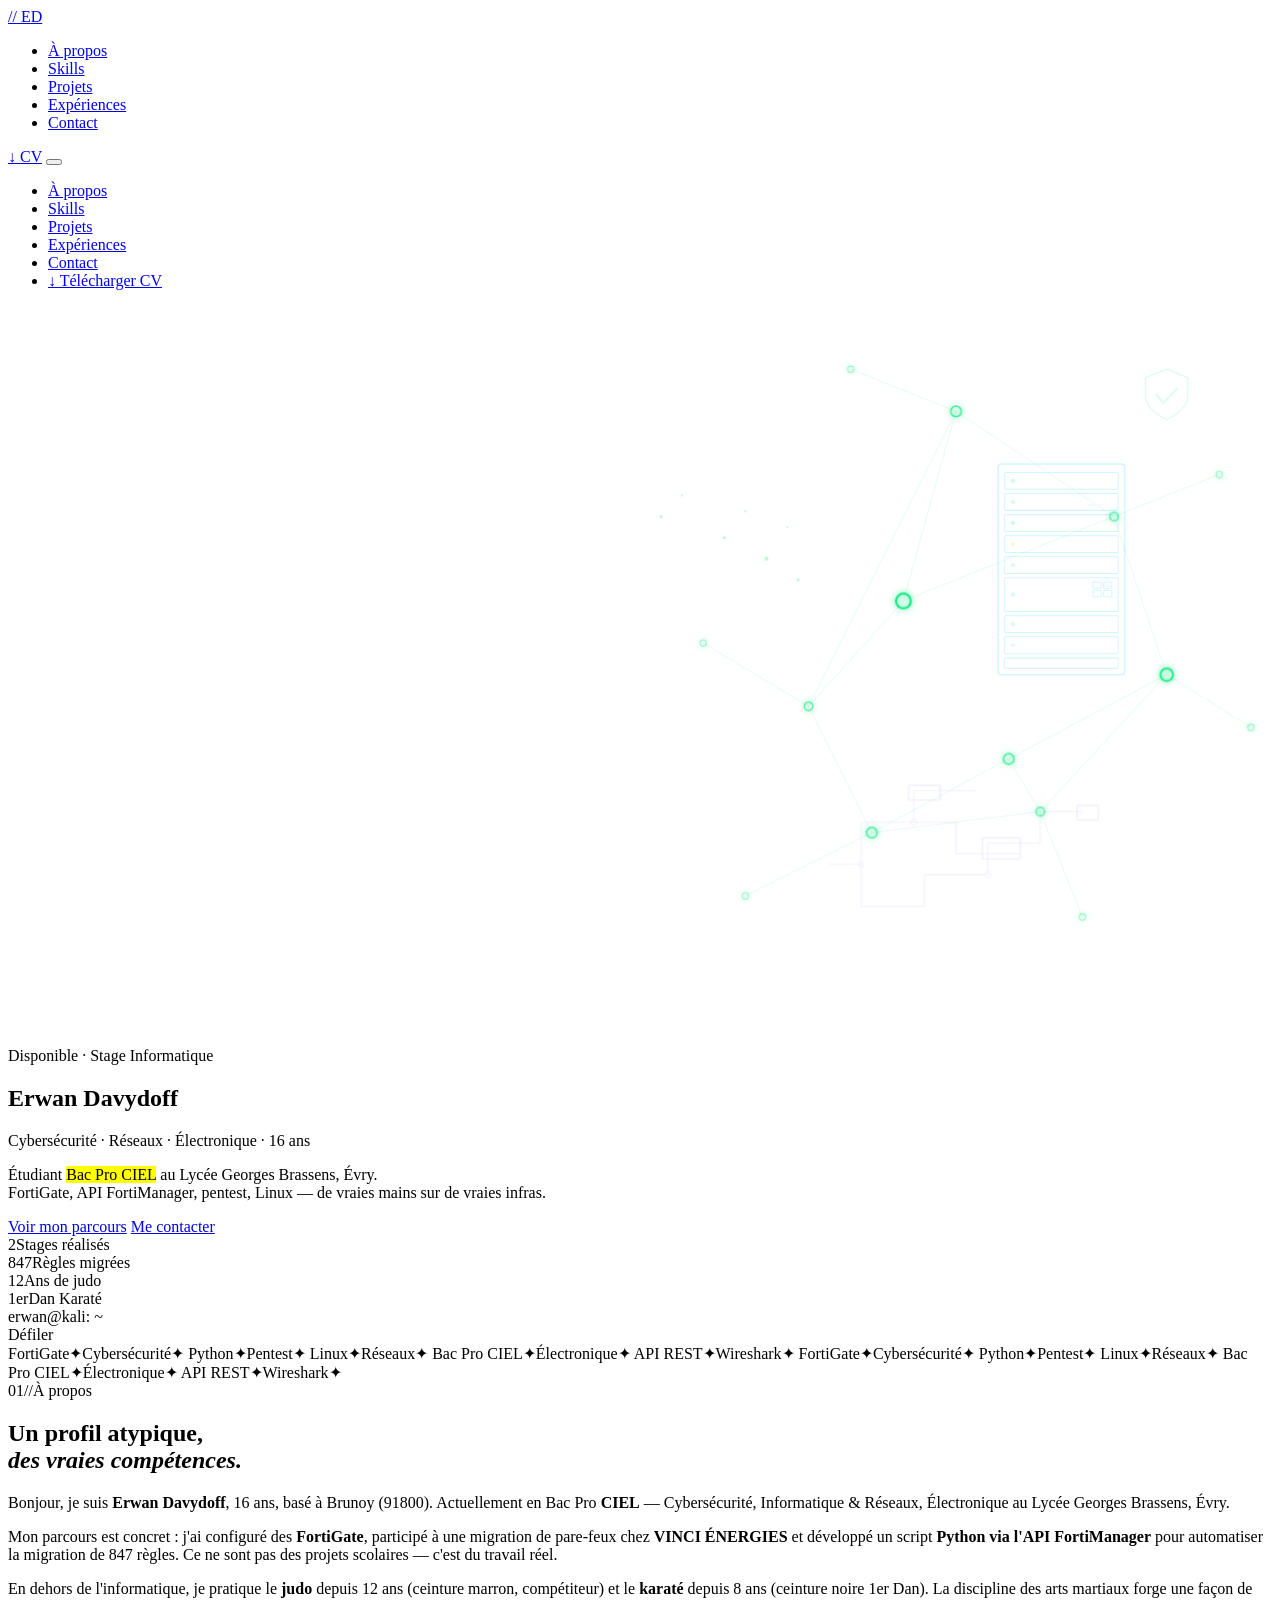
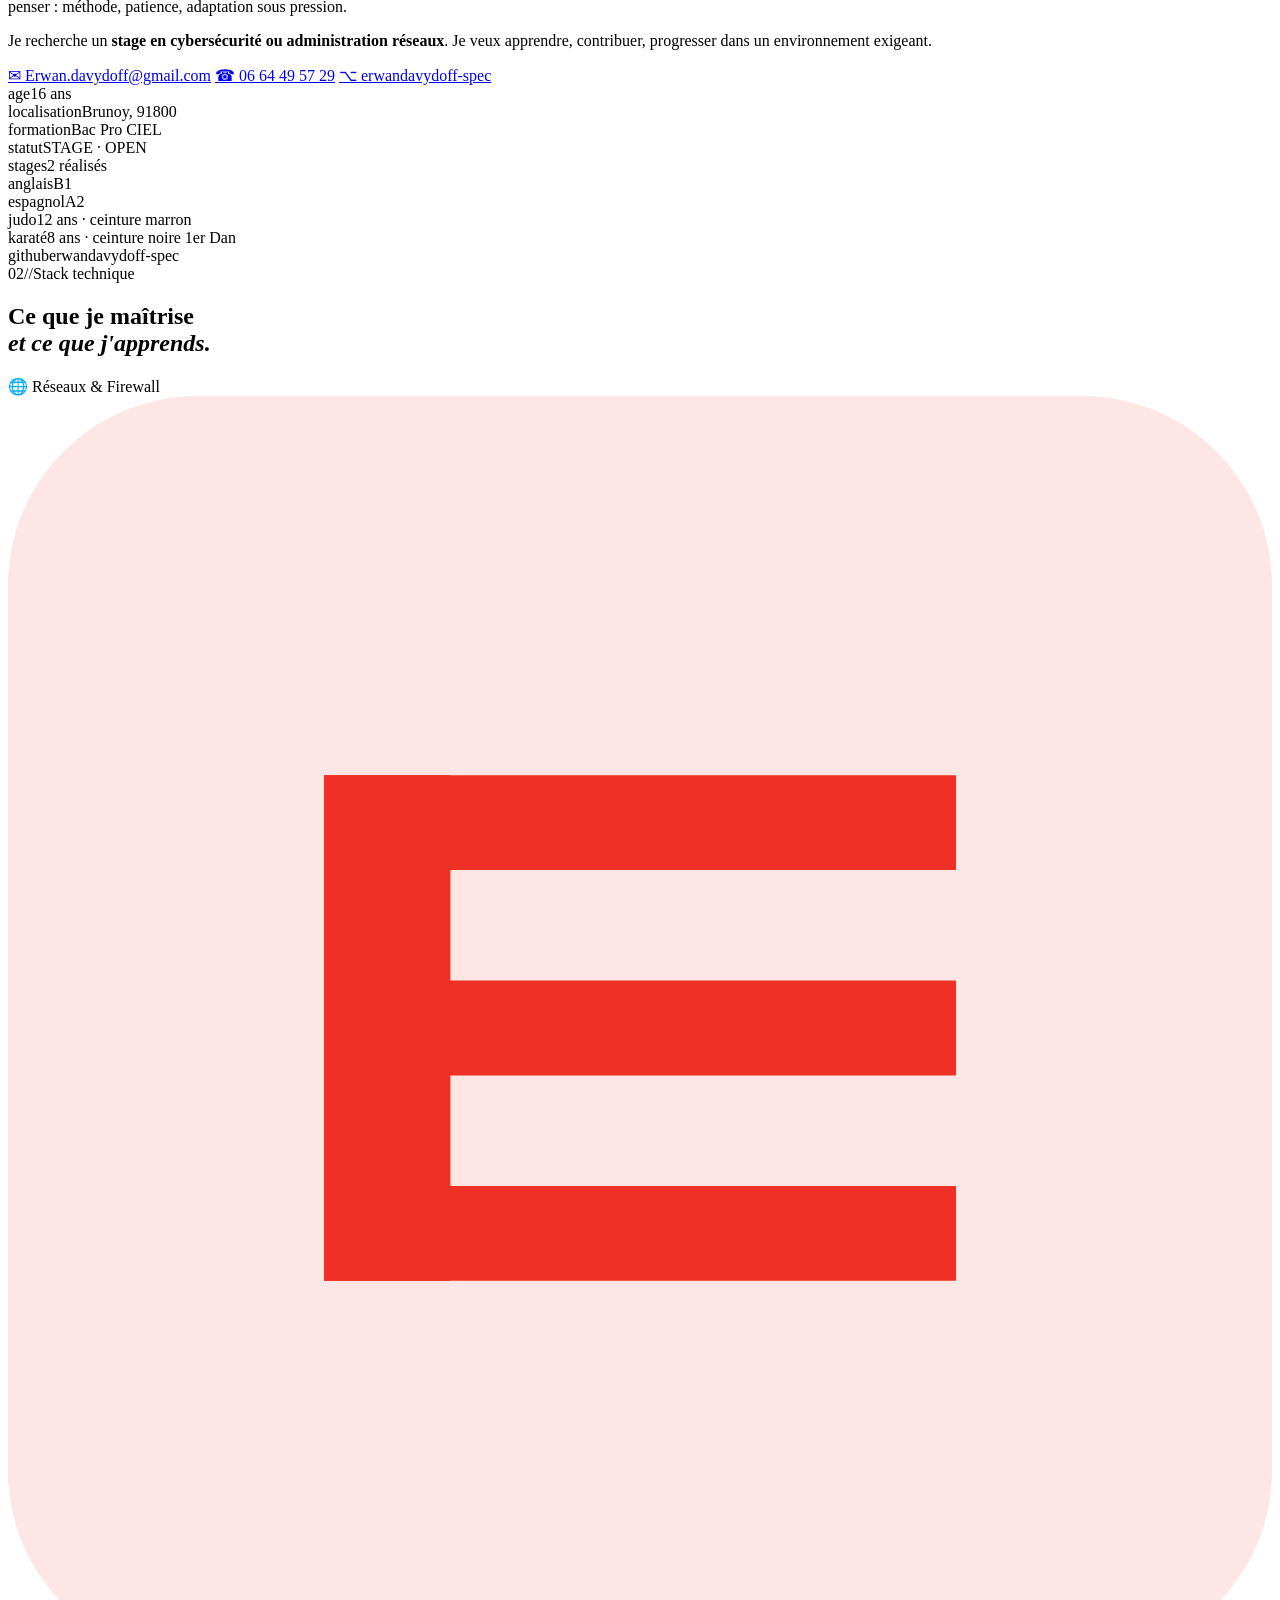
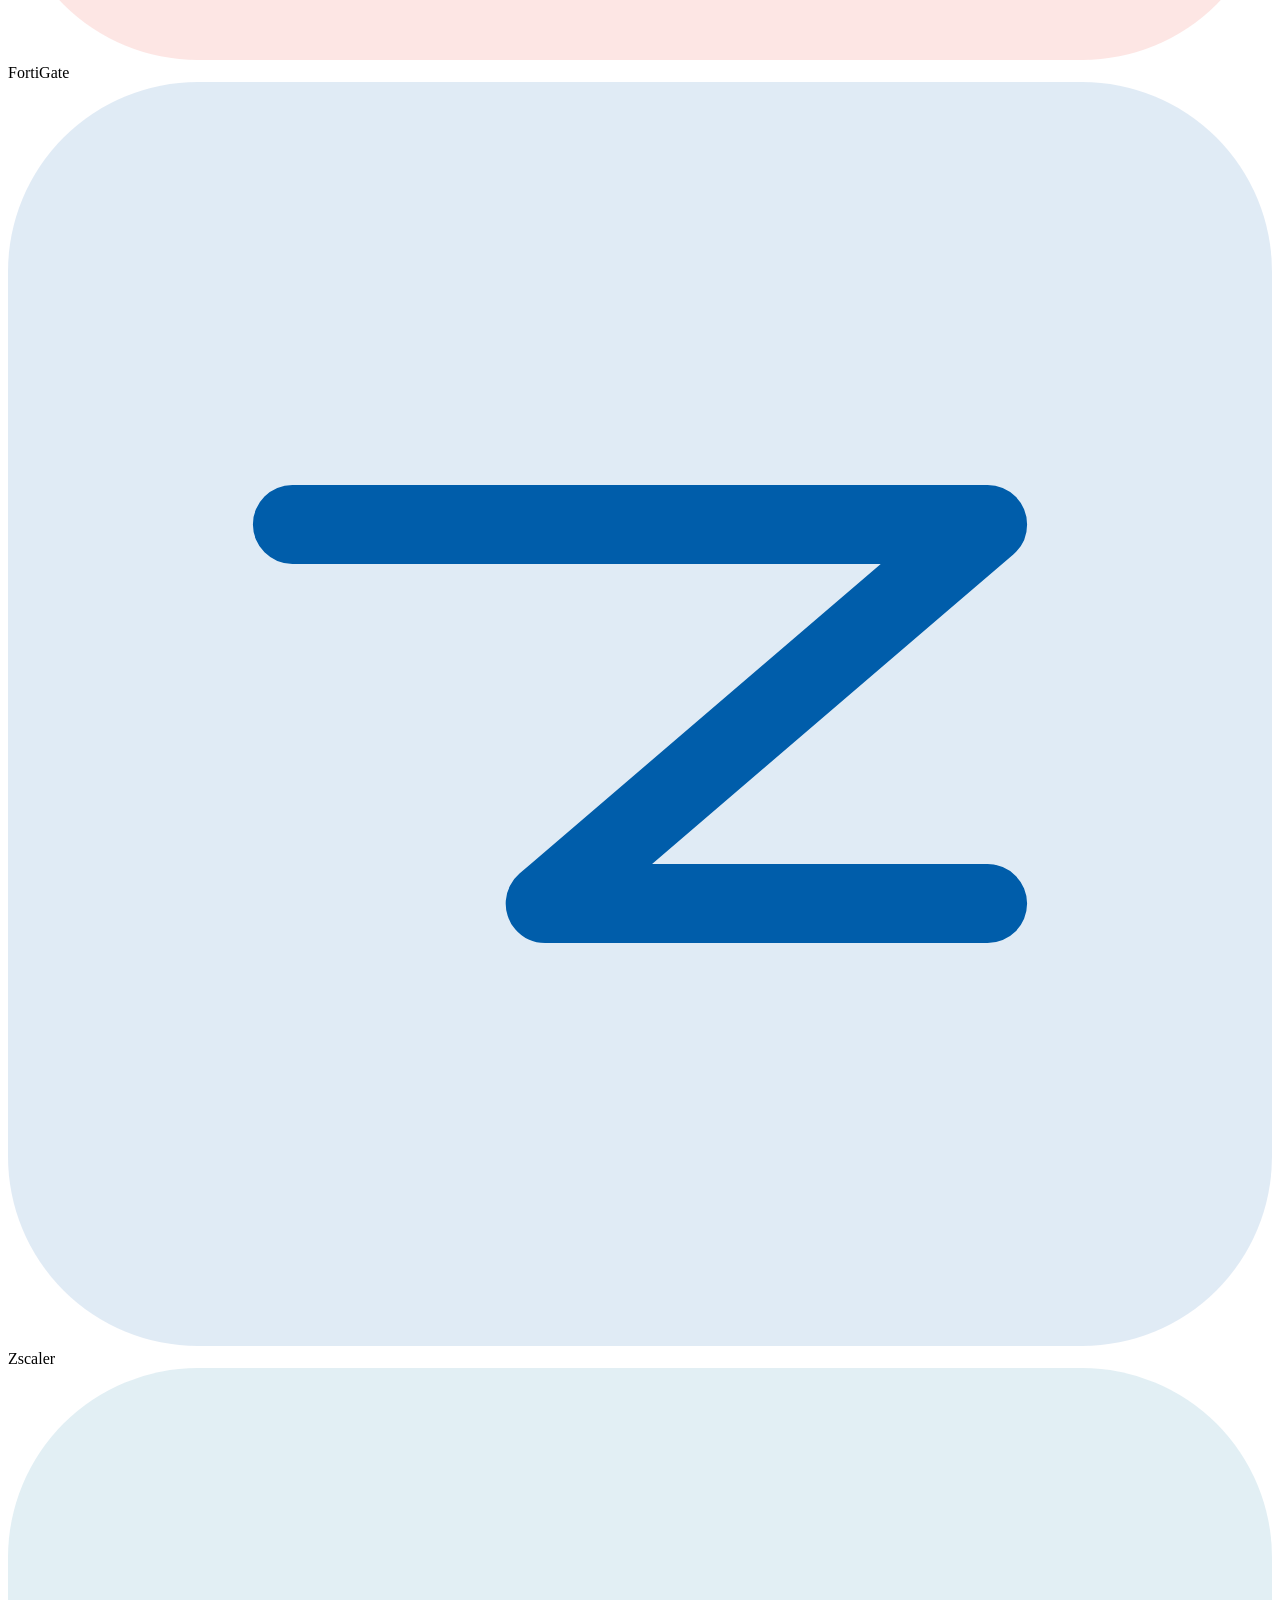
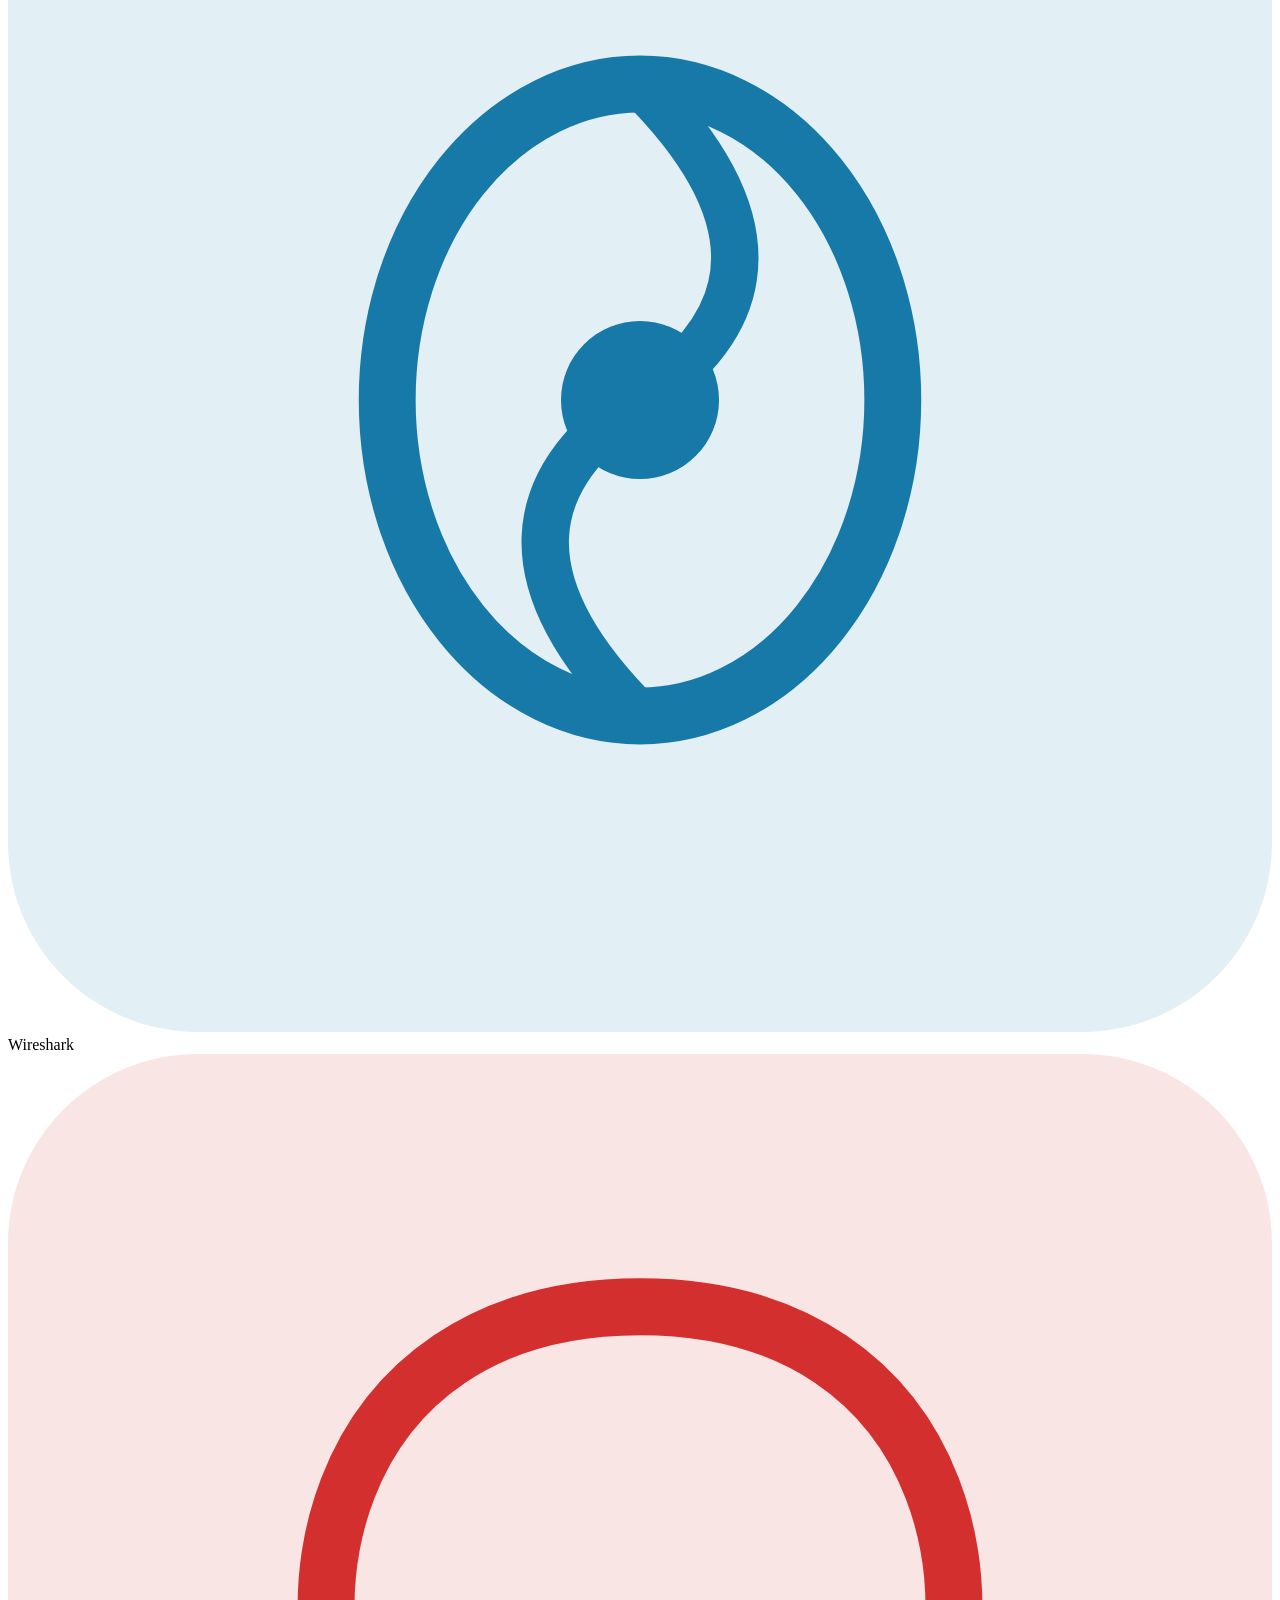
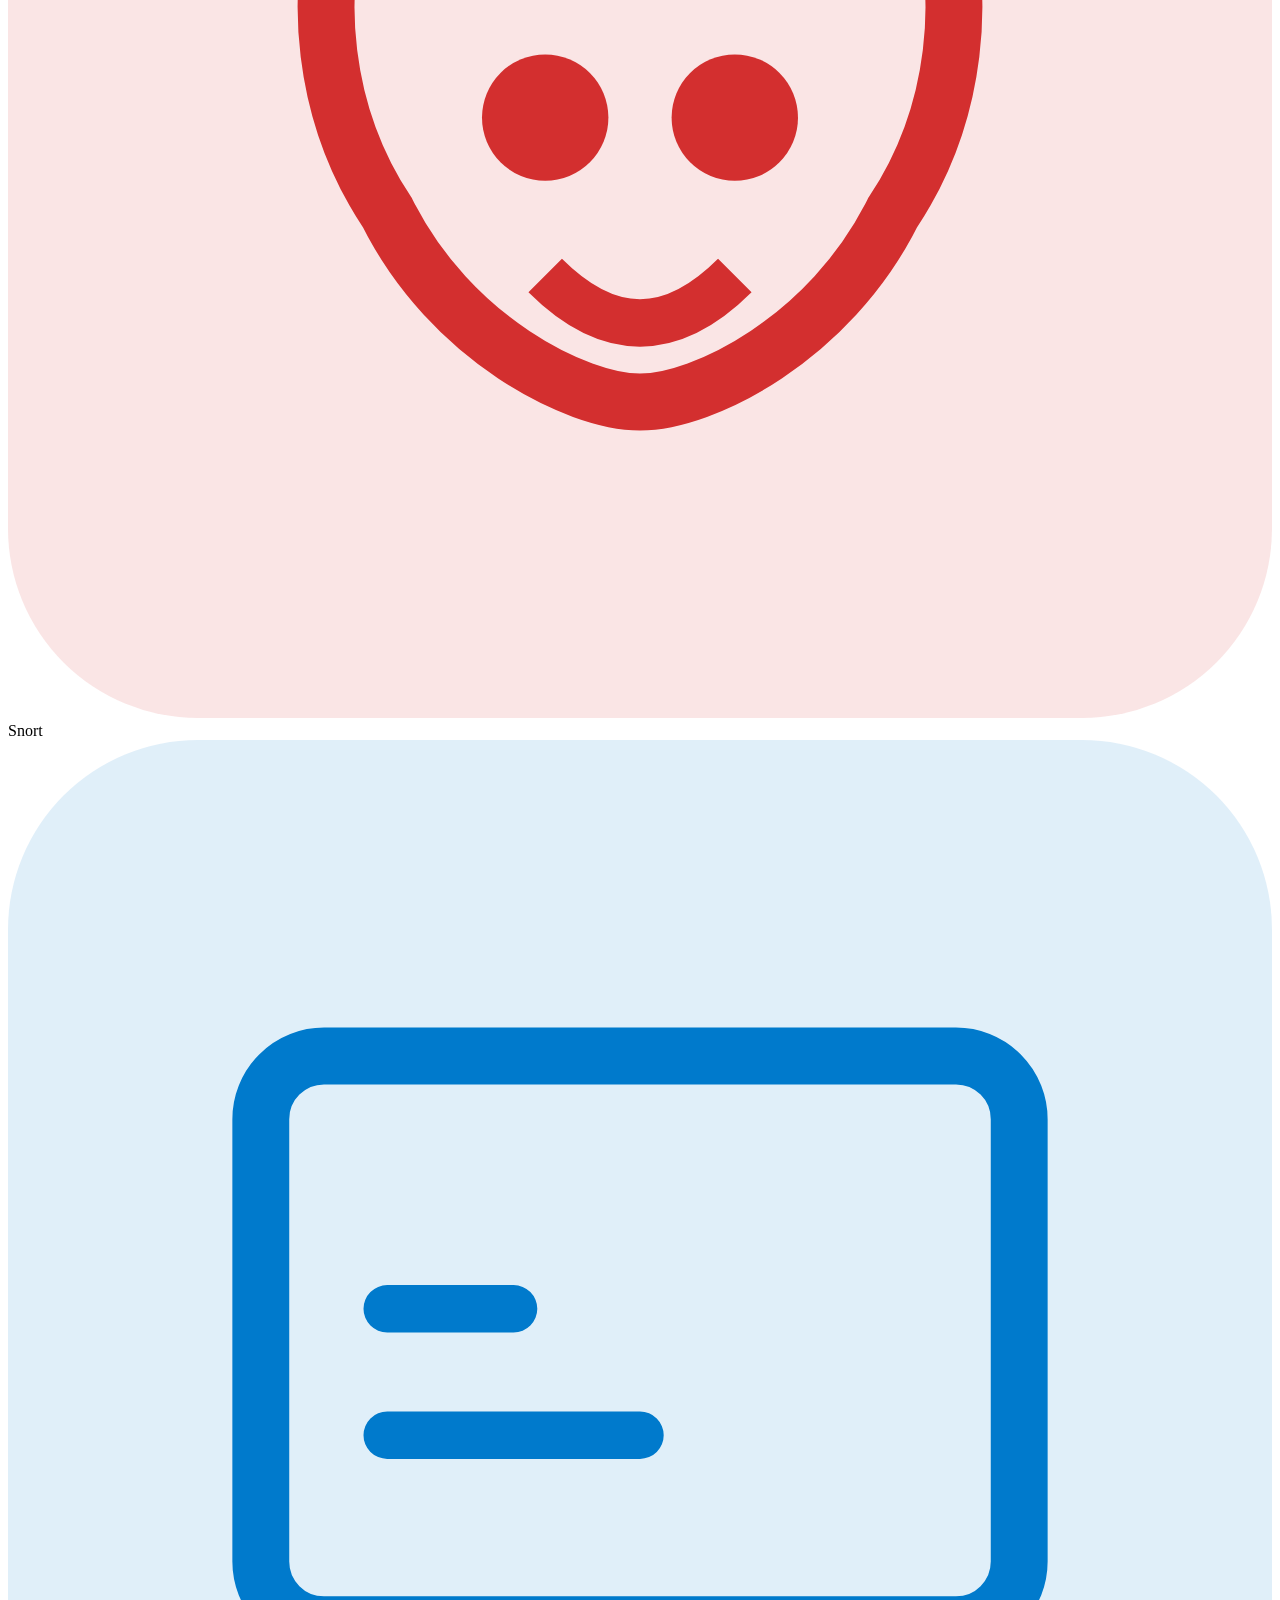
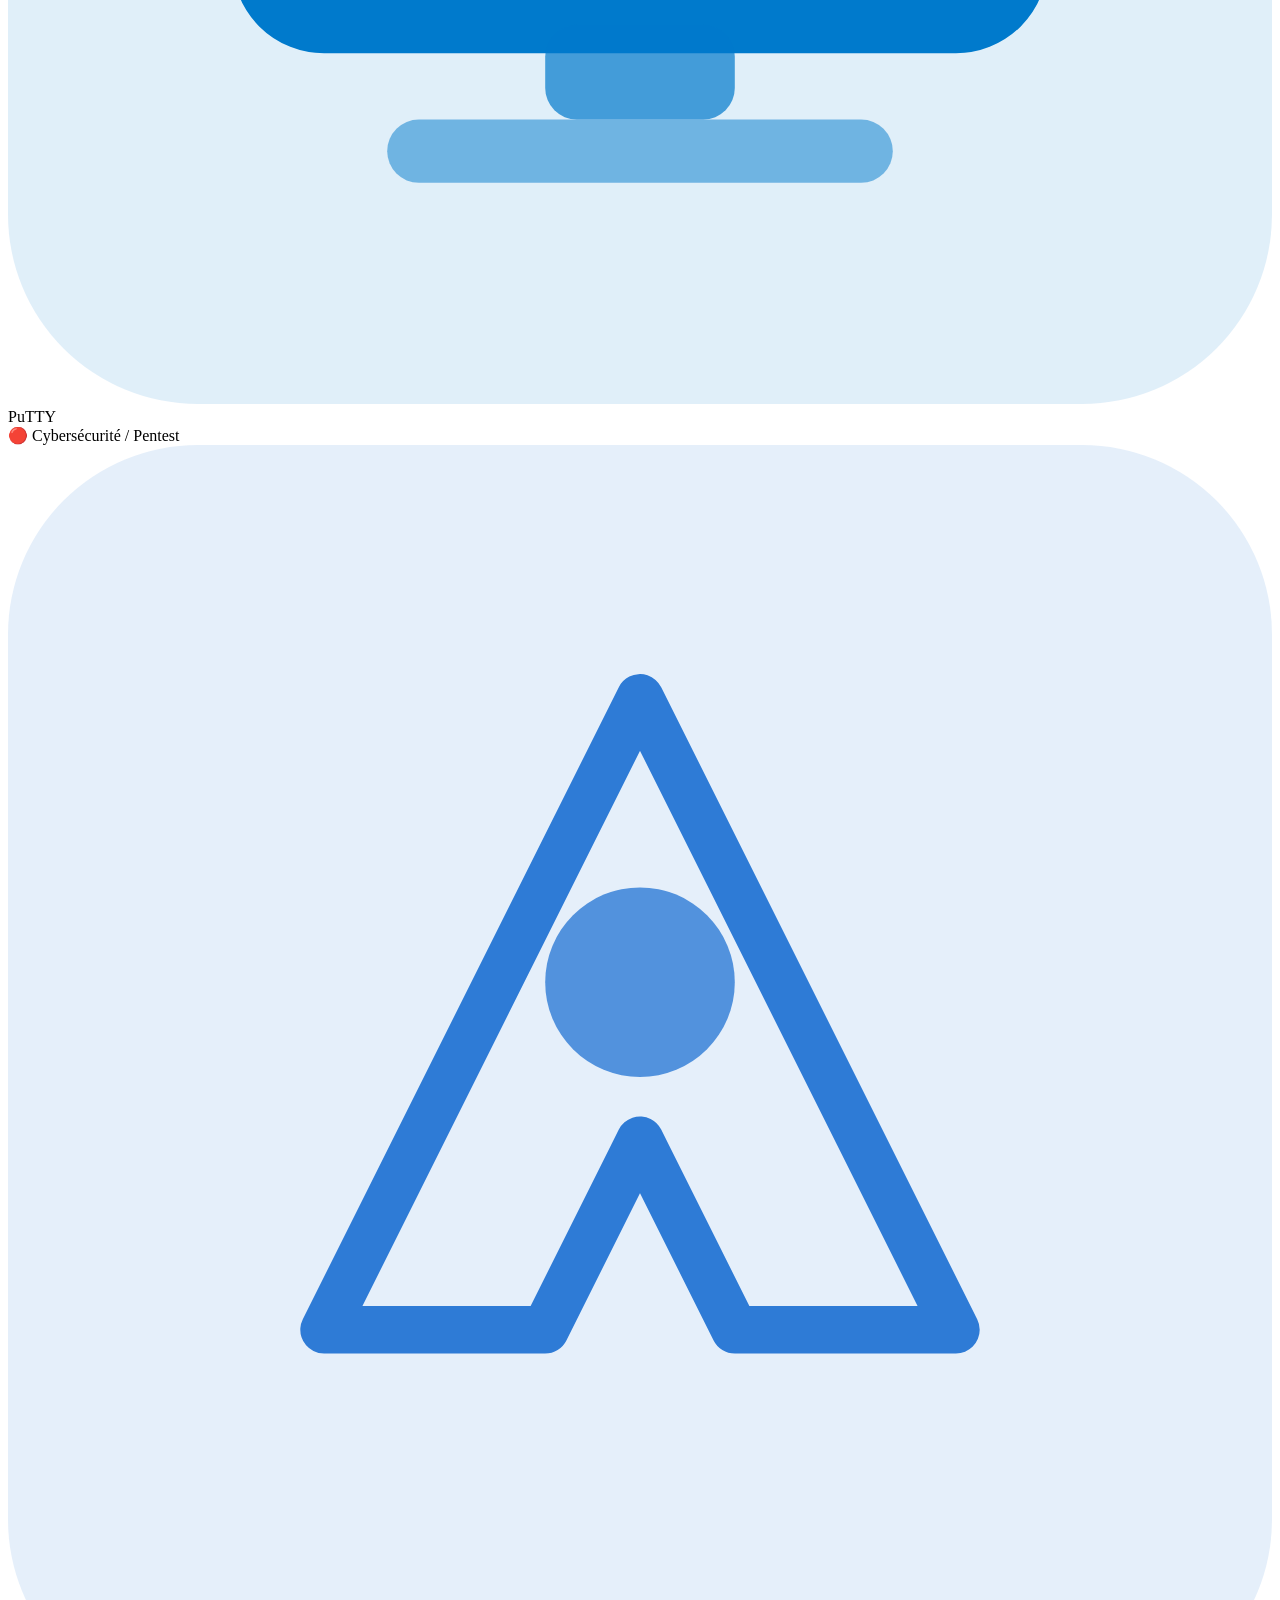
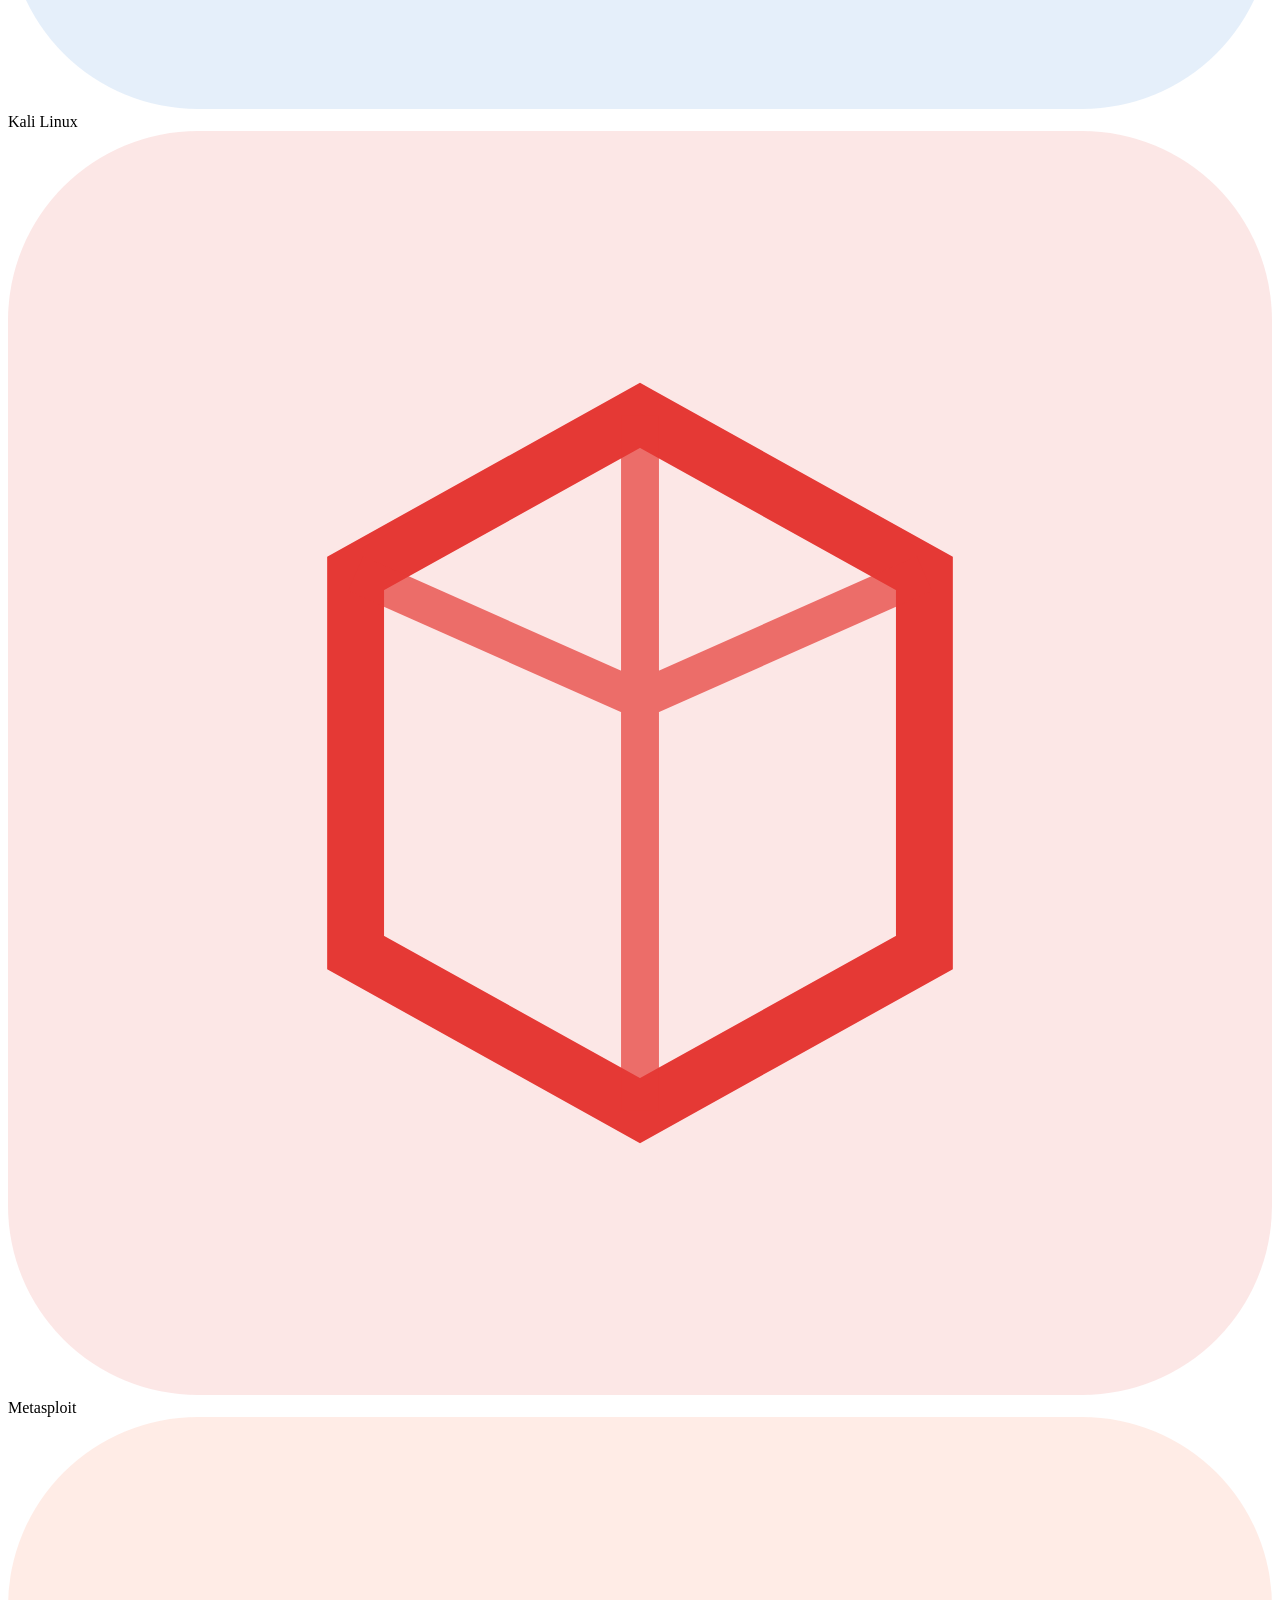
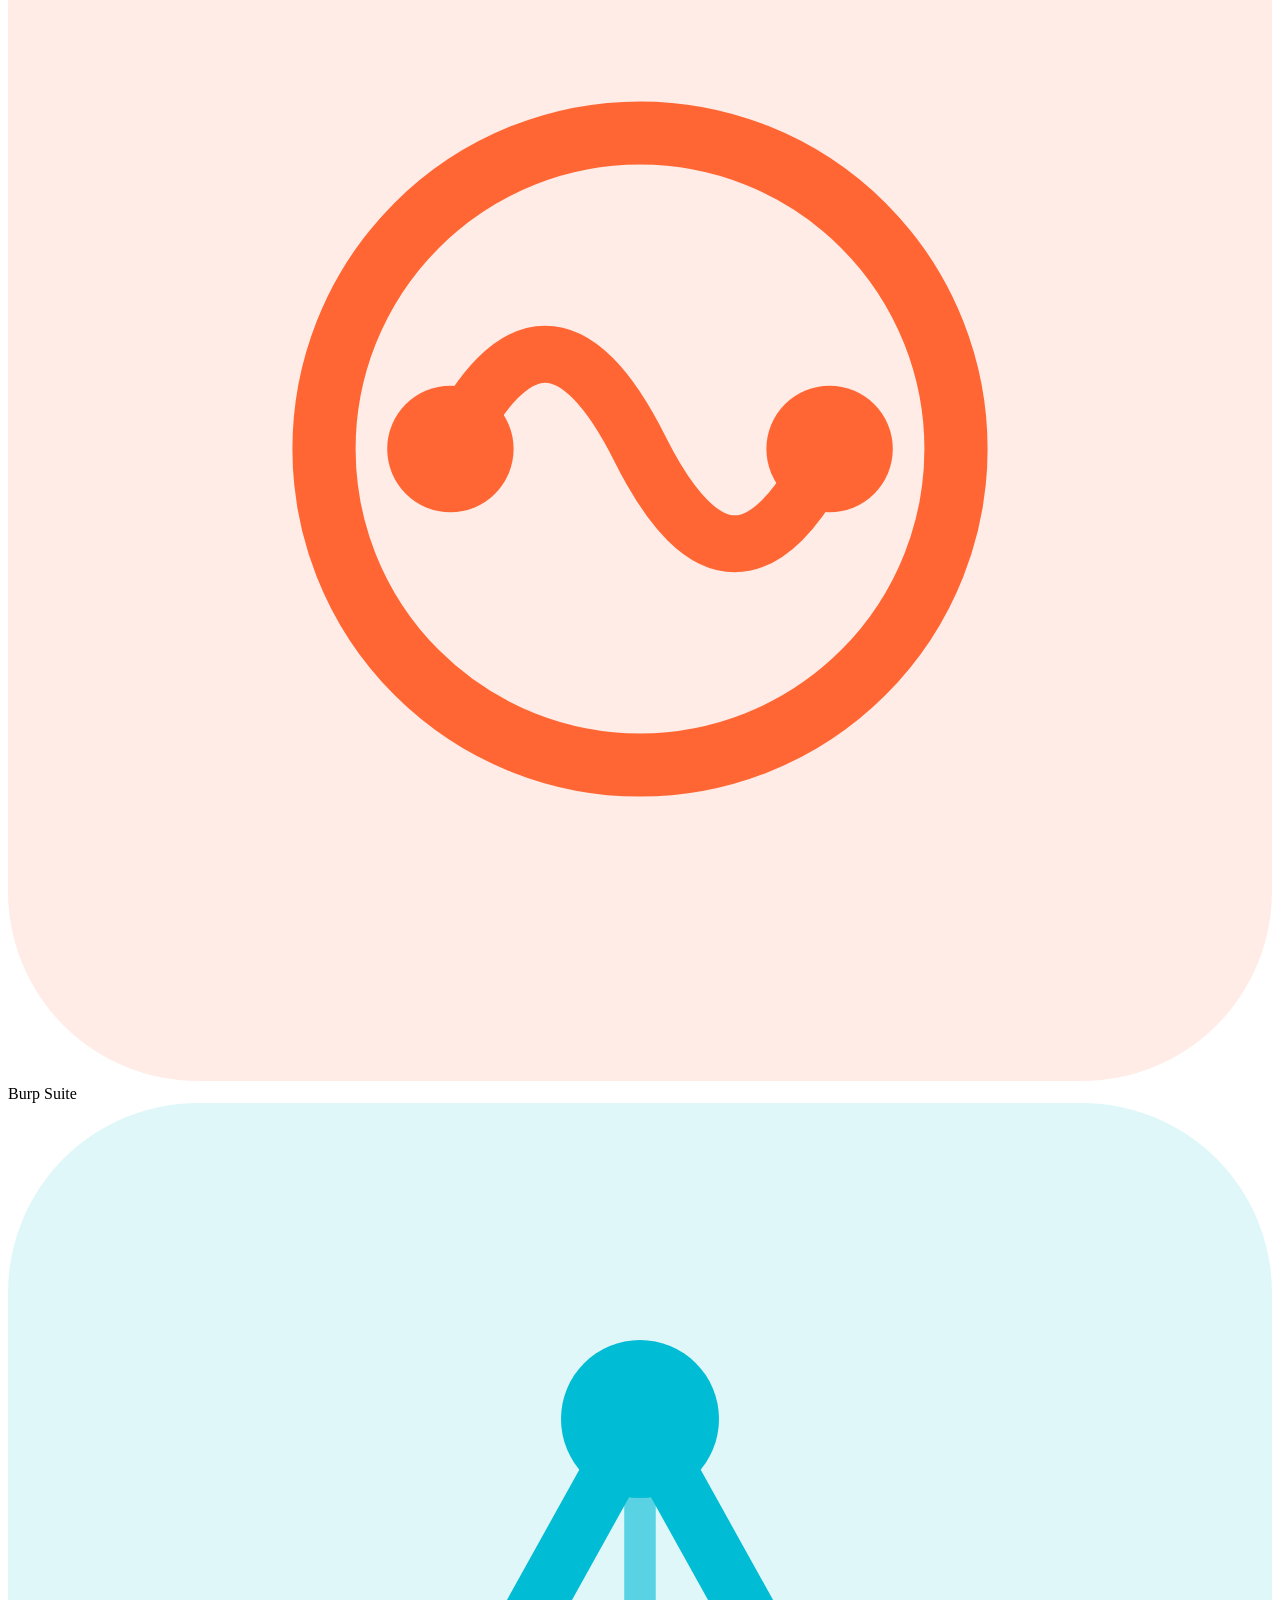
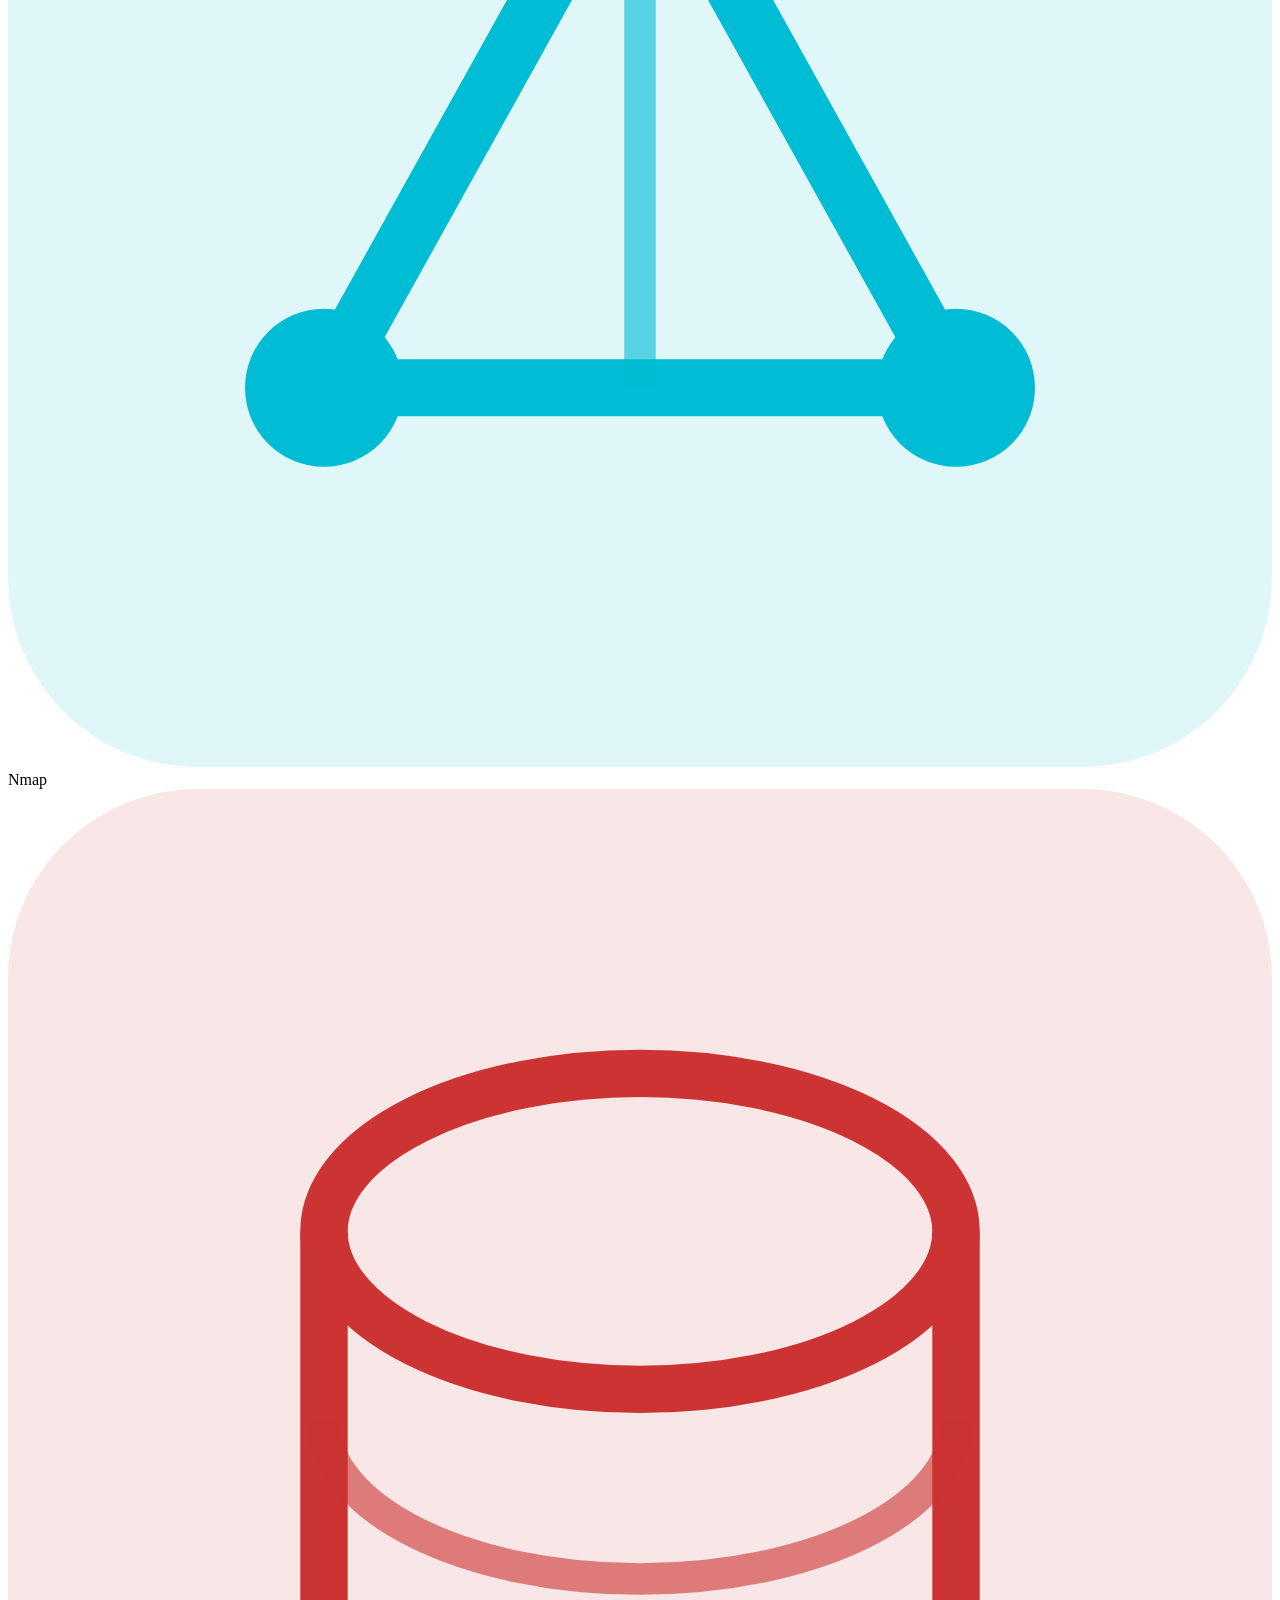
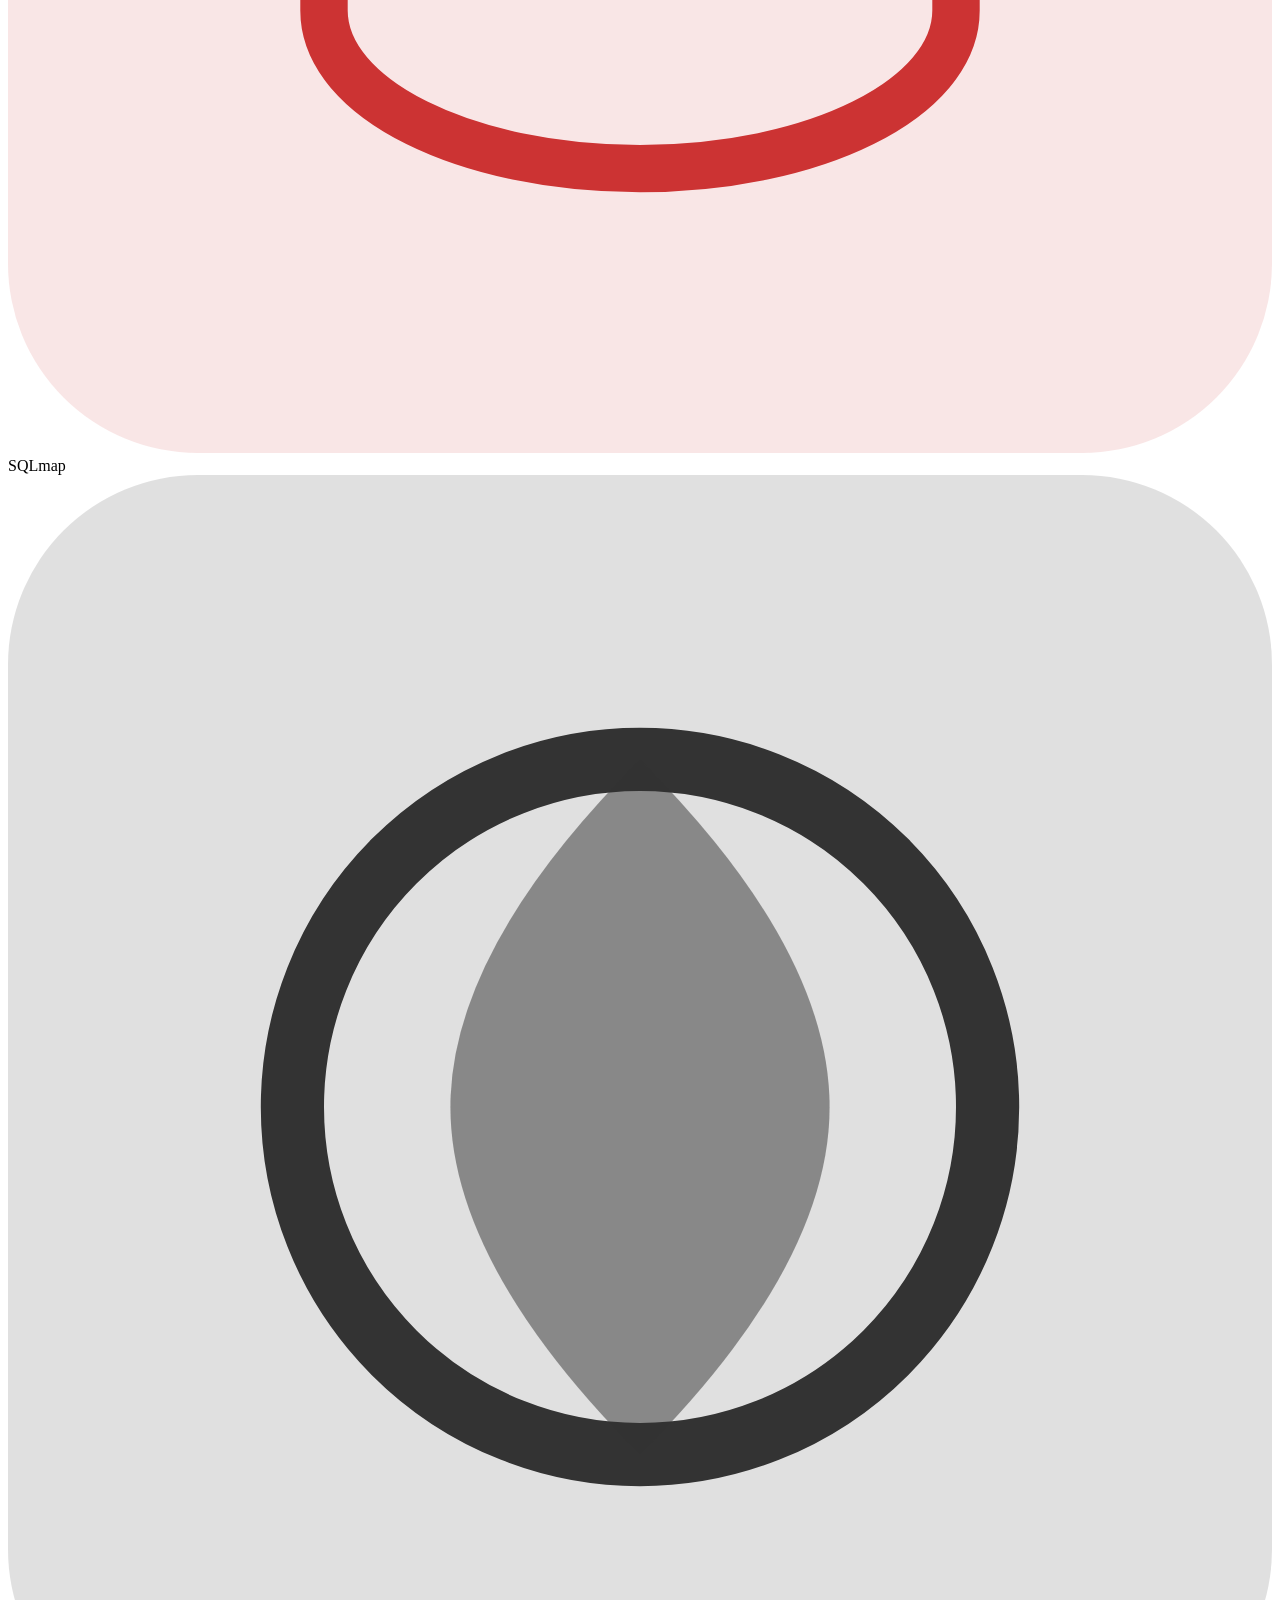
==== index(2).html @ 2ea9dc4f "Initial commit: restructure portfolio site with external CSS/JS" ====
<!DOCTYPE html>
<html lang="fr">
<head>
  <meta charset="UTF-8">
  <meta name="viewport" content="width=device-width, initial-scale=1.0">
  <title>Erwan Davydoff — Cybersécurité & Réseaux</title>
  <meta name="description" content="Erwan Davydoff — Étudiant Bac Pro CIEL, cybersécurité, réseaux, électronique. Brunoy 91.">
  <link rel="preconnect" href="https://fonts.googleapis.com">
  <link rel="preconnect" href="https://fonts.gstatic.com" crossorigin>
  <link href="https://fonts.googleapis.com/css2?family=Syne:wght@400;500;600;700;800&family=JetBrains+Mono:wght@300;400;500&family=Space+Grotesk:wght@300;400;500;600;700&display=swap" rel="stylesheet">
  <link rel="stylesheet" href="assets/style.css">
</head>
<body>

<div id="cursor"></div>
<div id="cursor-blur"></div>
<div class="noise"></div>

<!-- ══ NAV ══ -->
<nav id="nav">
  <a href="#hero" class="nav-brand"><span class="brand-slash">//</span> ED</a>
  <ul class="nav-menu">
    <li><a href="#about">À propos</a></li>
    <li><a href="#skills">Skills</a></li>
    <li><a href="#projects">Projets</a></li>
    <li><a href="#experience">Expériences</a></li>
    <li><a href="#contact">Contact</a></li>
  </ul>
  <a href="CV_Professionnel_Simple_Beige_et_Noir-2.pdf" download class="nav-cta">↓ CV</a>
  <button class="nav-toggle" id="nav-toggle" aria-label="Menu"><span></span><span></span></button>
</nav>

<div class="mobile-menu" id="mobile-menu">
  <ul>
    <li><a href="#about" onclick="closeMobile()">À propos</a></li>
    <li><a href="#skills" onclick="closeMobile()">Skills</a></li>
    <li><a href="#projects" onclick="closeMobile()">Projets</a></li>
    <li><a href="#experience" onclick="closeMobile()">Expériences</a></li>
    <li><a href="#contact" onclick="closeMobile()">Contact</a></li>
    <li><a href="CV_Professionnel_Simple_Beige_et_Noir-2.pdf" download>↓ Télécharger CV</a></li>
  </ul>
</div>

<!-- ══════════════════════ HERO ══════════════════════ -->
<section id="hero">

  <!-- SVG RÉSEAU / SERVEUR DE FOND -->
  <svg class="hero-bg-svg" viewBox="0 0 1200 700" xmlns="http://www.w3.org/2000/svg" aria-hidden="true">
    <defs>
      <filter id="glow">
        <feGaussianBlur stdDeviation="3" result="blur"/>
        <feMerge><feMergeNode in="blur"/><feMergeNode in="SourceGraphic"/></feMerge>
      </filter>
    </defs>

    <!-- Lignes de connexion réseau -->
    <g stroke="#00e87a" stroke-width="0.5" opacity="0.18" class="net-lines">
      <!-- tronc principal -->
      <line x1="900" y1="100" x2="1050" y2="200"/>
      <line x1="1050" y1="200" x2="1100" y2="350"/>
      <line x1="1100" y1="350" x2="980" y2="480"/>
      <line x1="980" y1="480" x2="820" y2="500"/>
      <line x1="820" y1="500" x2="760" y2="380"/>
      <line x1="760" y1="380" x2="900" y2="100"/>
      <!-- branches -->
      <line x1="900" y1="100" x2="800" y2="60"/>
      <line x1="1050" y1="200" x2="1150" y2="160"/>
      <line x1="1100" y1="350" x2="1180" y2="400"/>
      <line x1="980" y1="480" x2="1020" y2="580"/>
      <line x1="820" y1="500" x2="700" y2="560"/>
      <line x1="760" y1="380" x2="660" y2="320"/>
      <!-- lignes secondaires -->
      <line x1="850" y1="280" x2="760" y2="380"/>
      <line x1="850" y1="280" x2="900" y2="100"/>
      <line x1="850" y1="280" x2="1050" y2="200"/>
      <line x1="950" y1="430" x2="980" y2="480"/>
      <line x1="950" y1="430" x2="820" y2="500"/>
      <line x1="950" y1="430" x2="1100" y2="350"/>
    </g>

    <!-- Noeuds réseau (cercles) -->
    <g fill="none" stroke="#00e87a" filter="url(#glow)">
      <circle cx="900" cy="100" r="5" stroke-width="1.5" opacity="0.7" class="node-pulse"/>
      <circle cx="1050" cy="200" r="4" stroke-width="1.5" opacity="0.6"/>
      <circle cx="1100" cy="350" r="6" stroke-width="2" opacity="0.8" class="node-pulse"/>
      <circle cx="980" cy="480" r="4" stroke-width="1.5" opacity="0.6"/>
      <circle cx="820" cy="500" r="5" stroke-width="1.5" opacity="0.7"/>
      <circle cx="760" cy="380" r="4" stroke-width="1.5" opacity="0.6"/>
      <circle cx="850" cy="280" r="7" stroke-width="2" opacity="0.9" class="node-pulse"/>
      <circle cx="950" cy="430" r="5" stroke-width="1.5" opacity="0.7"/>
      <!-- noeuds extrêmes -->
      <circle cx="800" cy="60" r="3" stroke-width="1" opacity="0.4"/>
      <circle cx="1150" cy="160" r="3" stroke-width="1" opacity="0.4"/>
      <circle cx="1180" cy="400" r="3" stroke-width="1" opacity="0.4"/>
      <circle cx="1020" cy="580" r="3" stroke-width="1" opacity="0.4"/>
      <circle cx="700" cy="560" r="3" stroke-width="1" opacity="0.4"/>
      <circle cx="660" cy="320" r="3" stroke-width="1" opacity="0.4"/>
    </g>

    <!-- SERVER RACK (droite) -->
    <g transform="translate(940, 150)" opacity="0.22" fill="none" stroke="#38d2ff" stroke-width="1">
      <!-- châssis -->
      <rect x="0" y="0" width="120" height="200" rx="3" stroke-width="1.5"/>
      <!-- unités rack -->
      <rect x="6" y="8" width="108" height="16" rx="1"/>
      <rect x="6" y="28" width="108" height="16" rx="1"/>
      <rect x="6" y="48" width="108" height="16" rx="1"/>
      <rect x="6" y="68" width="108" height="16" rx="1"/>
      <rect x="6" y="88" width="108" height="16" rx="1"/>
      <rect x="6" y="108" width="108" height="32" rx="1"/><!-- serveur 2U -->
      <rect x="6" y="144" width="108" height="16" rx="1"/>
      <rect x="6" y="164" width="108" height="16" rx="1"/>
      <rect x="6" y="184" width="108" height="10" rx="1"/>
      <!-- LEDs sur chaque unité -->
      <circle cx="14" cy="16" r="2" fill="#00e87a" stroke="none" opacity="0.9"/>
      <circle cx="14" cy="36" r="2" fill="#00e87a" stroke="none" opacity="0.7"/>
      <circle cx="14" cy="56" r="2" fill="#00e87a" stroke="none" opacity="0.9"/>
      <circle cx="14" cy="76" r="2" fill="#ffba00" stroke="none" opacity="0.8"/>
      <circle cx="14" cy="96" r="2" fill="#00e87a" stroke="none" opacity="0.6"/>
      <circle cx="14" cy="124" r="2" fill="#38d2ff" stroke="none" opacity="0.9"/>
      <circle cx="14" cy="152" r="2" fill="#00e87a" stroke="none" opacity="0.7"/>
      <circle cx="14" cy="172" r="2" fill="#00e87a" stroke="none" opacity="0.5"/>
      <!-- ports réseau sur serveur 2U -->
      <rect x="90" y="112" width="8" height="6" rx="1"/>
      <rect x="100" y="112" width="8" height="6" rx="1"/>
      <rect x="90" y="120" width="8" height="6" rx="1"/>
      <rect x="100" y="120" width="8" height="6" rx="1"/>
    </g>

    <!-- CIRCUIT / PCB (coin bas droite) -->
    <g transform="translate(780, 450)" opacity="0.14" stroke="#9d6eff" fill="none" stroke-width="0.8">
      <!-- pistes PCB -->
      <polyline points="0,80 30,80 30,40 80,40"/>
      <polyline points="80,40 80,10 140,10"/>
      <polyline points="30,80 30,120 90,120 90,90 150,90"/>
      <polyline points="150,90 150,60 200,60"/>
      <polyline points="200,60 200,30 240,30"/>
      <polyline points="80,40 120,40 120,70 180,70"/>
      <!-- composants (carrés = CI) -->
      <rect x="75" y="5" width="30" height="14" rx="1" stroke-width="1.2"/>
      <rect x="145" y="55" width="36" height="20" rx="1" stroke-width="1.2"/>
      <rect x="235" y="24" width="20" height="14" rx="1" stroke-width="1.2"/>
      <!-- via (cercles traversants) -->
      <circle cx="80" cy="40" r="3"/>
      <circle cx="150" cy="90" r="3"/>
      <circle cx="30" cy="80" r="2.5"/>
    </g>

    <!-- SHIELD sécurité (flottant) -->
    <g transform="translate(1080, 60)" opacity="0.12" fill="none" stroke="#00e87a" stroke-width="1.2">
      <path d="M20,0 L40,8 L40,26 Q40,38 20,48 Q0,38 0,26 L0,8 Z"/>
      <path d="M10,24 L17,32 L30,18" stroke-width="2"/>
    </g>

    <!-- Points data flottants -->
    <g fill="#00e87a" opacity="0.25">
      <circle cx="620" cy="200" r="1.5"/>
      <circle cx="640" cy="180" r="1"/>
      <circle cx="680" cy="220" r="1.5"/>
      <circle cx="700" cy="195" r="1"/>
      <circle cx="720" cy="240" r="2"/>
      <circle cx="740" cy="210" r="1"/>
      <circle cx="750" cy="260" r="1.5"/>
    </g>
  </svg>

  <div class="hero-container">
    <div class="hero-eyebrow">
      <span class="eyebrow-dot"></span>
      <span>Disponible · Stage Informatique</span>
      <span class="eyebrow-dot"></span>
    </div>

    <h1 class="hero-name">
      <span class="name-line">Erwan</span>
      <span class="name-line outline">Davydoff</span>
    </h1>

    <div class="hero-descriptor">
      <span class="desc-item">Cybersécurité</span>
      <span class="desc-sep">·</span>
      <span class="desc-item">Réseaux</span>
      <span class="desc-sep">·</span>
      <span class="desc-item">Électronique</span>
      <span class="desc-sep">·</span>
      <span class="desc-item accent">16 ans</span>
    </div>

    <p class="hero-lead">
      Étudiant <mark>Bac Pro CIEL</mark> au Lycée Georges Brassens, Évry.<br>
      FortiGate, API FortiManager, pentest, Linux &mdash; de vraies mains sur de vraies infras.
    </p>

    <div class="hero-actions">
      <a href="#experience" class="btn btn-fill">Voir mon parcours</a>
      <a href="#contact" class="btn btn-line">Me contacter</a>
    </div>

    <div class="hero-stats">
      <div class="stat"><span class="stat-n">2</span><span class="stat-l">Stages réalisés</span></div>
      <div class="stat-divider"></div>
      <div class="stat"><span class="stat-n">847</span><span class="stat-l">Règles migrées</span></div>
      <div class="stat-divider"></div>
      <div class="stat"><span class="stat-n">12</span><span class="stat-l">Ans de judo</span></div>
      <div class="stat-divider"></div>
      <div class="stat"><span class="stat-n">1er</span><span class="stat-l">Dan Karaté</span></div>
    </div>
  </div>

  <!-- Terminal flottant -->
  <div class="hero-terminal" id="hero-terminal">
    <div class="term-header">
      <div class="term-dots"><span class="dot-r"></span><span class="dot-y"></span><span class="dot-g"></span></div>
      <span class="term-label">erwan@kali: ~</span>
    </div>
    <div class="term-body" id="term-output"></div>
  </div>

  <div class="hero-scroll-hint">
    <span>Défiler</span>
    <div class="scroll-line"></div>
  </div>
</section>

<!-- MARQUEE -->
<div class="marquee-wrap">
  <div class="marquee-inner">
    <span>FortiGate</span><span class="mx">✦</span><span>Cybersécurité</span><span class="mx">✦</span>
    <span>Python</span><span class="mx">✦</span><span>Pentest</span><span class="mx">✦</span>
    <span>Linux</span><span class="mx">✦</span><span>Réseaux</span><span class="mx">✦</span>
    <span>Bac Pro CIEL</span><span class="mx">✦</span><span>Électronique</span><span class="mx">✦</span>
    <span>API REST</span><span class="mx">✦</span><span>Wireshark</span><span class="mx">✦</span>
    <span>FortiGate</span><span class="mx">✦</span><span>Cybersécurité</span><span class="mx">✦</span>
    <span>Python</span><span class="mx">✦</span><span>Pentest</span><span class="mx">✦</span>
    <span>Linux</span><span class="mx">✦</span><span>Réseaux</span><span class="mx">✦</span>
    <span>Bac Pro CIEL</span><span class="mx">✦</span><span>Électronique</span><span class="mx">✦</span>
    <span>API REST</span><span class="mx">✦</span><span>Wireshark</span><span class="mx">✦</span>
  </div>
</div>

<!-- ══════════════════════ ABOUT ══════════════════════ -->
<section id="about" class="section reveal">
  <div class="section-inner">
    <div class="section-label">
      <span class="label-num">01</span><span class="label-slash">//</span><span>À propos</span>
    </div>
    <div class="about-layout">
      <div class="about-left">
        <h2 class="section-title">Un profil atypique,<br><em>des vraies compétences.</em></h2>
        <div class="about-body">
          <p>Bonjour, je suis <strong>Erwan Davydoff</strong>, 16 ans, basé à Brunoy (91800). Actuellement en Bac Pro <strong>CIEL</strong> — Cybersécurité, Informatique & Réseaux, Électronique au Lycée Georges Brassens, Évry.</p>
          <p>Mon parcours est concret : j'ai configuré des <strong>FortiGate</strong>, participé à une migration de pare-feux chez <strong>VINCI ÉNERGIES</strong> et développé un script <strong>Python via l'API FortiManager</strong> pour automatiser la migration de 847 règles. Ce ne sont pas des projets scolaires — c'est du travail réel.</p>
          <p>En dehors de l'informatique, je pratique le <strong>judo</strong> depuis 12 ans (ceinture marron, compétiteur) et le <strong>karaté</strong> depuis 8 ans (ceinture noire 1er Dan). La discipline des arts martiaux forge une façon de penser : méthode, patience, adaptation sous pression.</p>
          <p>Je recherche un <strong>stage en cybersécurité ou administration réseaux</strong>. Je veux apprendre, contribuer, progresser dans un environnement exigeant.</p>
        </div>
        <div class="about-contact-quick">
          <a href="mailto:Erwan.davydoff@gmail.com" class="quick-link">✉ Erwan.davydoff@gmail.com</a>
          <a href="tel:0664495729" class="quick-link">☎ 06 64 49 57 29</a>
          <a href="https://github.com/erwandavydoff-spec" target="_blank" rel="noopener" class="quick-link">⌥ erwandavydoff-spec</a>
        </div>
      </div>
      <div class="about-right">
        <div class="info-table">
          <div class="info-r"><span class="ik">age</span><span class="iv green">16 ans</span></div>
          <div class="info-r"><span class="ik">localisation</span><span class="iv">Brunoy, 91800</span></div>
          <div class="info-r"><span class="ik">formation</span><span class="iv">Bac Pro CIEL</span></div>
          <div class="info-r"><span class="ik">statut</span><span class="iv green">STAGE · OPEN</span></div>
          <div class="info-r"><span class="ik">stages</span><span class="iv blue">2 réalisés</span></div>
          <div class="info-r"><span class="ik">anglais</span><span class="iv">B1</span></div>
          <div class="info-r"><span class="ik">espagnol</span><span class="iv">A2</span></div>
          <div class="info-r"><span class="ik">judo</span><span class="iv">12 ans · ceinture marron</span></div>
          <div class="info-r"><span class="ik">karaté</span><span class="iv amber">8 ans · ceinture noire 1er Dan</span></div>
          <div class="info-r"><span class="ik">github</span><span class="iv blue">erwandavydoff-spec</span></div>
        </div>
      </div>
    </div>
  </div>
</section>

<!-- ══════════════════════ SKILLS ══════════════════════ -->
<section id="skills" class="section reveal">
  <div class="section-inner">
    <div class="section-label">
      <span class="label-num">02</span><span class="label-slash">//</span><span>Stack technique</span>
    </div>
    <h2 class="section-title">Ce que je maîtrise<br><em>et ce que j'apprends.</em></h2>

    <!-- LOGOS GRID -->
    <div class="logos-grid">

      <!-- Catégorie Réseaux & Sécurité -->
      <div class="logo-category">
        <span class="cat-label net-lbl">🌐 Réseaux & Firewall</span>
        <div class="logo-row">

          <!-- Fortinet (FortiGate / FortiManager) -->
          <div class="logo-pill" title="Fortinet / FortiGate">
            <svg class="lico" viewBox="0 0 40 40" fill="none" xmlns="http://www.w3.org/2000/svg">
              <rect width="40" height="40" rx="6" fill="#EE3124" opacity="0.12"/>
              <path d="M10 12h20v3H10zM10 18.5h20v3H10zM10 25h20v3H10z" fill="#EE3124"/>
              <rect x="10" y="12" width="4" height="16" fill="#EE3124"/>
            </svg>
            <span>FortiGate</span>
          </div>

          <!-- Zscaler -->
          <div class="logo-pill" title="Zscaler">
            <svg class="lico" viewBox="0 0 40 40" fill="none" xmlns="http://www.w3.org/2000/svg">
              <rect width="40" height="40" rx="6" fill="#005DAA" opacity="0.12"/>
              <path d="M9 14h22l-14 12h14" stroke="#005DAA" stroke-width="2.5" stroke-linecap="round" stroke-linejoin="round" fill="none"/>
            </svg>
            <span>Zscaler</span>
          </div>

          <!-- Wireshark -->
          <div class="logo-pill" title="Wireshark">
            <svg class="lico" viewBox="0 0 40 40" fill="none" xmlns="http://www.w3.org/2000/svg">
              <rect width="40" height="40" rx="6" fill="#1679A7" opacity="0.12"/>
              <ellipse cx="20" cy="20" rx="8" ry="10" stroke="#1679A7" stroke-width="1.8"/>
              <path d="M20 10 Q26 16 20 20 Q14 24 20 30" stroke="#1679A7" stroke-width="1.5" fill="none"/>
              <circle cx="20" cy="20" r="2.5" fill="#1679A7"/>
            </svg>
            <span>Wireshark</span>
          </div>

          <!-- Snort -->
          <div class="logo-pill" title="Snort IDS">
            <svg class="lico" viewBox="0 0 40 40" fill="none" xmlns="http://www.w3.org/2000/svg">
              <rect width="40" height="40" rx="6" fill="#D32F2F" opacity="0.12"/>
              <path d="M20 8 C10 8 8 18 12 24 C14 28 18 30 20 30 C22 30 26 28 28 24 C32 18 30 8 20 8Z" stroke="#D32F2F" stroke-width="1.8" fill="none"/>
              <circle cx="17" cy="21" r="2" fill="#D32F2F"/>
              <circle cx="23" cy="21" r="2" fill="#D32F2F"/>
              <path d="M17 26 Q20 29 23 26" stroke="#D32F2F" stroke-width="1.5" fill="none"/>
            </svg>
            <span>Snort</span>
          </div>

          <!-- PuTTY -->
          <div class="logo-pill" title="PuTTY">
            <svg class="lico" viewBox="0 0 40 40" fill="none" xmlns="http://www.w3.org/2000/svg">
              <rect width="40" height="40" rx="6" fill="#007ACC" opacity="0.12"/>
              <rect x="8" y="10" width="24" height="18" rx="2" stroke="#007ACC" stroke-width="1.8"/>
              <path d="M12 18h4M12 22h8" stroke="#007ACC" stroke-width="1.5" stroke-linecap="round"/>
              <rect x="17" y="28" width="6" height="3" rx="1" fill="#007ACC" opacity="0.7"/>
              <rect x="12" y="31" width="16" height="2" rx="1" fill="#007ACC" opacity="0.5"/>
            </svg>
            <span>PuTTY</span>
          </div>

        </div>
      </div>

      <!-- Catégorie Cybersécurité -->
      <div class="logo-category">
        <span class="cat-label sec-lbl">🔴 Cybersécurité / Pentest</span>
        <div class="logo-row">

          <!-- Kali Linux -->
          <div class="logo-pill" title="Kali Linux">
            <svg class="lico" viewBox="0 0 40 40" fill="none" xmlns="http://www.w3.org/2000/svg">
              <rect width="40" height="40" rx="6" fill="#2E7BD6" opacity="0.12"/>
              <path d="M20 8L10 28h7l3-6 3 6h7z" stroke="#2E7BD6" stroke-width="1.5" fill="none" stroke-linejoin="round"/>
              <circle cx="20" cy="17" r="3" fill="#2E7BD6" opacity="0.8"/>
            </svg>
            <span>Kali Linux</span>
          </div>

          <!-- Metasploit -->
          <div class="logo-pill" title="Metasploit">
            <svg class="lico" viewBox="0 0 40 40" fill="none" xmlns="http://www.w3.org/2000/svg">
              <rect width="40" height="40" rx="6" fill="#E53935" opacity="0.12"/>
              <path d="M20 9l9 5v12l-9 5-9-5V14z" stroke="#E53935" stroke-width="1.8" fill="none"/>
              <path d="M20 9v22M11 14l9 4 9-4" stroke="#E53935" stroke-width="1.2" opacity="0.7"/>
            </svg>
            <span>Metasploit</span>
          </div>

          <!-- Burp Suite -->
          <div class="logo-pill" title="Burp Suite">
            <svg class="lico" viewBox="0 0 40 40" fill="none" xmlns="http://www.w3.org/2000/svg">
              <rect width="40" height="40" rx="6" fill="#FF6633" opacity="0.12"/>
              <circle cx="20" cy="20" r="10" stroke="#FF6633" stroke-width="2"/>
              <path d="M14 20 Q17 14 20 20 Q23 26 26 20" stroke="#FF6633" stroke-width="1.8" fill="none"/>
              <circle cx="14" cy="20" r="2" fill="#FF6633"/>
              <circle cx="26" cy="20" r="2" fill="#FF6633"/>
            </svg>
            <span>Burp Suite</span>
          </div>

          <!-- Nmap -->
          <div class="logo-pill" title="Nmap">
            <svg class="lico" viewBox="0 0 40 40" fill="none" xmlns="http://www.w3.org/2000/svg">
              <rect width="40" height="40" rx="6" fill="#00BCD4" opacity="0.12"/>
              <path d="M20 10 L30 28 H10 Z" stroke="#00BCD4" stroke-width="1.8" fill="none"/>
              <line x1="20" y1="10" x2="20" y2="28" stroke="#00BCD4" stroke-width="1" opacity="0.6"/>
              <circle cx="10" cy="28" r="2.5" fill="#00BCD4"/>
              <circle cx="30" cy="28" r="2.5" fill="#00BCD4"/>
              <circle cx="20" cy="10" r="2.5" fill="#00BCD4"/>
            </svg>
            <span>Nmap</span>
          </div>

          <!-- SQLmap -->
          <div class="logo-pill" title="SQLmap">
            <svg class="lico" viewBox="0 0 40 40" fill="none" xmlns="http://www.w3.org/2000/svg">
              <rect width="40" height="40" rx="6" fill="#CC3333" opacity="0.12"/>
              <ellipse cx="20" cy="14" rx="10" ry="5" stroke="#CC3333" stroke-width="1.5" fill="none"/>
              <path d="M10 14v12c0 2.8 4.5 5 10 5s10-2.2 10-5V14" stroke="#CC3333" stroke-width="1.5" fill="none"/>
              <path d="M10 20c0 2.8 4.5 5 10 5s10-2.2 10-5" stroke="#CC3333" stroke-width="1" opacity="0.6"/>
            </svg>
            <span>SQLmap</span>
          </div>

          <!-- OWASP -->
          <div class="logo-pill" title="OWASP">
            <svg class="lico" viewBox="0 0 40 40" fill="none" xmlns="http://www.w3.org/2000/svg">
              <rect width="40" height="40" rx="6" fill="#000000" opacity="0.12"/>
              <circle cx="20" cy="20" r="11" stroke="#333" stroke-width="2" fill="none"/>
              <path d="M20 9 Q26 15 26 20 Q26 25 20 31 Q14 25 14 20 Q14 15 20 9Z" fill="#333" opacity="0.5"/>
            </svg>
            <span>OWASP</span>
          </div>

        </div>
      </div>

      <!-- Catégorie Systèmes -->
      <div class="logo-category">
        <span class="cat-label sys-lbl">⚙️ Systèmes & Virtualisation</span>
        <div class="logo-row">

          <!-- Linux -->
          <div class="logo-pill" title="Linux">
            <svg class="lico" viewBox="0 0 40 40" fill="none" xmlns="http://www.w3.org/2000/svg">
              <rect width="40" height="40" rx="6" fill="#FCC624" opacity="0.12"/>
              <path d="M20 7 C15 7 13 12 13 17 L13 22 C11 23 10 25 11 27 C12 30 15 31 17 30 L17 29 C15 29 13 28 13 26 L27 26 C27 28 25 29 23 29 L23 30 C25 31 28 30 29 27 C30 25 29 23 27 22 L27 17 C27 12 25 7 20 7Z" stroke="#FCC624" stroke-width="1.2" fill="none"/>
              <circle cx="17" cy="17" r="2" fill="#FCC624"/>
              <circle cx="23" cy="17" r="2" fill="#FCC624"/>
              <path d="M17 21 Q20 23.5 23 21" stroke="#FCC624" stroke-width="1.2" fill="none"/>
              <path d="M15 29 L13 33 M25 29 L27 33" stroke="#FCC624" stroke-width="1.5" stroke-linecap="round"/>
            </svg>
            <span>Linux</span>
          </div>

          <!-- VMware -->
          <div class="logo-pill" title="VMware">
            <svg class="lico" viewBox="0 0 40 40" fill="none" xmlns="http://www.w3.org/2000/svg">
              <rect width="40" height="40" rx="6" fill="#607078" opacity="0.12"/>
              <rect x="8" y="12" width="24" height="16" rx="2" stroke="#607078" stroke-width="1.8"/>
              <rect x="12" y="16" width="16" height="8" rx="1" stroke="#607078" stroke-width="1.2"/>
              <line x1="20" y1="16" x2="20" y2="24" stroke="#607078" stroke-width="1" opacity="0.6"/>
              <path d="M16 28 L16 30 M24 28 L24 30" stroke="#607078" stroke-width="1.5" stroke-linecap="round"/>
              <line x1="13" y1="30" x2="27" y2="30" stroke="#607078" stroke-width="1.5" stroke-linecap="round"/>
            </svg>
            <span>VMware</span>
          </div>

          <!-- VirtualBox -->
          <div class="logo-pill" title="VirtualBox">
            <svg class="lico" viewBox="0 0 40 40" fill="none" xmlns="http://www.w3.org/2000/svg">
              <rect width="40" height="40" rx="6" fill="#183A61" opacity="0.12"/>
              <path d="M20 10 L32 16 L32 28 L20 34 L8 28 L8 16 Z" stroke="#183A61" stroke-width="1.8" fill="none"/>
              <path d="M20 10 L20 34 M8 16 L32 28 M32 16 L8 28" stroke="#183A61" stroke-width="1" opacity="0.5"/>
            </svg>
            <span>VirtualBox</span>
          </div>

          <!-- Proxmox -->
          <div class="logo-pill" title="Proxmox">
            <svg class="lico" viewBox="0 0 40 40" fill="none" xmlns="http://www.w3.org/2000/svg">
              <rect width="40" height="40" rx="6" fill="#E57000" opacity="0.12"/>
              <path d="M10 20 L20 10 L30 20 L20 30Z" stroke="#E57000" stroke-width="2" fill="none"/>
              <circle cx="20" cy="20" r="4" fill="#E57000" opacity="0.6"/>
            </svg>
            <span>Proxmox</span>
          </div>

          <!-- PowerShell -->
          <div class="logo-pill" title="PowerShell">
            <svg class="lico" viewBox="0 0 40 40" fill="none" xmlns="http://www.w3.org/2000/svg">
              <rect width="40" height="40" rx="6" fill="#012456" opacity="0.18"/>
              <path d="M10 22 L22 12" stroke="#2671BE" stroke-width="2" stroke-linecap="round"/>
              <path d="M10 28 L22 18" stroke="#2671BE" stroke-width="2" stroke-linecap="round" opacity="0.6"/>
              <path d="M24 26 L30 26" stroke="#2671BE" stroke-width="2" stroke-linecap="round"/>
            </svg>
            <span>PowerShell</span>
          </div>

          <!-- Cortex XDR -->
          <div class="logo-pill" title="Cortex XDR (Palo Alto)">
            <svg class="lico" viewBox="0 0 40 40" fill="none" xmlns="http://www.w3.org/2000/svg">
              <rect width="40" height="40" rx="6" fill="#FA582D" opacity="0.12"/>
              <path d="M20 10 C14 10 10 14 10 20 C10 26 14 30 20 30 C26 30 30 26 30 20 C30 14 26 10 20 10Z" stroke="#FA582D" stroke-width="1.8" fill="none"/>
              <path d="M14 20 L18 16 L22 20 L26 16" stroke="#FA582D" stroke-width="1.8" fill="none" stroke-linecap="round" stroke-linejoin="round"/>
            </svg>
            <span>Cortex XDR</span>
          </div>

        </div>
      </div>

      <!-- Catégorie Dev -->
      <div class="logo-category">
        <span class="cat-label dev-lbl">💻 Développement</span>
        <div class="logo-row">

          <!-- Python -->
          <div class="logo-pill" title="Python">
            <svg class="lico" viewBox="0 0 40 40" fill="none" xmlns="http://www.w3.org/2000/svg">
              <rect width="40" height="40" rx="6" fill="#3776AB" opacity="0.12"/>
              <path d="M20 8 C14 8 12 11 12 14 L12 17 L28 17 L28 19 L16 19 C13 19 10 21 10 25 L10 27 C10 30 13 32 16 32 L20 32 C20 32 20 30 18 30 L16 30 L16 27 L28 27 L28 24 C28 21 26 19 24 19" stroke="#3776AB" stroke-width="1.5" fill="none" stroke-linejoin="round"/>
              <path d="M20 32 C26 32 28 29 28 26 L28 23 L12 23 L12 21 L24 21 C27 21 30 19 30 15 L30 13 C30 10 27 8 24 8 L20 8 C20 8 20 10 22 10 L24 10 L24 13 L12 13 L12 16 C12 19 14 21 16 21" stroke="#FFD43B" stroke-width="1.5" fill="none" stroke-linejoin="round"/>
              <circle cx="17" cy="11" r="1.5" fill="#3776AB"/>
              <circle cx="23" cy="29" r="1.5" fill="#FFD43B"/>
            </svg>
            <span>Python</span>
          </div>

          <!-- C -->
          <div class="logo-pill" title="Langage C">
            <svg class="lico" viewBox="0 0 40 40" fill="none" xmlns="http://www.w3.org/2000/svg">
              <rect width="40" height="40" rx="6" fill="#A8B9CC" opacity="0.15"/>
              <path d="M26 14 C22 10 14 12 12 20 C10 28 16 32 22 31 C26 30 28 27 28 24" stroke="#A8B9CC" stroke-width="2.2" fill="none" stroke-linecap="round"/>
            </svg>
            <span>C</span>
          </div>

          <!-- MySQL -->
          <div class="logo-pill" title="MySQL">
            <svg class="lico" viewBox="0 0 40 40" fill="none" xmlns="http://www.w3.org/2000/svg">
              <rect width="40" height="40" rx="6" fill="#00758F" opacity="0.12"/>
              <ellipse cx="20" cy="14" rx="10" ry="5" stroke="#00758F" stroke-width="1.5" fill="none"/>
              <path d="M10 14 L10 26 C10 28.8 14.5 31 20 31 C25.5 31 30 28.8 30 26 L30 14" stroke="#00758F" stroke-width="1.5" fill="none"/>
              <path d="M10 20 C10 22.8 14.5 25 20 25 C25.5 25 30 22.8 30 20" stroke="#00758F" stroke-width="1" opacity="0.7"/>
            </svg>
            <span>MySQL</span>
          </div>

          <!-- HTML/CSS -->
          <div class="logo-pill" title="HTML & CSS">
            <svg class="lico" viewBox="0 0 40 40" fill="none" xmlns="http://www.w3.org/2000/svg">
              <rect width="40" height="40" rx="6" fill="#E34F26" opacity="0.12"/>
              <path d="M9 9 L11 33 L20 36 L29 33 L31 9Z" stroke="#E34F26" stroke-width="1.5" fill="none"/>
              <path d="M14 15 L26 15 L25 24 L20 26 L15 24 L14.5 19 L23.5 19" stroke="#E34F26" stroke-width="1.2" fill="none" stroke-linejoin="round"/>
            </svg>
            <span>HTML/CSS</span>
          </div>

          <!-- API REST -->
          <div class="logo-pill" title="API REST">
            <svg class="lico" viewBox="0 0 40 40" fill="none" xmlns="http://www.w3.org/2000/svg">
              <rect width="40" height="40" rx="6" fill="#00e87a" opacity="0.1"/>
              <path d="M10 20 C10 14.5 14.5 10 20 10 C25.5 10 30 14.5 30 20 C30 25.5 25.5 30 20 30" stroke="#00e87a" stroke-width="1.8" fill="none" stroke-linecap="round"/>
              <path d="M14 20 L22 20 M19 16 L23 20 L19 24" stroke="#00e87a" stroke-width="1.8" stroke-linecap="round" stroke-linejoin="round"/>
            </svg>
            <span>API REST</span>
          </div>

        </div>
      </div>

      <!-- Catégorie Électronique -->
      <div class="logo-category">
        <span class="cat-label elec-lbl">⚡ Électronique</span>
        <div class="logo-row">

          <!-- Arduino -->
          <div class="logo-pill" title="Arduino">
            <svg class="lico" viewBox="0 0 40 40" fill="none" xmlns="http://www.w3.org/2000/svg">
              <rect width="40" height="40" rx="6" fill="#00979D" opacity="0.12"/>
              <path d="M14 20 C14 16 11 14 8 14" stroke="#00979D" stroke-width="2" fill="none" stroke-linecap="round" opacity="0.5"/>
              <path d="M26 20 C26 16 29 14 32 14" stroke="#00979D" stroke-width="2" fill="none" stroke-linecap="round" opacity="0.5"/>
              <circle cx="14" cy="20" r="7" stroke="#00979D" stroke-width="2" fill="none"/>
              <circle cx="26" cy="20" r="7" stroke="#00979D" stroke-width="2" fill="none"/>
              <line x1="11" y1="20" x2="17" y2="20" stroke="#00979D" stroke-width="2" stroke-linecap="round"/>
              <line x1="23" y1="17" x2="29" y2="17" stroke="#00979D" stroke-width="2" stroke-linecap="round"/>
              <line x1="26" y1="14" x2="26" y2="20" stroke="#00979D" stroke-width="2" stroke-linecap="round"/>
            </svg>
            <span>Arduino</span>
          </div>

          <!-- KiCad -->
          <div class="logo-pill" title="KiCad PCB">
            <svg class="lico" viewBox="0 0 40 40" fill="none" xmlns="http://www.w3.org/2000/svg">
              <rect width="40" height="40" rx="6" fill="#314CB0" opacity="0.12"/>
              <rect x="8" y="12" width="24" height="16" rx="2" stroke="#314CB0" stroke-width="1.5" fill="none"/>
              <!-- pistes PCB -->
              <polyline points="8,18 14,18 14,14" stroke="#314CB0" stroke-width="1.2" fill="none" stroke-linecap="round"/>
              <polyline points="32,22 26,22 26,28" stroke="#314CB0" stroke-width="1.2" fill="none" stroke-linecap="round"/>
              <line x1="16" y1="20" x2="24" y2="20" stroke="#314CB0" stroke-width="1.2" stroke-linecap="round"/>
              <!-- composant -->
              <rect x="17" y="17" width="6" height="6" rx="1" stroke="#314CB0" stroke-width="1.5"/>
            </svg>
            <span>KiCad</span>
          </div>

          <!-- Tinkercad -->
          <div class="logo-pill" title="Tinkercad / 3D">
            <svg class="lico" viewBox="0 0 40 40" fill="none" xmlns="http://www.w3.org/2000/svg">
              <rect width="40" height="40" rx="6" fill="#FF6D00" opacity="0.12"/>
              <path d="M20 10 L30 16 L30 28 L20 34 L10 28 L10 16 Z" stroke="#FF6D00" stroke-width="1.8" fill="none"/>
              <path d="M10 16 L20 22 L30 16" stroke="#FF6D00" stroke-width="1.2" opacity="0.7"/>
              <line x1="20" y1="22" x2="20" y2="34" stroke="#FF6D00" stroke-width="1.2" opacity="0.7"/>
            </svg>
            <span>Tinkercad</span>
          </div>

        </div>
      </div>

    </div>
  </div>
</section>

<!-- ══════════════════════ PROJECTS ══════════════════════ -->
<section id="projects" class="section reveal">
  <div class="section-inner">
    <div class="section-label">
      <span class="label-num">03</span><span class="label-slash">//</span><span>Projets</span>
    </div>
    <h2 class="section-title">Ce que j'ai<br><em>vraiment construit.</em></h2>
    <div class="projects-list">

      <div class="project-item">
        <div class="proj-meta"><span class="proj-year">2025</span><span class="proj-num">01</span></div>
        <div class="proj-content">
          <h3>Script de migration FortiManager</h3>
          <p>Automatisation complète de la migration de <strong>847 règles pare-feu</strong> via l'API REST FortiManager chez VINCI ÉNERGIES. Réduction du temps de migration de plusieurs jours à quelques heures.</p>
          <div class="proj-stack"><span>Python</span><span>API REST</span><span>FortiManager</span><span>FortiGate</span></div>
        </div>
        <div class="proj-arrow">→</div>
      </div>

      <div class="project-item">
        <div class="proj-meta"><span class="proj-year">2025</span><span class="proj-num">02</span></div>
        <div class="proj-content">
          <h3>Lab pentest personnel</h3>
          <p>Infrastructure de test en réseau isolé : VMs Kali, Metasploitable, DVWA. Pratique des techniques <strong>OWASP Top 10</strong>, exploitation SQLi, XSS, bruteforce.</p>
          <div class="proj-stack"><span>Kali Linux</span><span>Metasploit</span><span>Burp Suite</span><span>VMware</span></div>
        </div>
        <div class="proj-arrow">→</div>
      </div>

      <div class="project-item">
        <div class="proj-meta"><span class="proj-year">2025</span><span class="proj-num">03</span></div>
        <div class="proj-content">
          <h3>Main robotisée — Projet lycée</h3>
          <p>Conception complète d'une main robotisée : <strong>schémas électroniques</strong>, routage PCB sur KiCad, modélisation 3D, création d'un site web de présentation.</p>
          <div class="proj-stack"><span>KiCad</span><span>PCB</span><span>Arduino</span><span>Modélisation 3D</span></div>
        </div>
        <div class="proj-arrow">→</div>
      </div>

      <div class="project-item">
        <div class="proj-meta"><span class="proj-year">2024</span><span class="proj-num">04</span></div>
        <div class="proj-content">
          <h3>Configuration VLAN & FortiGate</h3>
          <p>Mise en place de segmentation réseau VLAN avec pare-feux FortiGate chez VINCI ÉNERGIES. Analyse de trafic, documentation technique complète.</p>
          <div class="proj-stack"><span>FortiGate</span><span>VLAN</span><span>Zscaler</span><span>Wireshark</span></div>
        </div>
        <div class="proj-arrow">→</div>
      </div>

      <div class="project-item">
        <div class="proj-meta"><span class="proj-year">2024</span><span class="proj-num">05</span></div>
        <div class="proj-content">
          <h3>Application gestion pizzeria</h3>
          <p>Application de gestion des commandes et du stock créée dans le cadre d'un cours de développement.</p>
          <div class="proj-stack"><span>HTML</span><span>CSS</span><span>Python</span></div>
        </div>
        <div class="proj-arrow">→</div>
      </div>

    </div>
  </div>
</section>

<!-- ══════════════════════ EXPERIENCE ══════════════════════ -->
<section id="experience" class="section reveal">
  <div class="section-inner">
    <div class="section-label">
      <span class="label-num">04</span><span class="label-slash">//</span><span>Expériences</span>
    </div>
    <h2 class="section-title">Du concret,<br><em>en conditions réelles.</em></h2>

    <div class="timeline">

      <div class="tl-item">
        <div class="tl-line"><div class="tl-dot"></div></div>
        <div class="tl-body">
          <div class="tl-header">
            <div>
              <h3 class="tl-company">VINCI ÉNERGIES</h3>
              <span class="tl-role">Technicien Réseaux & Sécurité</span>
            </div>
            <div class="tl-right">
              <span class="tl-date">2025 – 2026</span>
              <span class="tl-badge">Stage · Première</span>
            </div>
          </div>
          <ul class="tl-missions">
            <li>Configuration et gestion de pare-feux <strong>FortiGate</strong> et Zscaler</li>
            <li>Participation à un projet de <strong>migration d'infrastructure réseau</strong></li>
            <li>Développement d'un <strong>script Python via l'API FortiManager</strong> pour automatiser la migration de 847 règles</li>
            <li>Administration systèmes et réseaux : VMs Linux, segmentation VLAN</li>
            <li>Installation et sécurisation de systèmes Linux</li>
            <li>Analyse de trafic réseau en environnement de laboratoire</li>
          </ul>
          <div class="tl-tech"><span>FortiGate</span><span>Zscaler</span><span>Python</span><span>API FortiManager</span><span>Linux</span><span>VMware</span><span>Wireshark</span></div>
        </div>
      </div>

      <div class="tl-item">
        <div class="tl-line"><div class="tl-dot"></div></div>
        <div class="tl-body">
          <div class="tl-header">
            <div>
              <h3 class="tl-company">NTI NAKO</h3>
              <span class="tl-role">Support Informatique</span>
            </div>
            <div class="tl-right">
              <span class="tl-date">Sept/Oct 2025</span>
              <span class="tl-badge">Stage · Première</span>
            </div>
          </div>
          <ul class="tl-missions">
            <li>Apprentissage des bases de <strong>Linux</strong> : terminal, gestion des fichiers et permissions</li>
            <li><strong>Dorking</strong> : recherche d'informations publiques dans le cadre de la cybersécurité</li>
            <li>Montage, démontage et maintenance de postes informatiques</li>
            <li>Création et gestion de <strong>machines virtuelles</strong> (VirtualBox / VMware)</li>
            <li>Développement de pages web en HTML, CSS, Python</li>
            <li>Bases en réseaux : modèle OSI, Wireshark, Nmap</li>
          </ul>
          <div class="tl-tech"><span>Linux</span><span>VirtualBox</span><span>VMware</span><span>Wireshark</span><span>Nmap</span><span>HTML/CSS</span></div>
        </div>
      </div>

      <div class="tl-item">
        <div class="tl-line"><div class="tl-dot"></div></div>
        <div class="tl-body">
          <div class="tl-header">
            <div>
              <h3 class="tl-company">ETP ELEC</h3>
              <span class="tl-role">Technicien Électricité & Énergie</span>
            </div>
            <div class="tl-right">
              <span class="tl-date">Janv/Févr & Juin 2025</span>
              <span class="tl-badge">Stage · Seconde</span>
            </div>
          </div>
          <ul class="tl-missions">
            <li>Installation et maintenance de systèmes électriques, chauffage et climatisation</li>
            <li>Câblage, raccordements, mise en service d'équipements électriques</li>
            <li>Maintenance de pompes à chaleur et bornes de recharge VE</li>
            <li>Application des normes de sécurité électrique sur chantiers</li>
          </ul>
          <div class="tl-tech"><span>Électricité</span><span>Climatisation</span><span>Câblage</span><span>Bornes VE</span></div>
        </div>
      </div>

    </div>

    <div class="formation-block">
      <div class="section-label" style="margin-bottom:2rem;">
        <span class="label-num">05</span><span class="label-slash">//</span><span>Formation</span>
      </div>
      <div class="edu-cards">
        <div class="edu-card active">
          <span class="edu-status">En cours</span>
          <div class="edu-years">2025 – 2027</div>
          <h3>Bac Pro CIEL</h3>
          <p>Cybersécurité, Informatique & Réseaux, Électronique</p>
          <span class="edu-school">Lycée Georges Brassens · Évry-Courcouronnes</span>
        </div>
        <div class="edu-card">
          <span class="edu-status done">Diplômé</span>
          <div class="edu-years">2024 – 2025</div>
          <h3>Seconde Pro TNE</h3>
          <p>Transition Numérique et Énergétique</p>
          <span class="edu-school">Lycée Frère Moreau · Boussy-Saint-Antoine</span>
        </div>
      </div>
    </div>
  </div>
</section>

<!-- ══════════════════════ CONTACT ══════════════════════ -->
<section id="contact" class="section reveal">
  <div class="section-inner">
    <div class="section-label">
      <span class="label-num">06</span><span class="label-slash">//</span><span>Contact</span>
    </div>
    <div class="contact-layout">
      <div class="contact-left">
        <h2 class="section-title contact-title">Travaillons<br><em>ensemble.</em></h2>
        <p class="contact-desc">Je recherche un stage en <strong>cybersécurité</strong> ou <strong>administration réseaux</strong>. Disponible en Île-de-France et remote. Je réponds sous 24h.</p>
        <div class="contact-links">
          <a href="mailto:Erwan.davydoff@gmail.com" class="c-link">
            <div class="c-icon">✉</div>
            <div class="c-info"><span class="c-label">Email</span><span class="c-val">Erwan.davydoff@gmail.com</span></div>
            <span class="c-arr">↗</span>
          </a>
          <a href="tel:0664495729" class="c-link">
            <div class="c-icon">☎</div>
            <div class="c-info"><span class="c-label">Téléphone</span><span class="c-val">06 64 49 57 29</span></div>
            <span class="c-arr">↗</span>
          </a>
          <a href="https://github.com/erwandavydoff-spec" target="_blank" rel="noopener" class="c-link">
            <div class="c-icon">⌥</div>
            <div class="c-info"><span class="c-label">GitHub</span><span class="c-val">erwandavydoff-spec</span></div>
            <span class="c-arr">↗</span>
          </a>
          <a href="CV_Professionnel_Simple_Beige_et_Noir-2.pdf" download class="c-link">
            <div class="c-icon">↓</div>
            <div class="c-info"><span class="c-label">Télécharger le CV</span><span class="c-val">CV.pdf</span></div>
            <span class="c-arr">↗</span>
          </a>
        </div>
      </div>
      <div class="contact-right">
        <div class="contact-terminal">
          <div class="term-header">
            <div class="term-dots"><span class="dot-r"></span><span class="dot-y"></span><span class="dot-g"></span></div>
            <span class="term-label">contact.sh</span>
          </div>
          <div class="term-body">
            <div class="tl"><span class="tp">❯</span><span class="tc">./contact.sh --info</span></div>
            <span class="to green">[OK] Disponible pour un stage</span>
            <span class="to green">[OK] Île-de-France & remote</span>
            <span class="to blue">[INFO] Réponse sous 24h</span>
            <br>
            <div class="tl"><span class="tp">❯</span><span class="tc">cat contacts.txt</span></div>
            <span class="to">email    → Erwan.davydoff@gmail.com</span>
            <span class="to">phone    → 06 64 49 57 29</span>
            <span class="to blue">github   → erwandavydoff-spec</span>
            <span class="to">location → Brunoy, 91800</span>
            <br>
            <div class="tl"><span class="tp">❯</span><span class="tc">echo $STATUS</span></div>
            <span class="to green">STAGE_OPEN · MOTIVATED · AVAILABLE</span>
            <br>
            <div class="tl"><span class="tp">❯</span><span class="cur"></span></div>
          </div>
        </div>
      </div>
    </div>
  </div>
</section>

<footer>
  <div class="footer-inner">
    <span class="footer-brand"><span class="brand-slash">//</span> Erwan Davydoff</span>
    <span class="footer-mid">Bac Pro CIEL · Brunoy 91800 · 2025</span>
    <span class="footer-right"><span class="ft-dot"></span> System online</span>
  </div>
</footer>

<script src="assets/main.js"></script>
</body>
</html>
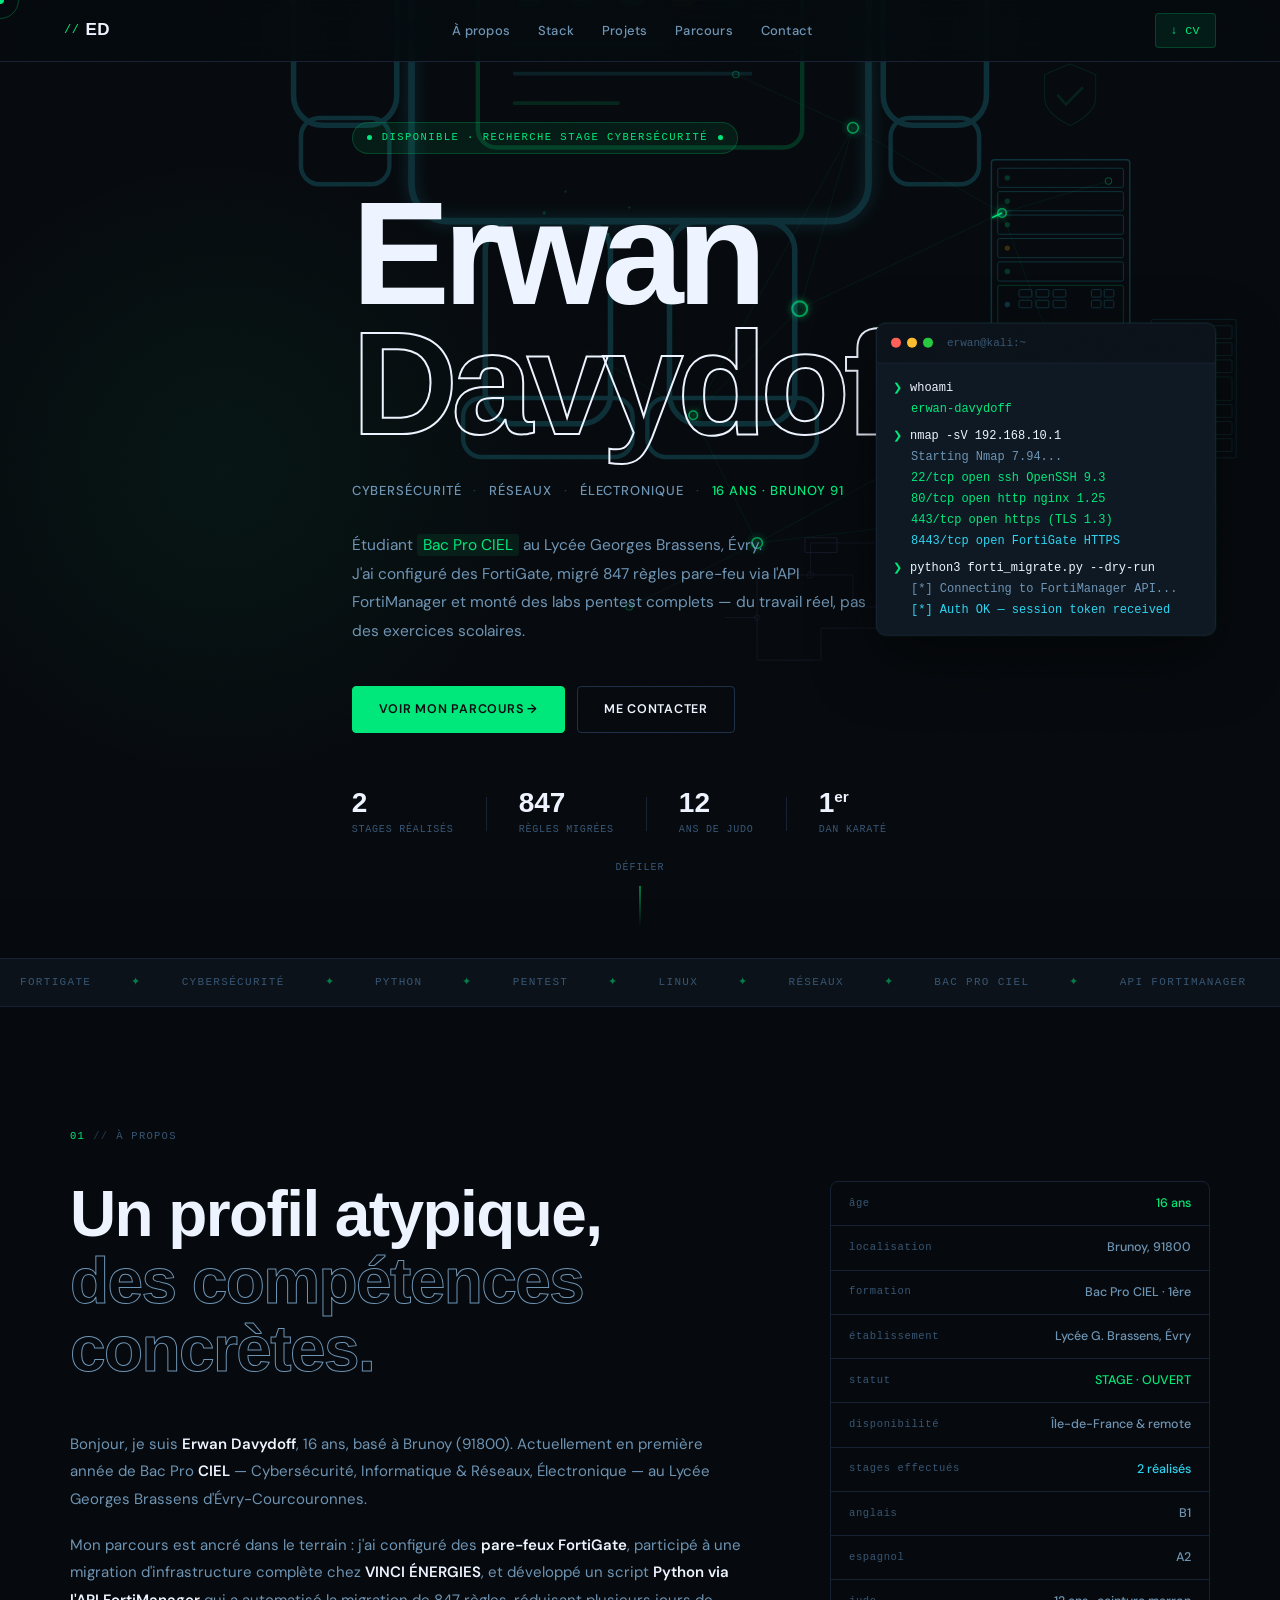
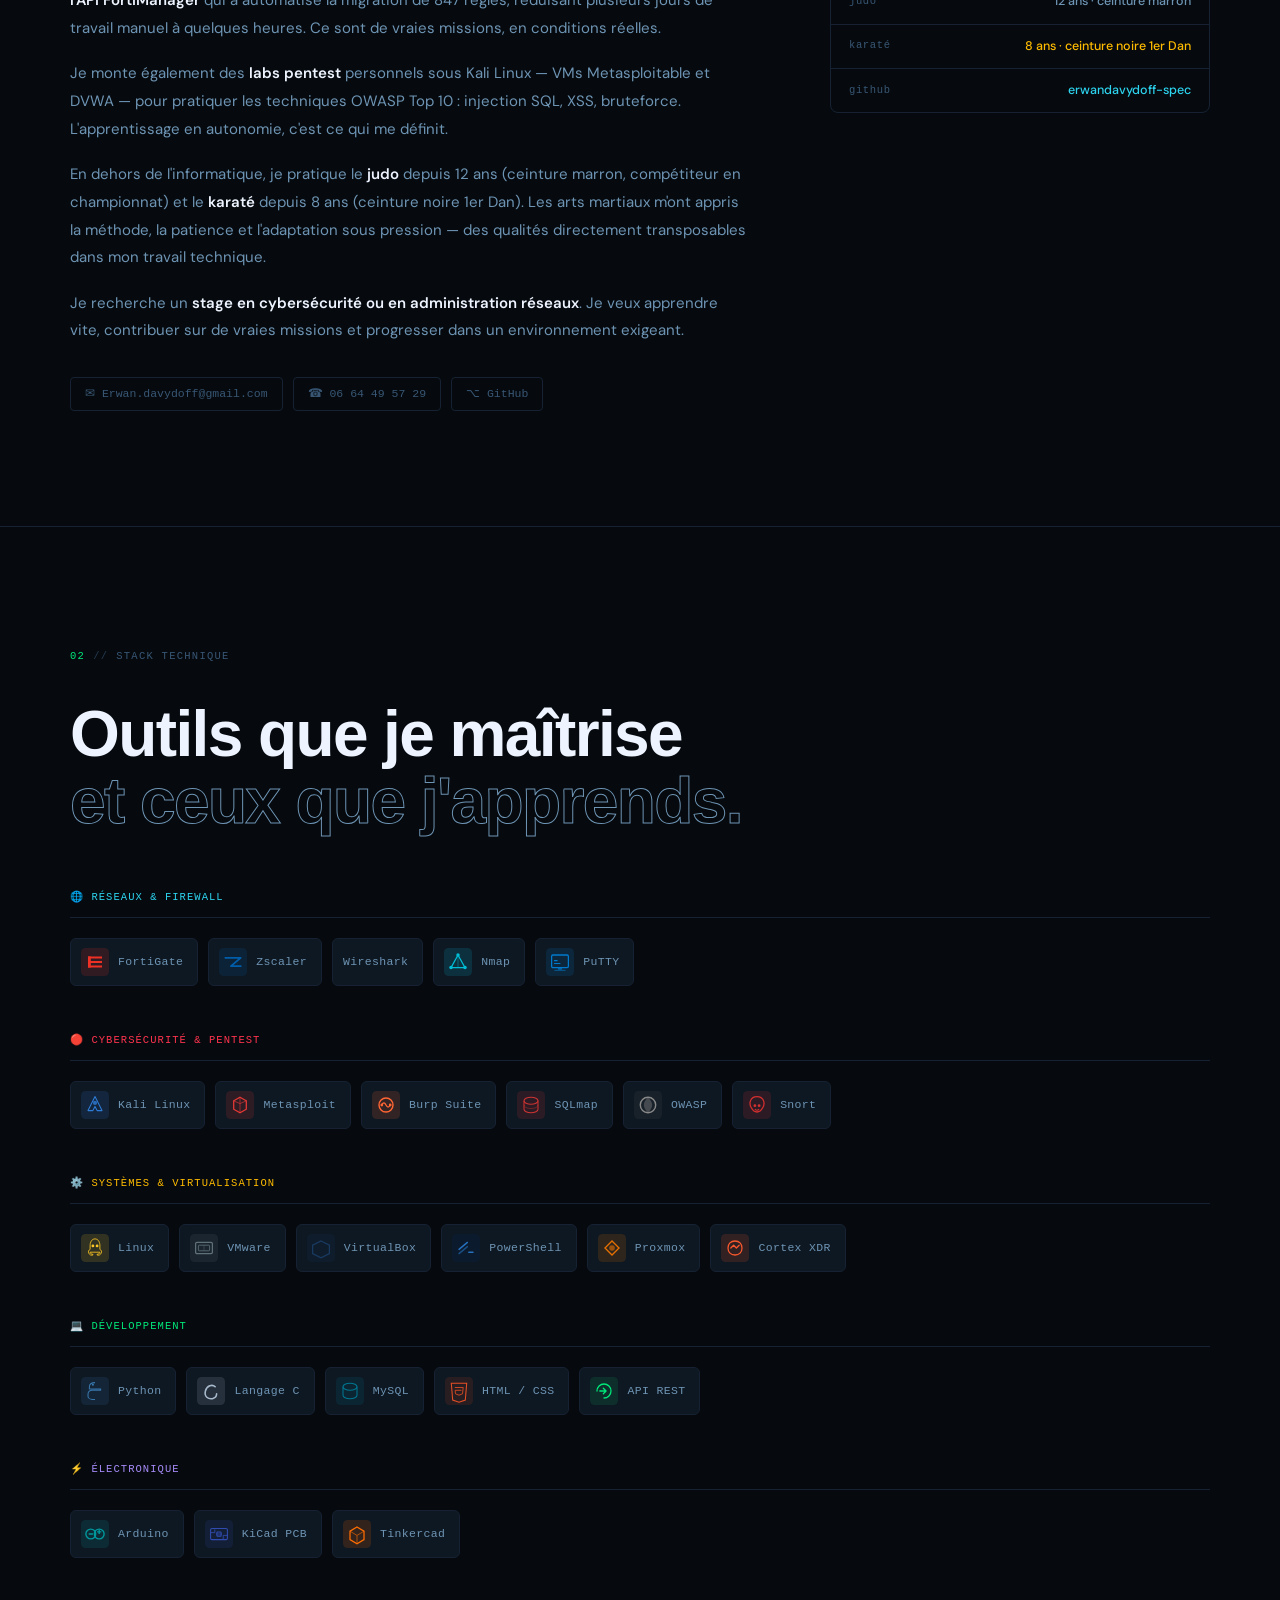
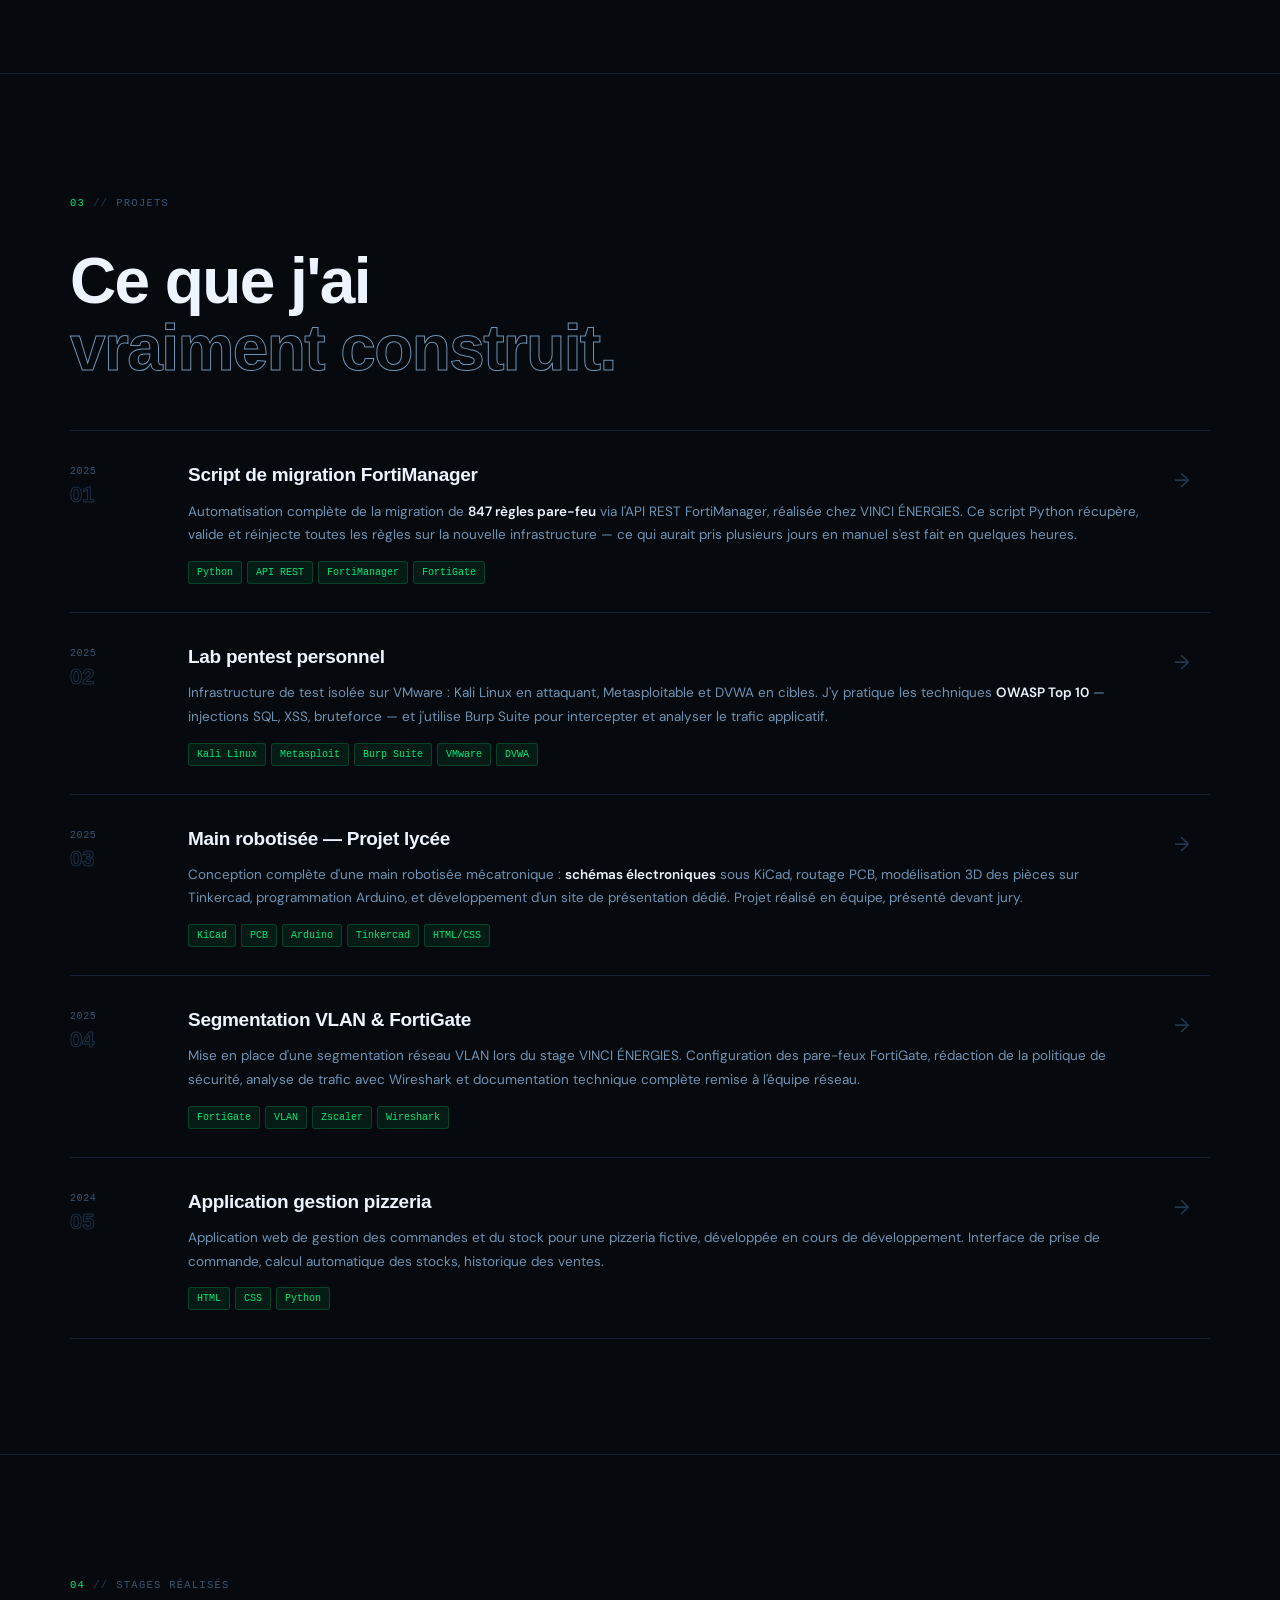
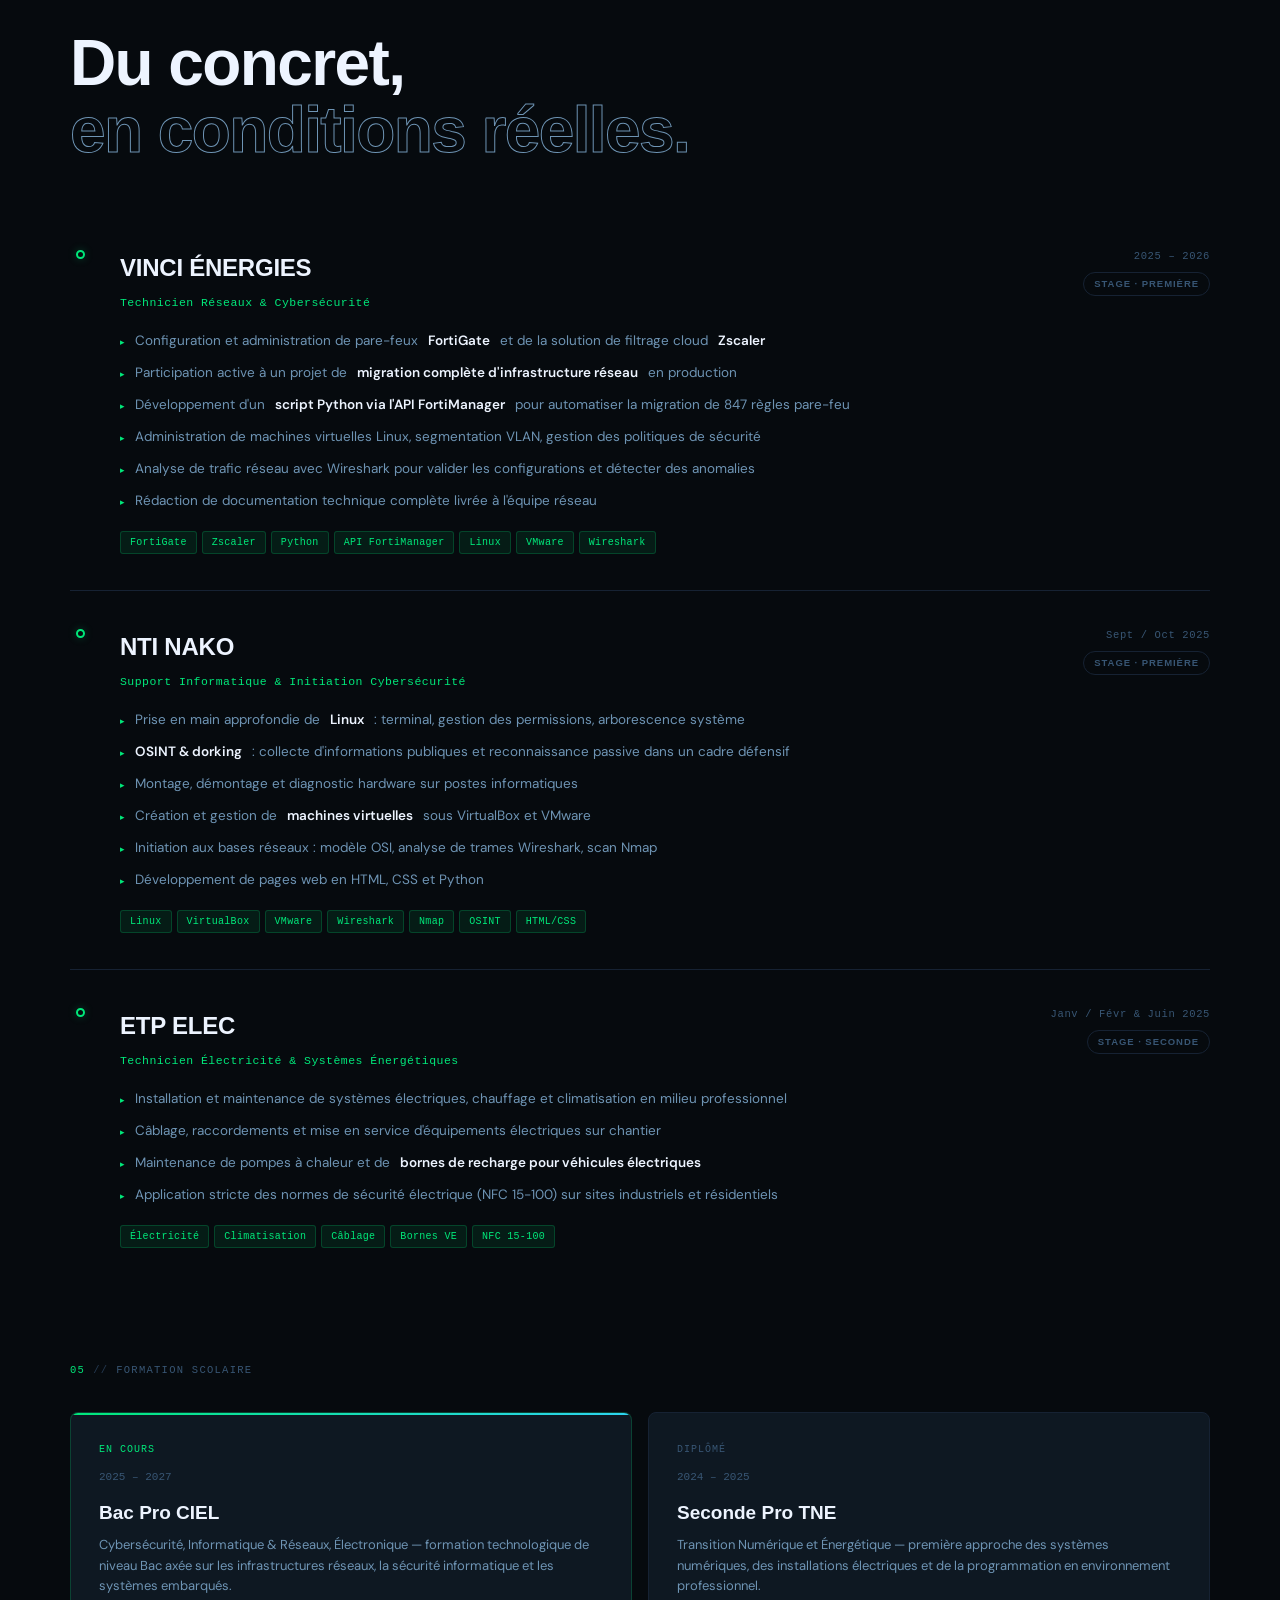
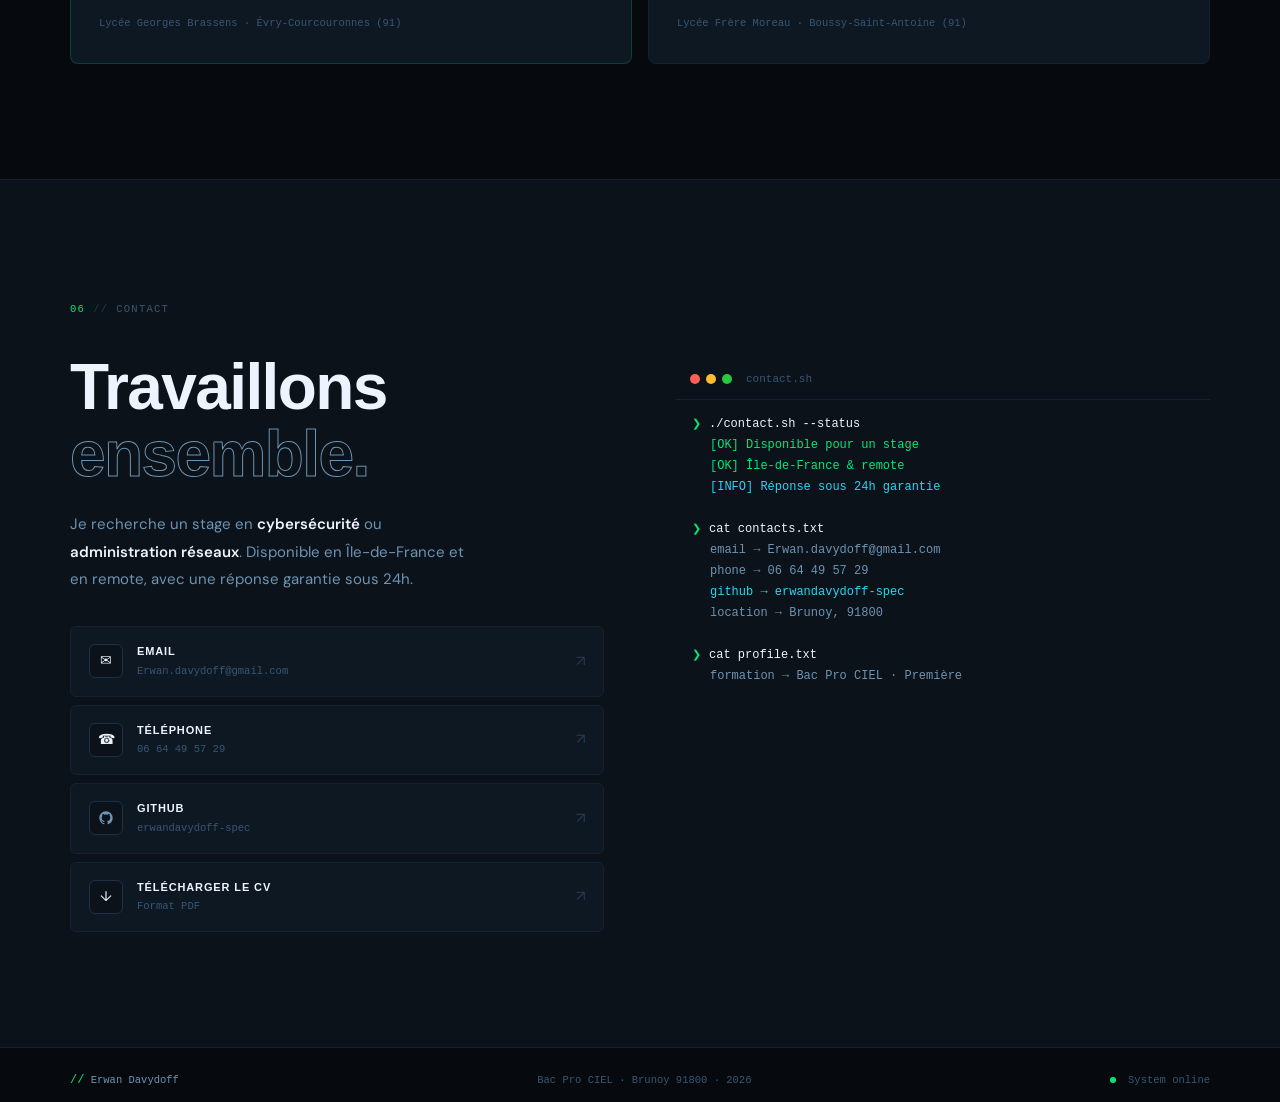
==== commit 536ce0e3: "Add files via upload" ====
--- a/index(2).html
+++ b/index(2).html
@@ -4,11 +4,665 @@
   <meta charset="UTF-8">
   <meta name="viewport" content="width=device-width, initial-scale=1.0">
   <title>Erwan Davydoff — Cybersécurité & Réseaux</title>
-  <meta name="description" content="Erwan Davydoff — Étudiant Bac Pro CIEL, cybersécurité, réseaux, électronique. Brunoy 91.">
+  <meta name="description" content="Erwan Davydoff — Étudiant Bac Pro CIEL, cybersécurité, réseaux, électronique. Brunoy 91. Recherche stage.">
   <link rel="preconnect" href="https://fonts.googleapis.com">
   <link rel="preconnect" href="https://fonts.gstatic.com" crossorigin>
-  <link href="https://fonts.googleapis.com/css2?family=Syne:wght@400;500;600;700;800&family=JetBrains+Mono:wght@300;400;500&family=Space+Grotesk:wght@300;400;500;600;700&display=swap" rel="stylesheet">
-  <link rel="stylesheet" href="assets/style.css">
+  <link href="https://fonts.googleapis.com/css2?family=Syne:wght@400;500;700;800&family=JetBrains+Mono:wght@300;400;500&family=DM+Sans:wght@300;400;500;600&display=swap" rel="stylesheet">
+
+  <style>
+    /* ═══════════════════════════════════════
+       TOKENS & RESET
+    ═══════════════════════════════════════ */
+    :root {
+      --bg:        #060a0e;
+      --bg-2:      #0b1219;
+      --bg-3:      #101c28;
+      --panel:     #0e1822;
+      --border:    #162233;
+      --border-2:  #1e3048;
+      --muted:     #253a52;
+      --snow:      #edf4ff;
+      --slate:     #6e94b4;
+      --fog:       #385674;
+      --green:     #00e87a;
+      --green-20:  rgba(0,232,122,.2);
+      --green-08:  rgba(0,232,122,.08);
+      --blue:      #2dd4f0;
+      --blue-15:   rgba(45,212,240,.15);
+      --red:       #ff334e;
+      --amber:     #ffbb00;
+      --purple:    #a78bfa;
+      --mono:      'JetBrains Mono', monospace;
+      --display:   'Syne', sans-serif;
+      --body:      'DM Sans', sans-serif;
+      --nav-h:     62px;
+      --pad:       clamp(20px, 5vw, 88px);
+      --sec-pad:   clamp(72px, 9vw, 128px);
+      --radius:    8px;
+    }
+
+    *, *::before, *::after { box-sizing: border-box; margin: 0; padding: 0; }
+    html { scroll-behavior: smooth; }
+    body {
+      background: var(--bg);
+      color: var(--snow);
+      font-family: var(--body);
+      font-size: 15px;
+      line-height: 1.7;
+      overflow-x: hidden;
+      cursor: none;
+    }
+    a { color: inherit; text-decoration: none; }
+    ul { list-style: none; }
+    button { background: none; border: none; cursor: none; font: inherit; }
+    strong { font-weight: 600; color: var(--snow); }
+    ::selection { background: var(--green-20); color: var(--green); }
+
+    /* ═══════════════════════════════════════
+       NOISE + CURSOR
+    ═══════════════════════════════════════ */
+    .noise {
+      position: fixed; inset: 0;
+      background-image: url("data:image/svg+xml,%3Csvg viewBox='0 0 256 256' xmlns='http://www.w3.org/2000/svg'%3E%3Cfilter id='n'%3E%3CfeTurbulence type='fractalNoise' baseFrequency='0.85' numOctaves='4' stitchTiles='stitch'/%3E%3C/filter%3E%3Crect width='100%25' height='100%25' filter='url(%23n)' opacity='0.035'/%3E%3C/svg%3E");
+      background-size: 180px; pointer-events: none; z-index: 9990; mix-blend-mode: overlay;
+    }
+
+    #cursor {
+      position: fixed; width: 8px; height: 8px;
+      background: var(--green); border-radius: 50%;
+      pointer-events: none; z-index: 10000;
+      transform: translate(-50%,-50%);
+      transition: transform .08s ease, background .2s;
+      mix-blend-mode: screen;
+    }
+    #cursor-blur {
+      position: fixed; width: 38px; height: 38px;
+      border: 1px solid rgba(0,232,122,.28); border-radius: 50%;
+      pointer-events: none; z-index: 9999;
+      transform: translate(-50%,-50%);
+      transition: width .15s ease, height .15s ease, border-color .2s;
+    }
+    body:has(a:hover) #cursor { transform: translate(-50%,-50%) scale(2.2); }
+    body:has(a:hover) #cursor-blur { width: 58px; height: 58px; border-color: rgba(0,232,122,.13); }
+    body:has(button:hover) #cursor { transform: translate(-50%,-50%) scale(2.2); }
+
+    /* ═══════════════════════════════════════
+       NAV
+    ═══════════════════════════════════════ */
+    #nav {
+      position: fixed; top: 0; left: 0; right: 0;
+      height: var(--nav-h); z-index: 500;
+      display: flex; align-items: center; justify-content: space-between;
+      padding: 0 var(--pad);
+      background: rgba(6,10,14,.82);
+      backdrop-filter: blur(28px) saturate(1.5);
+      border-bottom: 1px solid var(--border);
+      transition: background .3s;
+    }
+    .nav-brand {
+      font-family: var(--display); font-size: 17px; font-weight: 800;
+      letter-spacing: .03em; display: flex; align-items: center; gap: 6px;
+    }
+    .brand-slash { color: var(--green); font-family: var(--mono); font-size: 12px; font-weight: 400; }
+
+    .nav-menu { display: flex; gap: 0; }
+    .nav-menu a {
+      font-family: var(--body); font-size: 13px; font-weight: 500;
+      color: var(--slate); padding: 8px 14px; border-radius: 4px;
+      transition: color .15s, background .15s; letter-spacing: .015em;
+    }
+    .nav-menu a:hover { color: var(--snow); background: var(--bg-3); }
+
+    .nav-cta {
+      font-family: var(--mono); font-size: 11.5px; color: var(--green);
+      border: 1px solid var(--green-20); background: var(--green-08);
+      padding: 7px 15px; border-radius: 4px; transition: all .2s; letter-spacing: .04em;
+    }
+    .nav-cta:hover { background: var(--green-20); }
+
+    .nav-toggle {
+      display: none; flex-direction: column; gap: 5px; padding: 6px;
+    }
+    .nav-toggle span { display: block; width: 22px; height: 2px; background: var(--slate); transition: all .2s; }
+
+    /* ═══════════════════════════════════════
+       MOBILE MENU
+    ═══════════════════════════════════════ */
+    .mobile-menu {
+      position: fixed; top: var(--nav-h); left: 0; right: 0;
+      background: var(--bg-2); border-bottom: 1px solid var(--border);
+      z-index: 490; padding: 16px var(--pad);
+      transform: translateY(-105%); opacity: 0;
+      transition: transform .3s ease, opacity .3s ease;
+      pointer-events: none;
+    }
+    .mobile-menu.open { transform: none; opacity: 1; pointer-events: all; }
+    .mobile-menu ul { display: flex; flex-direction: column; gap: 2px; }
+    .mobile-menu a {
+      display: block; padding: 12px 0; font-size: 15px;
+      color: var(--slate); border-bottom: 1px solid var(--border); transition: color .15s;
+    }
+    .mobile-menu a:hover { color: var(--snow); }
+
+    /* ═══════════════════════════════════════
+       SECTION BASE
+    ═══════════════════════════════════════ */
+    .section { padding: var(--sec-pad) var(--pad); position: relative; }
+    .section-inner { max-width: 1140px; margin: 0 auto; }
+    .section + .section { border-top: 1px solid var(--border); }
+
+    .section-label {
+      display: inline-flex; align-items: center; gap: 8px;
+      font-family: var(--mono); font-size: 10.5px; color: var(--fog);
+      letter-spacing: .12em; text-transform: uppercase; margin-bottom: 2.2rem;
+    }
+    .label-num { color: var(--green); font-weight: 500; }
+    .label-slash { color: var(--muted); }
+
+    .section-title {
+      font-family: var(--display); font-size: clamp(34px, 5vw, 68px);
+      font-weight: 800; line-height: 1.05; letter-spacing: -.025em;
+      color: var(--snow); margin-bottom: 3rem;
+    }
+    .section-title em { font-style: normal; color: transparent; -webkit-text-stroke: 1px var(--slate); }
+
+    /* ═══════════════════════════════════════
+       REVEAL
+    ═══════════════════════════════════════ */
+    .reveal { opacity: 0; transform: translateY(36px); transition: opacity .7s ease, transform .7s ease; }
+    .reveal.visible { opacity: 1; transform: none; }
+
+    /* ═══════════════════════════════════════
+       HERO
+    ═══════════════════════════════════════ */
+    #hero {
+      min-height: 100vh; padding-top: var(--nav-h);
+      display: flex; flex-direction: column; justify-content: center;
+      position: relative; overflow: hidden;
+    }
+    #hero::before {
+      content: '';
+      position: absolute; top: 15%; left: -8%;
+      width: 650px; height: 650px;
+      background: radial-gradient(circle, rgba(0,232,122,.055) 0%, transparent 68%);
+      pointer-events: none; animation: glow-drift 9s ease-in-out infinite;
+    }
+    @keyframes glow-drift { 0%,100% { transform: translate(0,0); } 50% { transform: translate(55px,-35px); } }
+
+    /* ── ANIMATED BG: SERVER ROOM GRID ── */
+    .hero-bg {
+      position: absolute; inset: 0; pointer-events: none;
+      overflow: hidden; z-index: 0;
+    }
+
+    /* Animated SVG background */
+    .hero-bg svg { width: 100%; height: 100%; position: absolute; inset: 0; }
+
+    @keyframes node-pulse {
+      0%,100% { opacity: .7; r: 5; }
+      50% { opacity: 1; r: 7; }
+    }
+    @keyframes node-pulse2 {
+      0%,100% { opacity: .5; r: 4; }
+      50% { opacity: .9; r: 6; }
+    }
+    .np1 { animation: node-pulse 3s ease-in-out infinite; }
+    .np2 { animation: node-pulse2 2.3s ease-in-out infinite .6s; }
+    .np3 { animation: node-pulse 4s ease-in-out infinite 1.2s; }
+
+    @keyframes data-flow {
+      0% { stroke-dashoffset: 200; opacity: 0; }
+      20% { opacity: .6; }
+      80% { opacity: .6; }
+      100% { stroke-dashoffset: 0; opacity: 0; }
+    }
+    .df1 { stroke-dasharray: 200; stroke-dashoffset: 200; animation: data-flow 4s linear infinite; }
+    .df2 { stroke-dasharray: 200; stroke-dashoffset: 200; animation: data-flow 4s linear infinite 1.3s; }
+    .df3 { stroke-dasharray: 200; stroke-dashoffset: 200; animation: data-flow 4s linear infinite 2.6s; }
+
+    @keyframes led-blink {
+      0%,100% { opacity: .9; }
+      50% { opacity: .2; }
+    }
+    .led1 { animation: led-blink 1.8s step-end infinite; }
+    .led2 { animation: led-blink 2.6s step-end infinite .4s; }
+    .led3 { animation: led-blink 3.1s step-end infinite 1s; }
+
+    /* Floating robot */
+    .hero-robot {
+      position: absolute; right: 5%; top: 50%; transform: translateY(-50%);
+      width: 280px; opacity: .18; pointer-events: none;
+      animation: robot-float 6s ease-in-out infinite;
+    }
+    @keyframes robot-float {
+      0%,100% { transform: translateY(-50%) translateY(0); }
+      50% { transform: translateY(-50%) translateY(-18px); }
+    }
+
+    .hero-container {
+      max-width: 1140px; margin: 0 auto;
+      padding: 60px var(--pad) 120px; position: relative; z-index: 1;
+    }
+
+    .hero-eyebrow {
+      display: inline-flex; align-items: center; gap: 10px;
+      font-family: var(--mono); font-size: 10.5px; color: var(--green);
+      letter-spacing: .14em; text-transform: uppercase; margin-bottom: 2.2rem;
+      padding: 6px 14px; border: 1px solid var(--green-20); background: var(--green-08);
+      border-radius: 100px;
+    }
+    .eyebrow-dot {
+      width: 5px; height: 5px; background: var(--green); border-radius: 50%;
+      animation: blink 1.8s step-end infinite;
+    }
+    @keyframes blink { 50% { opacity: 0; } }
+
+    .hero-name {
+      font-family: var(--display); font-size: clamp(68px, 11.5vw, 160px);
+      font-weight: 800; line-height: .88; letter-spacing: -.045em;
+      display: flex; flex-direction: column; margin-bottom: 2rem;
+    }
+    .name-line { display: block; }
+    .name-line.outline { color: transparent; -webkit-text-stroke: 2px var(--snow); }
+
+    .hero-descriptor {
+      display: flex; align-items: center; flex-wrap: wrap;
+      gap: 12px; margin-bottom: 1.8rem;
+      font-family: var(--body); font-size: 13px; font-weight: 500;
+      letter-spacing: .07em; text-transform: uppercase; color: var(--slate);
+    }
+    .desc-sep { color: var(--muted); }
+    .desc-item.accent { color: var(--green); }
+
+    .hero-lead {
+      font-size: 15.5px; color: var(--slate); line-height: 1.85;
+      max-width: 520px; margin-bottom: 2.5rem;
+    }
+    .hero-lead mark {
+      background: var(--green-08); color: var(--green);
+      padding: 1px 6px; border-radius: 3px; font-style: normal;
+    }
+
+    .hero-actions { display: flex; flex-wrap: wrap; gap: 12px; margin-bottom: 3.5rem; }
+
+    .btn {
+      font-family: var(--body); font-size: 12.5px; font-weight: 600;
+      letter-spacing: .06em; text-transform: uppercase; padding: 12px 26px;
+      border-radius: 4px; border: 1px solid transparent; transition: all .22s;
+      display: inline-flex; align-items: center; gap: 8px;
+    }
+    .btn-fill { background: var(--green); color: var(--bg); border-color: var(--green); }
+    .btn-fill:hover { background: transparent; color: var(--green); }
+    .btn-line { background: transparent; color: var(--snow); border-color: var(--border-2); }
+    .btn-line:hover { border-color: var(--green-20); color: var(--green); }
+
+    .hero-stats {
+      display: flex; align-items: center; gap: 32px;
+      flex-wrap: wrap;
+    }
+    .stat { display: flex; flex-direction: column; }
+    .stat-n { font-family: var(--display); font-size: 28px; font-weight: 800; color: var(--snow); line-height: 1; }
+    .stat-l { font-family: var(--mono); font-size: 10px; color: var(--fog); letter-spacing: .08em; text-transform: uppercase; margin-top: 4px; }
+    .stat-divider { width: 1px; height: 34px; background: var(--border); }
+
+    /* Terminal flottant hero */
+    .hero-terminal {
+      position: absolute; right: var(--pad); top: 50%; transform: translateY(-50%);
+      width: 340px; background: var(--panel); border: 1px solid var(--border);
+      border-radius: 10px; overflow: hidden;
+      box-shadow: 0 24px 60px rgba(0,0,0,.5), 0 0 0 1px rgba(0,232,122,.05);
+      z-index: 2;
+    }
+
+    .term-header {
+      display: flex; align-items: center; gap: 10px;
+      padding: 10px 14px; background: var(--bg-2); border-bottom: 1px solid var(--border);
+    }
+    .term-dots { display: flex; gap: 6px; }
+    .term-dots span { width: 10px; height: 10px; border-radius: 50%; }
+    .dot-r { background: #ff5f57; }
+    .dot-y { background: #febc2e; }
+    .dot-g { background: #28c840; }
+    .term-label { font-family: var(--mono); font-size: 11px; color: var(--fog); margin-left: 4px; }
+
+    .term-body {
+      padding: 14px 16px; font-family: var(--mono); font-size: 12px;
+      line-height: 1.75; max-height: 280px; overflow-y: auto;
+    }
+    .term-body::-webkit-scrollbar { width: 0; }
+
+    .tl { display: flex; align-items: center; gap: 8px; }
+    .tp { color: var(--green); font-size: 11px; }
+    .tc { color: var(--snow); }
+    .to { display: block; color: var(--slate); padding-left: 18px; }
+    .to.green { color: var(--green); }
+    .to.blue { color: var(--blue); }
+    .to.red { color: var(--red); }
+    .cur {
+      display: inline-block; width: 8px; height: 14px;
+      background: var(--green); opacity: .9;
+      animation: blink .9s step-end infinite;
+    }
+
+    .hero-scroll-hint {
+      position: absolute; bottom: 32px; left: 50%; transform: translateX(-50%);
+      display: flex; flex-direction: column; align-items: center; gap: 10px;
+      font-family: var(--mono); font-size: 10px; color: var(--fog); letter-spacing: .1em;
+      text-transform: uppercase; z-index: 2;
+    }
+    .scroll-line {
+      width: 1px; height: 40px;
+      background: linear-gradient(to bottom, var(--green), transparent);
+      animation: scroll-line-anim 2s ease-in-out infinite;
+    }
+    @keyframes scroll-line-anim {
+      0%,100% { opacity: .3; height: 40px; } 50% { opacity: 1; height: 56px; }
+    }
+
+    /* ═══════════════════════════════════════
+       MARQUEE
+    ═══════════════════════════════════════ */
+    .marquee-wrap {
+      overflow: hidden; border-top: 1px solid var(--border); border-bottom: 1px solid var(--border);
+      background: var(--bg-2); padding: 14px 0;
+    }
+    .marquee-inner {
+      display: flex; gap: 0; width: max-content;
+      animation: marquee 28s linear infinite;
+    }
+    .marquee-inner span {
+      font-family: var(--mono); font-size: 11px; letter-spacing: .12em;
+      text-transform: uppercase; color: var(--fog); padding: 0 20px; white-space: nowrap;
+    }
+    .marquee-inner .mx { color: var(--green); opacity: .5; }
+    @keyframes marquee { 0% { transform: translateX(0); } 100% { transform: translateX(-50%); } }
+
+    /* ═══════════════════════════════════════
+       ABOUT
+    ═══════════════════════════════════════ */
+    .about-layout {
+      display: grid; grid-template-columns: 1fr 380px; gap: 80px; align-items: start;
+    }
+    .about-body p { color: var(--slate); margin-bottom: 1.1rem; font-size: 15px; line-height: 1.85; }
+    .about-body p:last-child { margin-bottom: 0; }
+
+    .about-contact-quick { display: flex; flex-wrap: wrap; gap: 10px; margin-top: 2rem; }
+    .quick-link {
+      font-family: var(--mono); font-size: 11.5px; color: var(--fog);
+      border: 1px solid var(--border); padding: 6px 14px; border-radius: 4px;
+      transition: all .2s;
+    }
+    .quick-link:hover { color: var(--green); border-color: var(--green-20); }
+
+    .info-table { display: flex; flex-direction: column; border: 1px solid var(--border); border-radius: var(--radius); overflow: hidden; }
+    .info-r {
+      display: flex; justify-content: space-between; align-items: center;
+      padding: 11px 18px; font-size: 12.5px;
+      border-bottom: 1px solid var(--border);
+      transition: background .15s;
+    }
+    .info-r:last-child { border-bottom: none; }
+    .info-r:hover { background: var(--bg-3); }
+    .ik { font-family: var(--mono); font-size: 10.5px; color: var(--fog); letter-spacing: .06em; }
+    .iv { color: var(--slate); font-weight: 500; text-align: right; }
+    .iv.green { color: var(--green); }
+    .iv.blue { color: var(--blue); }
+    .iv.amber { color: var(--amber); }
+
+    /* ═══════════════════════════════════════
+       SKILLS — LOGOS GRID
+    ═══════════════════════════════════════ */
+    .logos-grid { display: flex; flex-direction: column; gap: 40px; }
+
+    .logo-category { }
+    .cat-label {
+      display: inline-flex; align-items: center; gap: 8px;
+      font-family: var(--mono); font-size: 10.5px; letter-spacing: .1em;
+      text-transform: uppercase; color: var(--fog);
+      border-bottom: 1px solid var(--border);
+      padding-bottom: 10px; margin-bottom: 20px;
+      width: 100%;
+    }
+    .cat-label.net-lbl  { color: var(--blue); }
+    .cat-label.sec-lbl  { color: var(--red); }
+    .cat-label.sys-lbl  { color: var(--amber); }
+    .cat-label.dev-lbl  { color: var(--green); }
+    .cat-label.elec-lbl { color: var(--purple); }
+
+    .logo-row { display: flex; flex-wrap: wrap; gap: 10px; }
+
+    .logo-pill {
+      display: flex; align-items: center; gap: 9px;
+      padding: 9px 14px 9px 10px;
+      background: var(--panel); border: 1px solid var(--border);
+      border-radius: 6px; cursor: default;
+      transition: border-color .2s, background .2s, transform .2s;
+      position: relative; overflow: hidden;
+    }
+    .logo-pill::after {
+      content: ''; position: absolute; inset: 0;
+      background: radial-gradient(circle at var(--mx,50%) var(--my,50%), rgba(0,232,122,.07), transparent 60%);
+      opacity: 0; transition: opacity .3s;
+    }
+    .logo-pill:hover { border-color: var(--border-2); background: var(--bg-3); transform: translateY(-2px); }
+    .logo-pill:hover::after { opacity: 1; }
+
+    .lico { width: 28px; height: 28px; flex-shrink: 0; border-radius: 4px; }
+
+    /* Real logo images */
+    .logo-pill img.lico {
+      object-fit: contain; background: rgba(255,255,255,.04);
+      border-radius: 5px; padding: 3px;
+    }
+
+    .logo-pill span {
+      font-family: var(--mono); font-size: 11.5px; color: var(--slate);
+      letter-spacing: .03em; white-space: nowrap;
+    }
+    .logo-pill:hover span { color: var(--snow); }
+
+    /* ═══════════════════════════════════════
+       PROJECTS
+    ═══════════════════════════════════════ */
+    .projects-list { display: flex; flex-direction: column; }
+
+    .project-item {
+      display: grid; grid-template-columns: 90px 1fr 36px;
+      gap: 28px; align-items: start;
+      padding: 28px 0;
+      border-bottom: 1px solid var(--border);
+      transition: background .2s, padding .2s;
+      cursor: default;
+    }
+    .project-item:first-child { border-top: 1px solid var(--border); }
+    .project-item:hover { background: var(--bg-2); padding-left: 16px; padding-right: 16px; margin: 0 -16px; border-radius: 6px; border-bottom-color: transparent; }
+
+    .proj-meta { display: flex; flex-direction: column; gap: 4px; padding-top: 4px; }
+    .proj-year { font-family: var(--mono); font-size: 10px; color: var(--fog); letter-spacing: .06em; }
+    .proj-num {
+      font-family: var(--display); font-size: 22px; font-weight: 800;
+      color: transparent; -webkit-text-stroke: 1px var(--border-2); line-height: 1;
+    }
+    .proj-content h3 {
+      font-family: var(--display); font-size: 19px; font-weight: 700;
+      color: var(--snow); margin-bottom: 8px; letter-spacing: -.015em;
+    }
+    .proj-content p { font-size: 13.5px; color: var(--slate); line-height: 1.75; margin-bottom: 14px; }
+    .proj-stack { display: flex; flex-wrap: wrap; gap: 5px; }
+    .proj-stack span {
+      font-family: var(--mono); font-size: 10px; color: var(--green);
+      border: 1px solid var(--green-20); background: var(--green-08);
+      padding: 2px 8px; border-radius: 3px;
+    }
+    .proj-arrow {
+      font-size: 20px; color: var(--muted); transition: color .2s, transform .2s; padding-top: 4px;
+    }
+    .project-item:hover .proj-arrow { color: var(--green); transform: translateX(5px); }
+
+    /* ═══════════════════════════════════════
+       TIMELINE (EXPERIENCES)
+    ═══════════════════════════════════════ */
+    .timeline { display: flex; flex-direction: column; gap: 0; margin-bottom: 72px; }
+
+    .tl-item {
+      display: grid; grid-template-columns: 20px 1fr; gap: 30px; position: relative;
+    }
+    .tl-item + .tl-item { border-top: 1px solid var(--border); }
+
+    .tl-line {
+      display: flex; flex-direction: column; align-items: center; padding-top: 38px;
+    }
+    .tl-dot {
+      width: 9px; height: 9px; background: var(--bg); border: 2px solid var(--green);
+      border-radius: 50%; flex-shrink: 0; transition: background .2s;
+      box-shadow: 0 0 8px rgba(0,232,122,.25);
+    }
+    .tl-item:hover .tl-dot { background: var(--green); }
+
+    .tl-body { padding: 36px 0; }
+
+    .tl-header {
+      display: flex; justify-content: space-between; align-items: flex-start;
+      gap: 20px; margin-bottom: 18px; flex-wrap: wrap;
+    }
+    .tl-company {
+      font-family: var(--display); font-size: 24px; font-weight: 800;
+      letter-spacing: -.01em; color: var(--snow); margin-bottom: 4px;
+    }
+    .tl-role {
+      font-family: var(--mono); font-size: 11.5px; color: var(--green);
+      display: block; letter-spacing: .04em;
+    }
+    .tl-right { display: flex; flex-direction: column; align-items: flex-end; gap: 6px; flex-shrink: 0; }
+    .tl-date { font-family: var(--mono); font-size: 10.5px; color: var(--fog); letter-spacing: .06em; }
+    .tl-badge {
+      font-family: var(--display); font-size: 9.5px; font-weight: 700;
+      letter-spacing: .1em; text-transform: uppercase; color: var(--fog);
+      border: 1px solid var(--border); padding: 3px 10px; border-radius: 100px;
+    }
+    .tl-missions { display: flex; flex-direction: column; gap: 9px; margin-bottom: 18px; }
+    .tl-missions li {
+      font-size: 13.5px; color: var(--slate);
+      display: flex; gap: 10px; line-height: 1.7;
+    }
+    .tl-missions li::before {
+      content: '▸'; color: var(--green); flex-shrink: 0; font-size: 9px; margin-top: 5px;
+    }
+    .tl-tech { display: flex; flex-wrap: wrap; gap: 5px; }
+    .tl-tech span {
+      font-family: var(--mono); font-size: 10px; color: var(--green);
+      border: 1px solid var(--green-20); background: var(--green-08);
+      padding: 2px 9px; border-radius: 3px; letter-spacing: .03em;
+    }
+
+    /* ═══════════════════════════════════════
+       FORMATION
+    ═══════════════════════════════════════ */
+    .formation-block { }
+    .edu-cards { display: grid; grid-template-columns: 1fr 1fr; gap: 16px; }
+    .edu-card {
+      background: var(--panel); border: 1px solid var(--border);
+      border-radius: var(--radius); padding: 28px; position: relative; overflow: hidden;
+      transition: border-color .2s, transform .2s;
+    }
+    .edu-card:hover { transform: translateY(-3px); }
+    .edu-card.active { border-color: var(--green-20); }
+    .edu-card.active::before {
+      content: ''; position: absolute; top: 0; left: 0; right: 0; height: 2px;
+      background: linear-gradient(to right, var(--green), var(--blue));
+    }
+    .edu-status {
+      font-family: var(--mono); font-size: 10px; color: var(--green);
+      letter-spacing: .1em; text-transform: uppercase; display: block; margin-bottom: 10px;
+    }
+    .edu-status.done { color: var(--fog); }
+    .edu-years { font-family: var(--mono); font-size: 11px; color: var(--fog); margin-bottom: 10px; }
+    .edu-card h3 { font-family: var(--display); font-size: 19px; font-weight: 800; color: var(--snow); margin-bottom: 6px; }
+    .edu-card p { font-size: 13px; color: var(--slate); margin-bottom: 12px; line-height: 1.6; }
+    .edu-school { font-family: var(--mono); font-size: 10.5px; color: var(--fog); }
+
+    /* ═══════════════════════════════════════
+       CONTACT
+    ═══════════════════════════════════════ */
+    #contact { background: var(--bg-2); }
+    .contact-layout { display: grid; grid-template-columns: 1fr 1fr; gap: 72px; align-items: start; }
+    .contact-title { margin-bottom: 1.4rem; }
+    .contact-desc { font-size: 15px; color: var(--slate); line-height: 1.85; margin-bottom: 2rem; max-width: 400px; }
+    .contact-links { display: flex; flex-direction: column; gap: 8px; }
+
+    .c-link {
+      display: flex; align-items: center; gap: 14px; padding: 15px 18px;
+      background: var(--panel); border: 1px solid var(--border);
+      border-radius: 6px; transition: all .2s; position: relative; overflow: hidden;
+    }
+    .c-link::before {
+      content: ''; position: absolute; left: 0; top: 0; bottom: 0; width: 2px;
+      background: var(--green); transform: scaleY(0); transition: transform .25s ease;
+    }
+    .c-link:hover { border-color: var(--green-20); background: var(--bg-3); }
+    .c-link:hover::before { transform: scaleY(1); }
+
+    .c-icon {
+      width: 34px; height: 34px; display: flex; align-items: center; justify-content: center;
+      background: var(--bg-2); border: 1px solid var(--border-2);
+      border-radius: 6px; font-size: 14px; flex-shrink: 0; transition: border-color .2s;
+    }
+    .c-link:hover .c-icon { border-color: var(--green-20); }
+    .c-info { display: flex; flex-direction: column; gap: 2px; flex: 1; }
+    .c-label { font-family: var(--display); font-size: 11px; font-weight: 700; letter-spacing: .08em; text-transform: uppercase; color: var(--snow); }
+    .c-val { font-family: var(--mono); font-size: 10.5px; color: var(--fog); }
+    .c-arr { font-size: 15px; color: var(--muted); transition: color .2s, transform .2s; }
+    .c-link:hover .c-arr { color: var(--green); transform: translate(2px,-2px); }
+
+    .contact-terminal { margin-top: 6px; }
+    .contact-terminal .term-body { min-height: 270px; }
+
+    /* ═══════════════════════════════════════
+       FOOTER
+    ═══════════════════════════════════════ */
+    footer { padding: 22px var(--pad); border-top: 1px solid var(--border); background: var(--bg); }
+    .footer-inner {
+      max-width: 1140px; margin: 0 auto;
+      display: flex; justify-content: space-between; align-items: center;
+      flex-wrap: wrap; gap: 10px;
+      font-family: var(--mono); font-size: 10.5px; color: var(--fog);
+    }
+    .footer-brand { color: var(--slate); }
+    .ft-dot {
+      display: inline-block; width: 6px; height: 6px; background: var(--green);
+      border-radius: 50%; margin-right: 6px; animation: blink 2s step-end infinite;
+    }
+
+    /* ═══════════════════════════════════════
+       RESPONSIVE
+    ═══════════════════════════════════════ */
+    @media (max-width: 1100px) {
+      .hero-terminal { display: none; }
+      .hero-robot { display: none; }
+      .hero-container { max-width: 100%; }
+    }
+    @media (max-width: 900px) {
+      .about-layout { grid-template-columns: 1fr; gap: 36px; }
+      .contact-layout { grid-template-columns: 1fr; gap: 36px; }
+      .edu-cards { grid-template-columns: 1fr; }
+      .nav-menu, .nav-cta { display: none; }
+      .nav-toggle { display: flex; }
+      .project-item { grid-template-columns: 70px 1fr 28px; gap: 18px; }
+    }
+    @media (max-width: 600px) {
+      .hero-name { font-size: clamp(52px, 15.5vw, 84px); }
+      .hero-stats { gap: 18px; flex-wrap: wrap; }
+      .stat-divider { display: none; }
+      .project-item { grid-template-columns: 1fr; }
+      .proj-meta { flex-direction: row; }
+      .proj-arrow { display: none; }
+      .tl-item { grid-template-columns: 1fr; }
+      .tl-line { display: none; }
+      .tl-header { flex-direction: column; }
+      .tl-right { align-items: flex-start; }
+      footer .footer-mid { display: none; }
+    }
+  </style>
 </head>
 <body>
 
@@ -21,9 +675,9 @@
   <a href="#hero" class="nav-brand"><span class="brand-slash">//</span> ED</a>
   <ul class="nav-menu">
     <li><a href="#about">À propos</a></li>
-    <li><a href="#skills">Skills</a></li>
+    <li><a href="#skills">Stack</a></li>
     <li><a href="#projects">Projets</a></li>
-    <li><a href="#experience">Expériences</a></li>
+    <li><a href="#experience">Parcours</a></li>
     <li><a href="#contact">Contact</a></li>
   </ul>
   <a href="CV_Professionnel_Simple_Beige_et_Noir-2.pdf" download class="nav-cta">↓ CV</a>
@@ -32,142 +686,225 @@
 
 <div class="mobile-menu" id="mobile-menu">
   <ul>
-    <li><a href="#about" onclick="closeMobile()">À propos</a></li>
-    <li><a href="#skills" onclick="closeMobile()">Skills</a></li>
-    <li><a href="#projects" onclick="closeMobile()">Projets</a></li>
-    <li><a href="#experience" onclick="closeMobile()">Expériences</a></li>
-    <li><a href="#contact" onclick="closeMobile()">Contact</a></li>
-    <li><a href="CV_Professionnel_Simple_Beige_et_Noir-2.pdf" download>↓ Télécharger CV</a></li>
+    <li><a href="#about"      onclick="closeMobile()">À propos</a></li>
+    <li><a href="#skills"     onclick="closeMobile()">Stack technique</a></li>
+    <li><a href="#projects"   onclick="closeMobile()">Projets</a></li>
+    <li><a href="#experience" onclick="closeMobile()">Parcours</a></li>
+    <li><a href="#contact"    onclick="closeMobile()">Contact</a></li>
+    <li><a href="CV_Professionnel_Simple_Beige_et_Noir-2.pdf" download>↓ Télécharger le CV</a></li>
   </ul>
 </div>
 
 <!-- ══════════════════════ HERO ══════════════════════ -->
 <section id="hero">
 
-  <!-- SVG RÉSEAU / SERVEUR DE FOND -->
-  <svg class="hero-bg-svg" viewBox="0 0 1200 700" xmlns="http://www.w3.org/2000/svg" aria-hidden="true">
-    <defs>
-      <filter id="glow">
-        <feGaussianBlur stdDeviation="3" result="blur"/>
-        <feMerge><feMergeNode in="blur"/><feMergeNode in="SourceGraphic"/></feMerge>
-      </filter>
-    </defs>
-
-    <!-- Lignes de connexion réseau -->
-    <g stroke="#00e87a" stroke-width="0.5" opacity="0.18" class="net-lines">
-      <!-- tronc principal -->
-      <line x1="900" y1="100" x2="1050" y2="200"/>
-      <line x1="1050" y1="200" x2="1100" y2="350"/>
-      <line x1="1100" y1="350" x2="980" y2="480"/>
-      <line x1="980" y1="480" x2="820" y2="500"/>
-      <line x1="820" y1="500" x2="760" y2="380"/>
-      <line x1="760" y1="380" x2="900" y2="100"/>
-      <!-- branches -->
-      <line x1="900" y1="100" x2="800" y2="60"/>
-      <line x1="1050" y1="200" x2="1150" y2="160"/>
-      <line x1="1100" y1="350" x2="1180" y2="400"/>
-      <line x1="980" y1="480" x2="1020" y2="580"/>
-      <line x1="820" y1="500" x2="700" y2="560"/>
-      <line x1="760" y1="380" x2="660" y2="320"/>
-      <!-- lignes secondaires -->
-      <line x1="850" y1="280" x2="760" y2="380"/>
-      <line x1="850" y1="280" x2="900" y2="100"/>
-      <line x1="850" y1="280" x2="1050" y2="200"/>
-      <line x1="950" y1="430" x2="980" y2="480"/>
-      <line x1="950" y1="430" x2="820" y2="500"/>
-      <line x1="950" y1="430" x2="1100" y2="350"/>
-    </g>
-
-    <!-- Noeuds réseau (cercles) -->
-    <g fill="none" stroke="#00e87a" filter="url(#glow)">
-      <circle cx="900" cy="100" r="5" stroke-width="1.5" opacity="0.7" class="node-pulse"/>
-      <circle cx="1050" cy="200" r="4" stroke-width="1.5" opacity="0.6"/>
-      <circle cx="1100" cy="350" r="6" stroke-width="2" opacity="0.8" class="node-pulse"/>
-      <circle cx="980" cy="480" r="4" stroke-width="1.5" opacity="0.6"/>
-      <circle cx="820" cy="500" r="5" stroke-width="1.5" opacity="0.7"/>
-      <circle cx="760" cy="380" r="4" stroke-width="1.5" opacity="0.6"/>
-      <circle cx="850" cy="280" r="7" stroke-width="2" opacity="0.9" class="node-pulse"/>
-      <circle cx="950" cy="430" r="5" stroke-width="1.5" opacity="0.7"/>
-      <!-- noeuds extrêmes -->
-      <circle cx="800" cy="60" r="3" stroke-width="1" opacity="0.4"/>
-      <circle cx="1150" cy="160" r="3" stroke-width="1" opacity="0.4"/>
-      <circle cx="1180" cy="400" r="3" stroke-width="1" opacity="0.4"/>
-      <circle cx="1020" cy="580" r="3" stroke-width="1" opacity="0.4"/>
-      <circle cx="700" cy="560" r="3" stroke-width="1" opacity="0.4"/>
-      <circle cx="660" cy="320" r="3" stroke-width="1" opacity="0.4"/>
-    </g>
-
-    <!-- SERVER RACK (droite) -->
-    <g transform="translate(940, 150)" opacity="0.22" fill="none" stroke="#38d2ff" stroke-width="1">
-      <!-- châssis -->
-      <rect x="0" y="0" width="120" height="200" rx="3" stroke-width="1.5"/>
-      <!-- unités rack -->
-      <rect x="6" y="8" width="108" height="16" rx="1"/>
-      <rect x="6" y="28" width="108" height="16" rx="1"/>
-      <rect x="6" y="48" width="108" height="16" rx="1"/>
-      <rect x="6" y="68" width="108" height="16" rx="1"/>
-      <rect x="6" y="88" width="108" height="16" rx="1"/>
-      <rect x="6" y="108" width="108" height="32" rx="1"/><!-- serveur 2U -->
-      <rect x="6" y="144" width="108" height="16" rx="1"/>
-      <rect x="6" y="164" width="108" height="16" rx="1"/>
-      <rect x="6" y="184" width="108" height="10" rx="1"/>
-      <!-- LEDs sur chaque unité -->
-      <circle cx="14" cy="16" r="2" fill="#00e87a" stroke="none" opacity="0.9"/>
-      <circle cx="14" cy="36" r="2" fill="#00e87a" stroke="none" opacity="0.7"/>
-      <circle cx="14" cy="56" r="2" fill="#00e87a" stroke="none" opacity="0.9"/>
-      <circle cx="14" cy="76" r="2" fill="#ffba00" stroke="none" opacity="0.8"/>
-      <circle cx="14" cy="96" r="2" fill="#00e87a" stroke="none" opacity="0.6"/>
-      <circle cx="14" cy="124" r="2" fill="#38d2ff" stroke="none" opacity="0.9"/>
-      <circle cx="14" cy="152" r="2" fill="#00e87a" stroke="none" opacity="0.7"/>
-      <circle cx="14" cy="172" r="2" fill="#00e87a" stroke="none" opacity="0.5"/>
-      <!-- ports réseau sur serveur 2U -->
-      <rect x="90" y="112" width="8" height="6" rx="1"/>
-      <rect x="100" y="112" width="8" height="6" rx="1"/>
-      <rect x="90" y="120" width="8" height="6" rx="1"/>
-      <rect x="100" y="120" width="8" height="6" rx="1"/>
-    </g>
-
-    <!-- CIRCUIT / PCB (coin bas droite) -->
-    <g transform="translate(780, 450)" opacity="0.14" stroke="#9d6eff" fill="none" stroke-width="0.8">
-      <!-- pistes PCB -->
-      <polyline points="0,80 30,80 30,40 80,40"/>
-      <polyline points="80,40 80,10 140,10"/>
-      <polyline points="30,80 30,120 90,120 90,90 150,90"/>
-      <polyline points="150,90 150,60 200,60"/>
-      <polyline points="200,60 200,30 240,30"/>
-      <polyline points="80,40 120,40 120,70 180,70"/>
-      <!-- composants (carrés = CI) -->
-      <rect x="75" y="5" width="30" height="14" rx="1" stroke-width="1.2"/>
-      <rect x="145" y="55" width="36" height="20" rx="1" stroke-width="1.2"/>
-      <rect x="235" y="24" width="20" height="14" rx="1" stroke-width="1.2"/>
-      <!-- via (cercles traversants) -->
-      <circle cx="80" cy="40" r="3"/>
-      <circle cx="150" cy="90" r="3"/>
-      <circle cx="30" cy="80" r="2.5"/>
-    </g>
-
-    <!-- SHIELD sécurité (flottant) -->
-    <g transform="translate(1080, 60)" opacity="0.12" fill="none" stroke="#00e87a" stroke-width="1.2">
-      <path d="M20,0 L40,8 L40,26 Q40,38 20,48 Q0,38 0,26 L0,8 Z"/>
-      <path d="M10,24 L17,32 L30,18" stroke-width="2"/>
-    </g>
-
-    <!-- Points data flottants -->
-    <g fill="#00e87a" opacity="0.25">
-      <circle cx="620" cy="200" r="1.5"/>
-      <circle cx="640" cy="180" r="1"/>
-      <circle cx="680" cy="220" r="1.5"/>
-      <circle cx="700" cy="195" r="1"/>
-      <circle cx="720" cy="240" r="2"/>
-      <circle cx="740" cy="210" r="1"/>
-      <circle cx="750" cy="260" r="1.5"/>
-    </g>
-  </svg>
+  <!-- ANIMATED BACKGROUND: server rack + network nodes -->
+  <div class="hero-bg">
+    <svg viewBox="0 0 1440 900" xmlns="http://www.w3.org/2000/svg" preserveAspectRatio="xMidYMid slice" aria-hidden="true">
+      <defs>
+        <filter id="glow-f">
+          <feGaussianBlur stdDeviation="3" result="blur"/>
+          <feMerge><feMergeNode in="blur"/><feMergeNode in="SourceGraphic"/></feMerge>
+        </filter>
+        <filter id="glow-s">
+          <feGaussianBlur stdDeviation="1.5" result="blur"/>
+          <feMerge><feMergeNode in="blur"/><feMergeNode in="SourceGraphic"/></feMerge>
+        </filter>
+      </defs>
+
+      <!-- Network lines -->
+      <g stroke="#00e87a" stroke-width="0.4" opacity="0.14">
+        <line x1="920" y1="120" x2="1060" y2="200"/>
+        <line x1="1060" y1="200" x2="1120" y2="360"/>
+        <line x1="1120" y1="360" x2="1000" y2="490"/>
+        <line x1="1000" y1="490" x2="830" y2="510"/>
+        <line x1="830" y1="510" x2="770" y2="390"/>
+        <line x1="770" y1="390" x2="920" y2="120"/>
+        <line x1="870" y1="290" x2="770" y2="390"/>
+        <line x1="870" y1="290" x2="920" y2="120"/>
+        <line x1="870" y1="290" x2="1060" y2="200"/>
+        <line x1="960" y1="440" x2="1000" y2="490"/>
+        <line x1="960" y1="440" x2="830" y2="510"/>
+        <line x1="960" y1="440" x2="1120" y2="360"/>
+        <!-- extra -->
+        <line x1="810" y1="70" x2="920" y2="120"/>
+        <line x1="1160" y1="170" x2="1060" y2="200"/>
+        <line x1="1190" y1="410" x2="1120" y2="360"/>
+        <line x1="1030" y1="590" x2="1000" y2="490"/>
+        <line x1="710" y1="570" x2="830" y2="510"/>
+        <line x1="670" y1="330" x2="770" y2="390"/>
+      </g>
+
+      <!-- Data flow animations on some lines -->
+      <line x1="920" y1="120" x2="1060" y2="200" stroke="#00e87a" stroke-width="1.2" class="df1" filter="url(#glow-s)"/>
+      <line x1="1000" y1="490" x2="830" y2="510" stroke="#2dd4f0" stroke-width="1" class="df2" filter="url(#glow-s)"/>
+      <line x1="870" y1="290" x2="1060" y2="200" stroke="#00e87a" stroke-width="1.2" class="df3" filter="url(#glow-s)"/>
+
+      <!-- Network nodes -->
+      <g fill="none" stroke="#00e87a" filter="url(#glow-f)" opacity="0.65">
+        <circle cx="920"  cy="120" r="5"  stroke-width="1.5" class="np1"/>
+        <circle cx="1060" cy="200" r="4"  stroke-width="1.5"/>
+        <circle cx="1120" cy="360" r="6"  stroke-width="2"   class="np2"/>
+        <circle cx="1000" cy="490" r="4"  stroke-width="1.5"/>
+        <circle cx="830"  cy="510" r="5"  stroke-width="1.5"/>
+        <circle cx="770"  cy="390" r="4"  stroke-width="1.5"/>
+        <circle cx="870"  cy="290" r="7"  stroke-width="2"   class="np3"/>
+        <circle cx="960"  cy="440" r="5"  stroke-width="1.5"/>
+      </g>
+      <g fill="none" stroke="#00e87a" opacity="0.3">
+        <circle cx="810"  cy="70"  r="3"  stroke-width="1"/>
+        <circle cx="1160" cy="170" r="3"  stroke-width="1"/>
+        <circle cx="1190" cy="410" r="3"  stroke-width="1"/>
+        <circle cx="710"  cy="570" r="3"  stroke-width="1"/>
+      </g>
+
+      <!-- SERVER RACK (right side) -->
+      <g transform="translate(1050,150)" opacity="0.2" fill="none" stroke="#2dd4f0" stroke-width="0.9">
+        <!-- chassis -->
+        <rect x="0" y="0" width="130" height="220" rx="3" stroke-width="1.4"/>
+        <!-- rack units -->
+        <rect x="6" y="8"   width="118" height="18" rx="1.5"/>
+        <rect x="6" y="30"  width="118" height="18" rx="1.5"/>
+        <rect x="6" y="52"  width="118" height="18" rx="1.5"/>
+        <rect x="6" y="74"  width="118" height="18" rx="1.5"/>
+        <rect x="6" y="96"  width="118" height="18" rx="1.5"/>
+        <!-- 2U server -->
+        <rect x="6" y="118" width="118" height="36" rx="1.5" stroke="#00e87a"/>
+        <rect x="6" y="158" width="118" height="18" rx="1.5"/>
+        <rect x="6" y="180" width="118" height="18" rx="1.5"/>
+        <rect x="6" y="202" width="118" height="12" rx="1.5"/>
+        <!-- LEDs -->
+        <circle cx="15" cy="17"  r="2.5" fill="#00e87a"  stroke="none" class="led1"/>
+        <circle cx="15" cy="39"  r="2.5" fill="#00e87a"  stroke="none" class="led2"/>
+        <circle cx="15" cy="61"  r="2.5" fill="#00e87a"  stroke="none" class="led3"/>
+        <circle cx="15" cy="83"  r="2.5" fill="#ffbb00"  stroke="none" class="led1"/>
+        <circle cx="15" cy="105" r="2.5" fill="#00e87a"  stroke="none" class="led2"/>
+        <circle cx="15" cy="136" r="2.5" fill="#2dd4f0"  stroke="none" class="led1"/>
+        <circle cx="15" cy="167" r="2.5" fill="#00e87a"  stroke="none" class="led3"/>
+        <circle cx="15" cy="189" r="2.5" fill="#00e87a"  stroke="none" class="led2"/>
+        <!-- 2U ports -->
+        <rect x="94" y="122" width="9" height="7" rx="1"/>
+        <rect x="106" y="122" width="9" height="7" rx="1"/>
+        <rect x="94" y="132" width="9" height="7" rx="1"/>
+        <rect x="106" y="132" width="9" height="7" rx="1"/>
+        <!-- drive bays on 2U -->
+        <rect x="26" y="122" width="12" height="7" rx="1"/>
+        <rect x="42" y="122" width="12" height="7" rx="1"/>
+        <rect x="58" y="122" width="12" height="7" rx="1"/>
+        <rect x="26" y="132" width="12" height="7" rx="1"/>
+        <rect x="42" y="132" width="12" height="7" rx="1"/>
+        <rect x="58" y="132" width="12" height="7" rx="1"/>
+      </g>
+
+      <!-- Second smaller server rack -->
+      <g transform="translate(1200,300)" opacity="0.12" fill="none" stroke="#2dd4f0" stroke-width="0.8">
+        <rect x="0" y="0" width="80" height="130" rx="2"/>
+        <rect x="4" y="6"   width="72" height="12" rx="1"/>
+        <rect x="4" y="22"  width="72" height="12" rx="1"/>
+        <rect x="4" y="38"  width="72" height="12" rx="1"/>
+        <rect x="4" y="54"  width="72" height="22" rx="1" stroke="#00e87a"/>
+        <rect x="4" y="80"  width="72" height="12" rx="1"/>
+        <rect x="4" y="96"  width="72" height="12" rx="1"/>
+        <rect x="4" y="112" width="72" height="12" rx="1"/>
+        <circle cx="11" cy="12"  r="2" fill="#00e87a"  stroke="none" class="led2"/>
+        <circle cx="11" cy="28"  r="2" fill="#2dd4f0"  stroke="none" class="led3"/>
+        <circle cx="11" cy="44"  r="2" fill="#00e87a"  stroke="none" class="led1"/>
+        <circle cx="11" cy="65"  r="2" fill="#ffbb00"  stroke="none" class="led2"/>
+      </g>
+
+      <!-- PCB circuit traces (bottom right) -->
+      <g transform="translate(800,500)" opacity="0.1" stroke="#a78bfa" fill="none" stroke-width="0.7">
+        <polyline points="0,80 30,80 30,40 80,40"/>
+        <polyline points="80,40 80,10 140,10"/>
+        <polyline points="30,80 30,120 90,120 90,90 160,90"/>
+        <polyline points="160,90 160,60 200,60"/>
+        <polyline points="200,60 200,30 250,30"/>
+        <polyline points="80,40 120,40 120,70 180,70"/>
+        <rect x="75"  y="5"  width="30" height="14" rx="1" stroke-width="1"/>
+        <rect x="155" y="55" width="36" height="20" rx="1" stroke-width="1"/>
+        <rect x="245" y="24" width="20" height="14" rx="1" stroke-width="1"/>
+        <circle cx="80"  cy="40" r="3"/>
+        <circle cx="160" cy="90" r="3"/>
+        <circle cx="30"  cy="80" r="2.5"/>
+      </g>
+
+      <!-- Shield icon -->
+      <g transform="translate(1100,60)" opacity="0.1" fill="none" stroke="#00e87a" stroke-width="1">
+        <path d="M24,0 L48,10 L48,32 Q48,46 24,58 Q0,46 0,32 L0,10 Z"/>
+        <path d="M12,29 L20,38 L36,22" stroke-width="2.5"/>
+      </g>
+
+      <!-- Floating data particles -->
+      <g fill="#00e87a" opacity="0.18">
+        <circle cx="630" cy="200" r="1.5"/>
+        <circle cx="650" cy="180" r="1"/>
+        <circle cx="690" cy="220" r="1.5"/>
+        <circle cx="710" cy="195" r="1"/>
+        <circle cx="730" cy="245" r="2"/>
+        <circle cx="748" cy="215" r="1"/>
+      </g>
+    </svg>
+
+    <!-- Floating robot SVG -->
+    <svg class="hero-robot" viewBox="0 0 200 260" xmlns="http://www.w3.org/2000/svg" aria-hidden="true">
+      <defs>
+        <filter id="rf">
+          <feGaussianBlur stdDeviation="2" result="b"/>
+          <feMerge><feMergeNode in="b"/><feMergeNode in="SourceGraphic"/></feMerge>
+        </filter>
+      </defs>
+      <!-- Antenna -->
+      <line x1="100" y1="22" x2="100" y2="8" stroke="#00e87a" stroke-width="2.5" stroke-linecap="round"/>
+      <circle cx="100" cy="6" r="4" fill="none" stroke="#00e87a" stroke-width="1.8"/>
+      <circle cx="100" cy="6" r="1.5" fill="#00e87a"/>
+      <!-- Head -->
+      <rect x="54" y="22" width="92" height="68" rx="10" fill="none" stroke="#2dd4f0" stroke-width="1.8" filter="url(#rf)"/>
+      <!-- Eyes -->
+      <rect x="68" y="38" width="22" height="14" rx="3" fill="none" stroke="#00e87a" stroke-width="1.5"/>
+      <rect x="110" y="38" width="22" height="14" rx="3" fill="none" stroke="#00e87a" stroke-width="1.5"/>
+      <rect x="73" y="41" width="12" height="8" rx="2" fill="#00e87a" opacity="0.7"/>
+      <rect x="115" y="41" width="12" height="8" rx="2" fill="#00e87a" opacity="0.7"/>
+      <!-- Mouth panel -->
+      <rect x="70" y="64" width="60" height="14" rx="3" fill="none" stroke="#2dd4f0" stroke-width="1.2"/>
+      <line x1="76" y1="71" x2="82" y2="71" stroke="#2dd4f0" stroke-width="1.5" stroke-linecap="round"/>
+      <line x1="86" y1="71" x2="92" y2="71" stroke="#2dd4f0" stroke-width="1.5" stroke-linecap="round"/>
+      <line x1="108" y1="71" x2="114" y2="71" stroke="#2dd4f0" stroke-width="1.5" stroke-linecap="round"/>
+      <line x1="118" y1="71" x2="124" y2="71" stroke="#2dd4f0" stroke-width="1.5" stroke-linecap="round"/>
+      <!-- Neck -->
+      <rect x="88" y="90" width="24" height="10" rx="2" fill="none" stroke="#2dd4f0" stroke-width="1.2"/>
+      <!-- Body -->
+      <rect x="38" y="100" width="124" height="90" rx="10" fill="none" stroke="#2dd4f0" stroke-width="1.8" filter="url(#rf)"/>
+      <!-- Chest panel -->
+      <rect x="56" y="114" width="88" height="56" rx="5" fill="none" stroke="#00e87a" stroke-width="1.2"/>
+      <!-- Chest LEDs -->
+      <circle cx="70" cy="128" r="4" fill="#00e87a" opacity="0.8"/>
+      <circle cx="84" cy="128" r="4" fill="#2dd4f0" opacity="0.6"/>
+      <circle cx="98" cy="128" r="4" fill="#00e87a" opacity="0.9"/>
+      <circle cx="112" cy="128" r="4" fill="#ffbb00" opacity="0.7"/>
+      <circle cx="126" cy="128" r="4" fill="#00e87a" opacity="0.5"/>
+      <!-- Chest display lines -->
+      <line x1="66" y1="142" x2="106" y2="142" stroke="#2dd4f0" stroke-width="1.2" stroke-linecap="round"/>
+      <line x1="66" y1="150" x2="130" y2="150" stroke="#2dd4f0" stroke-width="1" stroke-linecap="round" opacity="0.6"/>
+      <line x1="66" y1="158" x2="94" y2="158" stroke="#00e87a" stroke-width="1" stroke-linecap="round" opacity="0.7"/>
+      <!-- Arms -->
+      <rect x="6" y="104" width="28" height="60" rx="8" fill="none" stroke="#2dd4f0" stroke-width="1.5"/>
+      <rect x="166" y="104" width="28" height="60" rx="8" fill="none" stroke="#2dd4f0" stroke-width="1.5"/>
+      <!-- Hands -->
+      <rect x="8" y="162" width="24" height="18" rx="5" fill="none" stroke="#2dd4f0" stroke-width="1.2"/>
+      <rect x="168" y="162" width="24" height="18" rx="5" fill="none" stroke="#2dd4f0" stroke-width="1.2"/>
+      <!-- Legs -->
+      <rect x="58" y="190" width="34" height="55" rx="8" fill="none" stroke="#2dd4f0" stroke-width="1.5"/>
+      <rect x="108" y="190" width="34" height="55" rx="8" fill="none" stroke="#2dd4f0" stroke-width="1.5"/>
+      <!-- Feet -->
+      <rect x="52" y="238" width="46" height="16" rx="5" fill="none" stroke="#2dd4f0" stroke-width="1.2"/>
+      <rect x="102" y="238" width="46" height="16" rx="5" fill="none" stroke="#2dd4f0" stroke-width="1.2"/>
+    </svg>
+  </div>
 
   <div class="hero-container">
     <div class="hero-eyebrow">
       <span class="eyebrow-dot"></span>
-      <span>Disponible · Stage Informatique</span>
+      <span>Disponible · Recherche Stage Cybersécurité</span>
       <span class="eyebrow-dot"></span>
     </div>
 
@@ -183,17 +920,17 @@
       <span class="desc-sep">·</span>
       <span class="desc-item">Électronique</span>
       <span class="desc-sep">·</span>
-      <span class="desc-item accent">16 ans</span>
+      <span class="desc-item accent">16 ans · Brunoy 91</span>
     </div>
 
     <p class="hero-lead">
       Étudiant <mark>Bac Pro CIEL</mark> au Lycée Georges Brassens, Évry.<br>
-      FortiGate, API FortiManager, pentest, Linux &mdash; de vraies mains sur de vraies infras.
+      J'ai configuré des FortiGate, migré 847 règles pare-feu via l'API FortiManager et monté des labs pentest complets — du travail réel, pas des exercices scolaires.
     </p>
 
     <div class="hero-actions">
-      <a href="#experience" class="btn btn-fill">Voir mon parcours</a>
-      <a href="#contact" class="btn btn-line">Me contacter</a>
+      <a href="#experience" class="btn btn-fill">Voir mon parcours →</a>
+      <a href="#contact"    class="btn btn-line">Me contacter</a>
     </div>
 
     <div class="hero-stats">
@@ -203,7 +940,7 @@
       <div class="stat-divider"></div>
       <div class="stat"><span class="stat-n">12</span><span class="stat-l">Ans de judo</span></div>
       <div class="stat-divider"></div>
-      <div class="stat"><span class="stat-n">1er</span><span class="stat-l">Dan Karaté</span></div>
+      <div class="stat"><span class="stat-n">1<sup style="font-size:.55em">er</sup></span><span class="stat-l">Dan Karaté</span></div>
     </div>
   </div>
 
@@ -211,7 +948,7 @@
   <div class="hero-terminal" id="hero-terminal">
     <div class="term-header">
       <div class="term-dots"><span class="dot-r"></span><span class="dot-y"></span><span class="dot-g"></span></div>
-      <span class="term-label">erwan@kali: ~</span>
+      <span class="term-label">erwan@kali:~</span>
     </div>
     <div class="term-body" id="term-output"></div>
   </div>
@@ -225,20 +962,30 @@
 <!-- MARQUEE -->
 <div class="marquee-wrap">
   <div class="marquee-inner">
-    <span>FortiGate</span><span class="mx">✦</span><span>Cybersécurité</span><span class="mx">✦</span>
-    <span>Python</span><span class="mx">✦</span><span>Pentest</span><span class="mx">✦</span>
-    <span>Linux</span><span class="mx">✦</span><span>Réseaux</span><span class="mx">✦</span>
-    <span>Bac Pro CIEL</span><span class="mx">✦</span><span>Électronique</span><span class="mx">✦</span>
-    <span>API REST</span><span class="mx">✦</span><span>Wireshark</span><span class="mx">✦</span>
-    <span>FortiGate</span><span class="mx">✦</span><span>Cybersécurité</span><span class="mx">✦</span>
-    <span>Python</span><span class="mx">✦</span><span>Pentest</span><span class="mx">✦</span>
-    <span>Linux</span><span class="mx">✦</span><span>Réseaux</span><span class="mx">✦</span>
-    <span>Bac Pro CIEL</span><span class="mx">✦</span><span>Électronique</span><span class="mx">✦</span>
-    <span>API REST</span><span class="mx">✦</span><span>Wireshark</span><span class="mx">✦</span>
+    <span>FortiGate</span><span class="mx">✦</span>
+    <span>Cybersécurité</span><span class="mx">✦</span>
+    <span>Python</span><span class="mx">✦</span>
+    <span>Pentest</span><span class="mx">✦</span>
+    <span>Linux</span><span class="mx">✦</span>
+    <span>Réseaux</span><span class="mx">✦</span>
+    <span>Bac Pro CIEL</span><span class="mx">✦</span>
+    <span>API FortiManager</span><span class="mx">✦</span>
+    <span>Wireshark</span><span class="mx">✦</span>
+    <span>Kali Linux</span><span class="mx">✦</span>
+    <span>FortiGate</span><span class="mx">✦</span>
+    <span>Cybersécurité</span><span class="mx">✦</span>
+    <span>Python</span><span class="mx">✦</span>
+    <span>Pentest</span><span class="mx">✦</span>
+    <span>Linux</span><span class="mx">✦</span>
+    <span>Réseaux</span><span class="mx">✦</span>
+    <span>Bac Pro CIEL</span><span class="mx">✦</span>
+    <span>API FortiManager</span><span class="mx">✦</span>
+    <span>Wireshark</span><span class="mx">✦</span>
+    <span>Kali Linux</span><span class="mx">✦</span>
   </div>
 </div>
 
-<!-- ══════════════════════ ABOUT ══════════════════════ -->
+<!-- ══════════════════════ À PROPOS ══════════════════════ -->
 <section id="about" class="section reveal">
   <div class="section-inner">
     <div class="section-label">
@@ -246,26 +993,29 @@
     </div>
     <div class="about-layout">
       <div class="about-left">
-        <h2 class="section-title">Un profil atypique,<br><em>des vraies compétences.</em></h2>
+        <h2 class="section-title">Un profil atypique,<br><em>des compétences concrètes.</em></h2>
         <div class="about-body">
-          <p>Bonjour, je suis <strong>Erwan Davydoff</strong>, 16 ans, basé à Brunoy (91800). Actuellement en Bac Pro <strong>CIEL</strong> — Cybersécurité, Informatique & Réseaux, Électronique au Lycée Georges Brassens, Évry.</p>
-          <p>Mon parcours est concret : j'ai configuré des <strong>FortiGate</strong>, participé à une migration de pare-feux chez <strong>VINCI ÉNERGIES</strong> et développé un script <strong>Python via l'API FortiManager</strong> pour automatiser la migration de 847 règles. Ce ne sont pas des projets scolaires — c'est du travail réel.</p>
-          <p>En dehors de l'informatique, je pratique le <strong>judo</strong> depuis 12 ans (ceinture marron, compétiteur) et le <strong>karaté</strong> depuis 8 ans (ceinture noire 1er Dan). La discipline des arts martiaux forge une façon de penser : méthode, patience, adaptation sous pression.</p>
-          <p>Je recherche un <strong>stage en cybersécurité ou administration réseaux</strong>. Je veux apprendre, contribuer, progresser dans un environnement exigeant.</p>
+          <p>Bonjour, je suis <strong>Erwan Davydoff</strong>, 16 ans, basé à Brunoy (91800). Actuellement en première année de Bac Pro <strong>CIEL</strong> — Cybersécurité, Informatique & Réseaux, Électronique — au Lycée Georges Brassens d'Évry-Courcouronnes.</p>
+          <p>Mon parcours est ancré dans le terrain : j'ai configuré des <strong>pare-feux FortiGate</strong>, participé à une migration d'infrastructure complète chez <strong>VINCI ÉNERGIES</strong>, et développé un script <strong>Python via l'API FortiManager</strong> qui a automatisé la migration de 847 règles, réduisant plusieurs jours de travail manuel à quelques heures. Ce sont de vraies missions, en conditions réelles.</p>
+          <p>Je monte également des <strong>labs pentest</strong> personnels sous Kali Linux — VMs Metasploitable et DVWA — pour pratiquer les techniques OWASP Top 10 : injection SQL, XSS, bruteforce. L'apprentissage en autonomie, c'est ce qui me définit.</p>
+          <p>En dehors de l'informatique, je pratique le <strong>judo</strong> depuis 12 ans (ceinture marron, compétiteur en championnat) et le <strong>karaté</strong> depuis 8 ans (ceinture noire 1er Dan). Les arts martiaux m'ont appris la méthode, la patience et l'adaptation sous pression — des qualités directement transposables dans mon travail technique.</p>
+          <p>Je recherche un <strong>stage en cybersécurité ou en administration réseaux</strong>. Je veux apprendre vite, contribuer sur de vraies missions et progresser dans un environnement exigeant.</p>
         </div>
         <div class="about-contact-quick">
           <a href="mailto:Erwan.davydoff@gmail.com" class="quick-link">✉ Erwan.davydoff@gmail.com</a>
           <a href="tel:0664495729" class="quick-link">☎ 06 64 49 57 29</a>
-          <a href="https://github.com/erwandavydoff-spec" target="_blank" rel="noopener" class="quick-link">⌥ erwandavydoff-spec</a>
+          <a href="https://github.com/erwandavydoff-spec" target="_blank" rel="noopener" class="quick-link">⌥ GitHub</a>
         </div>
       </div>
       <div class="about-right">
         <div class="info-table">
-          <div class="info-r"><span class="ik">age</span><span class="iv green">16 ans</span></div>
+          <div class="info-r"><span class="ik">âge</span><span class="iv green">16 ans</span></div>
           <div class="info-r"><span class="ik">localisation</span><span class="iv">Brunoy, 91800</span></div>
-          <div class="info-r"><span class="ik">formation</span><span class="iv">Bac Pro CIEL</span></div>
-          <div class="info-r"><span class="ik">statut</span><span class="iv green">STAGE · OPEN</span></div>
-          <div class="info-r"><span class="ik">stages</span><span class="iv blue">2 réalisés</span></div>
+          <div class="info-r"><span class="ik">formation</span><span class="iv">Bac Pro CIEL · 1ère</span></div>
+          <div class="info-r"><span class="ik">établissement</span><span class="iv">Lycée G. Brassens, Évry</span></div>
+          <div class="info-r"><span class="ik">statut</span><span class="iv green">STAGE · OUVERT</span></div>
+          <div class="info-r"><span class="ik">disponibilité</span><span class="iv">Île-de-France & remote</span></div>
+          <div class="info-r"><span class="ik">stages effectués</span><span class="iv blue">2 réalisés</span></div>
           <div class="info-r"><span class="ik">anglais</span><span class="iv">B1</span></div>
           <div class="info-r"><span class="ik">espagnol</span><span class="iv">A2</span></div>
           <div class="info-r"><span class="ik">judo</span><span class="iv">12 ans · ceinture marron</span></div>
@@ -277,331 +1027,184 @@
   </div>
 </section>
 
-<!-- ══════════════════════ SKILLS ══════════════════════ -->
+<!-- ══════════════════════ STACK TECHNIQUE ══════════════════════ -->
 <section id="skills" class="section reveal">
   <div class="section-inner">
     <div class="section-label">
       <span class="label-num">02</span><span class="label-slash">//</span><span>Stack technique</span>
     </div>
-    <h2 class="section-title">Ce que je maîtrise<br><em>et ce que j'apprends.</em></h2>
-
-    <!-- LOGOS GRID -->
+    <h2 class="section-title">Outils que je maîtrise<br><em>et ceux que j'apprends.</em></h2>
+
     <div class="logos-grid">
 
-      <!-- Catégorie Réseaux & Sécurité -->
+      <!-- RÉSEAUX & FIREWALL -->
       <div class="logo-category">
         <span class="cat-label net-lbl">🌐 Réseaux & Firewall</span>
         <div class="logo-row">
 
-          <!-- Fortinet (FortiGate / FortiManager) -->
-          <div class="logo-pill" title="Fortinet / FortiGate">
-            <svg class="lico" viewBox="0 0 40 40" fill="none" xmlns="http://www.w3.org/2000/svg">
-              <rect width="40" height="40" rx="6" fill="#EE3124" opacity="0.12"/>
-              <path d="M10 12h20v3H10zM10 18.5h20v3H10zM10 25h20v3H10z" fill="#EE3124"/>
-              <rect x="10" y="12" width="4" height="16" fill="#EE3124"/>
-            </svg>
+          <div class="logo-pill" title="Fortinet FortiGate">
+            <img class="lico" src="https://www.vectorlogo.zone/logos/fortinet/fortinet-icon.svg" alt="FortiGate" onerror="this.style.display='none';this.nextElementSibling.style.display='flex'">
+            <svg class="lico" viewBox="0 0 40 40" fill="none" style="display:none"><rect width="40" height="40" rx="6" fill="#EE3124" opacity="0.15"/><path d="M10 12h20v3H10zM10 18.5h20v3H10zM10 25h20v3H10z" fill="#EE3124"/><rect x="10" y="12" width="4" height="16" fill="#EE3124"/></svg>
             <span>FortiGate</span>
           </div>
 
-          <!-- Zscaler -->
           <div class="logo-pill" title="Zscaler">
-            <svg class="lico" viewBox="0 0 40 40" fill="none" xmlns="http://www.w3.org/2000/svg">
-              <rect width="40" height="40" rx="6" fill="#005DAA" opacity="0.12"/>
-              <path d="M9 14h22l-14 12h14" stroke="#005DAA" stroke-width="2.5" stroke-linecap="round" stroke-linejoin="round" fill="none"/>
-            </svg>
+            <svg class="lico" viewBox="0 0 40 40" fill="none"><rect width="40" height="40" rx="6" fill="#005DAA" opacity="0.15"/><path d="M9 14h22l-14 12h14" stroke="#005DAA" stroke-width="2.5" stroke-linecap="round" stroke-linejoin="round" fill="none"/></svg>
             <span>Zscaler</span>
           </div>
 
-          <!-- Wireshark -->
           <div class="logo-pill" title="Wireshark">
-            <svg class="lico" viewBox="0 0 40 40" fill="none" xmlns="http://www.w3.org/2000/svg">
-              <rect width="40" height="40" rx="6" fill="#1679A7" opacity="0.12"/>
-              <ellipse cx="20" cy="20" rx="8" ry="10" stroke="#1679A7" stroke-width="1.8"/>
-              <path d="M20 10 Q26 16 20 20 Q14 24 20 30" stroke="#1679A7" stroke-width="1.5" fill="none"/>
-              <circle cx="20" cy="20" r="2.5" fill="#1679A7"/>
-            </svg>
+            <img class="lico" src="https://www.vectorlogo.zone/logos/wireshark/wireshark-icon.svg" alt="Wireshark" onerror="this.style.display='none'">
             <span>Wireshark</span>
           </div>
 
-          <!-- Snort -->
-          <div class="logo-pill" title="Snort IDS">
-            <svg class="lico" viewBox="0 0 40 40" fill="none" xmlns="http://www.w3.org/2000/svg">
-              <rect width="40" height="40" rx="6" fill="#D32F2F" opacity="0.12"/>
-              <path d="M20 8 C10 8 8 18 12 24 C14 28 18 30 20 30 C22 30 26 28 28 24 C32 18 30 8 20 8Z" stroke="#D32F2F" stroke-width="1.8" fill="none"/>
-              <circle cx="17" cy="21" r="2" fill="#D32F2F"/>
-              <circle cx="23" cy="21" r="2" fill="#D32F2F"/>
-              <path d="M17 26 Q20 29 23 26" stroke="#D32F2F" stroke-width="1.5" fill="none"/>
-            </svg>
+          <div class="logo-pill" title="Nmap">
+            <svg class="lico" viewBox="0 0 40 40" fill="none"><rect width="40" height="40" rx="6" fill="#00BCD4" opacity="0.15"/><path d="M20 10 L30 28 H10 Z" stroke="#00BCD4" stroke-width="1.8" fill="none"/><line x1="20" y1="10" x2="20" y2="28" stroke="#00BCD4" stroke-width="1" opacity="0.6"/><circle cx="10" cy="28" r="2.5" fill="#00BCD4"/><circle cx="30" cy="28" r="2.5" fill="#00BCD4"/><circle cx="20" cy="10" r="2.5" fill="#00BCD4"/></svg>
+            <span>Nmap</span>
+          </div>
+
+          <div class="logo-pill" title="PuTTY — client SSH">
+            <svg class="lico" viewBox="0 0 40 40" fill="none"><rect width="40" height="40" rx="6" fill="#007ACC" opacity="0.15"/><rect x="8" y="10" width="24" height="18" rx="2" stroke="#007ACC" stroke-width="1.8"/><path d="M12 18h4M12 22h8" stroke="#007ACC" stroke-width="1.5" stroke-linecap="round"/><rect x="17" y="28" width="6" height="3" rx="1" fill="#007ACC" opacity="0.7"/><rect x="12" y="31" width="16" height="2" rx="1" fill="#007ACC" opacity="0.5"/></svg>
+            <span>PuTTY</span>
+          </div>
+
+        </div>
+      </div>
+
+      <!-- CYBERSÉCURITÉ / PENTEST -->
+      <div class="logo-category">
+        <span class="cat-label sec-lbl">🔴 Cybersécurité & Pentest</span>
+        <div class="logo-row">
+
+          <div class="logo-pill" title="Kali Linux — distribution pentest">
+            <img class="lico" src="https://www.kali.org/images/kali-logo.svg" alt="Kali Linux" onerror="this.style.display='none';this.nextElementSibling.style.display='flex'">
+            <svg class="lico" viewBox="0 0 40 40" fill="none" style="display:none"><rect width="40" height="40" rx="6" fill="#2E7BD6" opacity="0.15"/><path d="M20 8L10 28h7l3-6 3 6h7z" stroke="#2E7BD6" stroke-width="1.5" fill="none" stroke-linejoin="round"/><circle cx="20" cy="17" r="3" fill="#2E7BD6" opacity="0.8"/></svg>
+            <span>Kali Linux</span>
+          </div>
+
+          <div class="logo-pill" title="Metasploit — framework d'exploitation">
+            <svg class="lico" viewBox="0 0 40 40" fill="none"><rect width="40" height="40" rx="6" fill="#E53935" opacity="0.15"/><path d="M20 9l9 5v12l-9 5-9-5V14z" stroke="#E53935" stroke-width="1.8" fill="none"/><path d="M20 9v22M11 14l9 4 9-4" stroke="#E53935" stroke-width="1.2" opacity="0.7"/></svg>
+            <span>Metasploit</span>
+          </div>
+
+          <div class="logo-pill" title="Burp Suite — proxy d'interception web">
+            <img class="lico" src="https://portswigger.net/content/images/logos/burpsuite-logo.svg" alt="Burp Suite" onerror="this.style.display='none';this.nextElementSibling.style.display='flex'">
+            <svg class="lico" viewBox="0 0 40 40" fill="none" style="display:none"><rect width="40" height="40" rx="6" fill="#FF6633" opacity="0.15"/><circle cx="20" cy="20" r="10" stroke="#FF6633" stroke-width="2"/><path d="M14 20 Q17 14 20 20 Q23 26 26 20" stroke="#FF6633" stroke-width="1.8" fill="none"/><circle cx="14" cy="20" r="2" fill="#FF6633"/><circle cx="26" cy="20" r="2" fill="#FF6633"/></svg>
+            <span>Burp Suite</span>
+          </div>
+
+          <div class="logo-pill" title="SQLmap — injection SQL automatisée">
+            <svg class="lico" viewBox="0 0 40 40" fill="none"><rect width="40" height="40" rx="6" fill="#CC3333" opacity="0.15"/><ellipse cx="20" cy="14" rx="10" ry="5" stroke="#CC3333" stroke-width="1.5" fill="none"/><path d="M10 14v12c0 2.8 4.5 5 10 5s10-2.2 10-5V14" stroke="#CC3333" stroke-width="1.5" fill="none"/><path d="M10 20c0 2.8 4.5 5 10 5s10-2.2 10-5" stroke="#CC3333" stroke-width="1" opacity="0.6"/></svg>
+            <span>SQLmap</span>
+          </div>
+
+          <div class="logo-pill" title="OWASP Top 10 — vulnérabilités web">
+            <svg class="lico" viewBox="0 0 40 40" fill="none"><rect width="40" height="40" rx="6" fill="#666" opacity="0.12"/><circle cx="20" cy="20" r="11" stroke="#888" stroke-width="2" fill="none"/><path d="M20 9 Q26 15 26 20 Q26 25 20 31 Q14 25 14 20 Q14 15 20 9Z" fill="#888" opacity="0.4"/></svg>
+            <span>OWASP</span>
+          </div>
+
+          <div class="logo-pill" title="Snort — système de détection d'intrusion">
+            <svg class="lico" viewBox="0 0 40 40" fill="none"><rect width="40" height="40" rx="6" fill="#D32F2F" opacity="0.15"/><path d="M20 8 C10 8 8 18 12 24 C14 28 18 30 20 30 C22 30 26 28 28 24 C32 18 30 8 20 8Z" stroke="#D32F2F" stroke-width="1.8" fill="none"/><circle cx="17" cy="21" r="2" fill="#D32F2F"/><circle cx="23" cy="21" r="2" fill="#D32F2F"/><path d="M17 26 Q20 29 23 26" stroke="#D32F2F" stroke-width="1.5" fill="none"/></svg>
             <span>Snort</span>
           </div>
 
-          <!-- PuTTY -->
-          <div class="logo-pill" title="PuTTY">
-            <svg class="lico" viewBox="0 0 40 40" fill="none" xmlns="http://www.w3.org/2000/svg">
-              <rect width="40" height="40" rx="6" fill="#007ACC" opacity="0.12"/>
-              <rect x="8" y="10" width="24" height="18" rx="2" stroke="#007ACC" stroke-width="1.8"/>
-              <path d="M12 18h4M12 22h8" stroke="#007ACC" stroke-width="1.5" stroke-linecap="round"/>
-              <rect x="17" y="28" width="6" height="3" rx="1" fill="#007ACC" opacity="0.7"/>
-              <rect x="12" y="31" width="16" height="2" rx="1" fill="#007ACC" opacity="0.5"/>
-            </svg>
-            <span>PuTTY</span>
-          </div>
-
-        </div>
-      </div>
-
-      <!-- Catégorie Cybersécurité -->
-      <div class="logo-category">
-        <span class="cat-label sec-lbl">🔴 Cybersécurité / Pentest</span>
-        <div class="logo-row">
-
-          <!-- Kali Linux -->
-          <div class="logo-pill" title="Kali Linux">
-            <svg class="lico" viewBox="0 0 40 40" fill="none" xmlns="http://www.w3.org/2000/svg">
-              <rect width="40" height="40" rx="6" fill="#2E7BD6" opacity="0.12"/>
-              <path d="M20 8L10 28h7l3-6 3 6h7z" stroke="#2E7BD6" stroke-width="1.5" fill="none" stroke-linejoin="round"/>
-              <circle cx="20" cy="17" r="3" fill="#2E7BD6" opacity="0.8"/>
-            </svg>
-            <span>Kali Linux</span>
-          </div>
-
-          <!-- Metasploit -->
-          <div class="logo-pill" title="Metasploit">
-            <svg class="lico" viewBox="0 0 40 40" fill="none" xmlns="http://www.w3.org/2000/svg">
-              <rect width="40" height="40" rx="6" fill="#E53935" opacity="0.12"/>
-              <path d="M20 9l9 5v12l-9 5-9-5V14z" stroke="#E53935" stroke-width="1.8" fill="none"/>
-              <path d="M20 9v22M11 14l9 4 9-4" stroke="#E53935" stroke-width="1.2" opacity="0.7"/>
-            </svg>
-            <span>Metasploit</span>
-          </div>
-
-          <!-- Burp Suite -->
-          <div class="logo-pill" title="Burp Suite">
-            <svg class="lico" viewBox="0 0 40 40" fill="none" xmlns="http://www.w3.org/2000/svg">
-              <rect width="40" height="40" rx="6" fill="#FF6633" opacity="0.12"/>
-              <circle cx="20" cy="20" r="10" stroke="#FF6633" stroke-width="2"/>
-              <path d="M14 20 Q17 14 20 20 Q23 26 26 20" stroke="#FF6633" stroke-width="1.8" fill="none"/>
-              <circle cx="14" cy="20" r="2" fill="#FF6633"/>
-              <circle cx="26" cy="20" r="2" fill="#FF6633"/>
-            </svg>
-            <span>Burp Suite</span>
-          </div>
-
-          <!-- Nmap -->
-          <div class="logo-pill" title="Nmap">
-            <svg class="lico" viewBox="0 0 40 40" fill="none" xmlns="http://www.w3.org/2000/svg">
-              <rect width="40" height="40" rx="6" fill="#00BCD4" opacity="0.12"/>
-              <path d="M20 10 L30 28 H10 Z" stroke="#00BCD4" stroke-width="1.8" fill="none"/>
-              <line x1="20" y1="10" x2="20" y2="28" stroke="#00BCD4" stroke-width="1" opacity="0.6"/>
-              <circle cx="10" cy="28" r="2.5" fill="#00BCD4"/>
-              <circle cx="30" cy="28" r="2.5" fill="#00BCD4"/>
-              <circle cx="20" cy="10" r="2.5" fill="#00BCD4"/>
-            </svg>
-            <span>Nmap</span>
-          </div>
-
-          <!-- SQLmap -->
-          <div class="logo-pill" title="SQLmap">
-            <svg class="lico" viewBox="0 0 40 40" fill="none" xmlns="http://www.w3.org/2000/svg">
-              <rect width="40" height="40" rx="6" fill="#CC3333" opacity="0.12"/>
-              <ellipse cx="20" cy="14" rx="10" ry="5" stroke="#CC3333" stroke-width="1.5" fill="none"/>
-              <path d="M10 14v12c0 2.8 4.5 5 10 5s10-2.2 10-5V14" stroke="#CC3333" stroke-width="1.5" fill="none"/>
-              <path d="M10 20c0 2.8 4.5 5 10 5s10-2.2 10-5" stroke="#CC3333" stroke-width="1" opacity="0.6"/>
-            </svg>
-            <span>SQLmap</span>
-          </div>
-
-          <!-- OWASP -->
-          <div class="logo-pill" title="OWASP">
-            <svg class="lico" viewBox="0 0 40 40" fill="none" xmlns="http://www.w3.org/2000/svg">
-              <rect width="40" height="40" rx="6" fill="#000000" opacity="0.12"/>
-              <circle cx="20" cy="20" r="11" stroke="#333" stroke-width="2" fill="none"/>
-              <path d="M20 9 Q26 15 26 20 Q26 25 20 31 Q14 25 14 20 Q14 15 20 9Z" fill="#333" opacity="0.5"/>
-            </svg>
-            <span>OWASP</span>
-          </div>
-
-        </div>
-      </div>
-
-      <!-- Catégorie Systèmes -->
+        </div>
+      </div>
+
+      <!-- SYSTÈMES & VIRTUALISATION -->
       <div class="logo-category">
         <span class="cat-label sys-lbl">⚙️ Systèmes & Virtualisation</span>
         <div class="logo-row">
 
-          <!-- Linux -->
-          <div class="logo-pill" title="Linux">
-            <svg class="lico" viewBox="0 0 40 40" fill="none" xmlns="http://www.w3.org/2000/svg">
-              <rect width="40" height="40" rx="6" fill="#FCC624" opacity="0.12"/>
-              <path d="M20 7 C15 7 13 12 13 17 L13 22 C11 23 10 25 11 27 C12 30 15 31 17 30 L17 29 C15 29 13 28 13 26 L27 26 C27 28 25 29 23 29 L23 30 C25 31 28 30 29 27 C30 25 29 23 27 22 L27 17 C27 12 25 7 20 7Z" stroke="#FCC624" stroke-width="1.2" fill="none"/>
-              <circle cx="17" cy="17" r="2" fill="#FCC624"/>
-              <circle cx="23" cy="17" r="2" fill="#FCC624"/>
-              <path d="M17 21 Q20 23.5 23 21" stroke="#FCC624" stroke-width="1.2" fill="none"/>
-              <path d="M15 29 L13 33 M25 29 L27 33" stroke="#FCC624" stroke-width="1.5" stroke-linecap="round"/>
-            </svg>
+          <div class="logo-pill" title="Linux — administration système">
+            <img class="lico" src="https://www.vectorlogo.zone/logos/linux/linux-icon.svg" alt="Linux" onerror="this.style.display='none';this.nextElementSibling.style.display='flex'">
+            <svg class="lico" viewBox="0 0 40 40" fill="none" style="display:none"><rect width="40" height="40" rx="6" fill="#FCC624" opacity="0.15"/><path d="M20 7C15 7 13 12 13 17L13 22C11 23 10 25 11 27C12 30 15 31 17 30L17 29C15 29 13 28 13 26L27 26C27 28 25 29 23 29L23 30C25 31 28 30 29 27C30 25 29 23 27 22L27 17C27 12 25 7 20 7Z" stroke="#FCC624" stroke-width="1.2" fill="none"/><circle cx="17" cy="17" r="2" fill="#FCC624"/><circle cx="23" cy="17" r="2" fill="#FCC624"/></svg>
             <span>Linux</span>
           </div>
 
-          <!-- VMware -->
-          <div class="logo-pill" title="VMware">
-            <svg class="lico" viewBox="0 0 40 40" fill="none" xmlns="http://www.w3.org/2000/svg">
-              <rect width="40" height="40" rx="6" fill="#607078" opacity="0.12"/>
-              <rect x="8" y="12" width="24" height="16" rx="2" stroke="#607078" stroke-width="1.8"/>
-              <rect x="12" y="16" width="16" height="8" rx="1" stroke="#607078" stroke-width="1.2"/>
-              <line x1="20" y1="16" x2="20" y2="24" stroke="#607078" stroke-width="1" opacity="0.6"/>
-              <path d="M16 28 L16 30 M24 28 L24 30" stroke="#607078" stroke-width="1.5" stroke-linecap="round"/>
-              <line x1="13" y1="30" x2="27" y2="30" stroke="#607078" stroke-width="1.5" stroke-linecap="round"/>
-            </svg>
+          <div class="logo-pill" title="VMware — virtualisation">
+            <img class="lico" src="https://www.vectorlogo.zone/logos/vmware/vmware-icon.svg" alt="VMware" onerror="this.style.display='none';this.nextElementSibling.style.display='flex'">
+            <svg class="lico" viewBox="0 0 40 40" fill="none" style="display:none"><rect width="40" height="40" rx="6" fill="#607078" opacity="0.15"/><rect x="8" y="12" width="24" height="16" rx="2" stroke="#607078" stroke-width="1.8"/><rect x="12" y="16" width="16" height="8" rx="1" stroke="#607078" stroke-width="1.2"/><line x1="20" y1="16" x2="20" y2="24" stroke="#607078" stroke-width="1" opacity="0.6"/></svg>
             <span>VMware</span>
           </div>
 
-          <!-- VirtualBox -->
-          <div class="logo-pill" title="VirtualBox">
-            <svg class="lico" viewBox="0 0 40 40" fill="none" xmlns="http://www.w3.org/2000/svg">
-              <rect width="40" height="40" rx="6" fill="#183A61" opacity="0.12"/>
-              <path d="M20 10 L32 16 L32 28 L20 34 L8 28 L8 16 Z" stroke="#183A61" stroke-width="1.8" fill="none"/>
-              <path d="M20 10 L20 34 M8 16 L32 28 M32 16 L8 28" stroke="#183A61" stroke-width="1" opacity="0.5"/>
-            </svg>
+          <div class="logo-pill" title="VirtualBox — virtualisation">
+            <img class="lico" src="https://www.vectorlogo.zone/logos/virtualbox/virtualbox-icon.svg" alt="VirtualBox" onerror="this.style.display='none';this.nextElementSibling.style.display='flex'">
+            <svg class="lico" viewBox="0 0 40 40" fill="none" style="display:none"><rect width="40" height="40" rx="6" fill="#183A61" opacity="0.15"/><path d="M20 10L32 16L32 28L20 34L8 28L8 16Z" stroke="#183A61" stroke-width="1.8" fill="none"/></svg>
             <span>VirtualBox</span>
           </div>
 
-          <!-- Proxmox -->
-          <div class="logo-pill" title="Proxmox">
-            <svg class="lico" viewBox="0 0 40 40" fill="none" xmlns="http://www.w3.org/2000/svg">
-              <rect width="40" height="40" rx="6" fill="#E57000" opacity="0.12"/>
-              <path d="M10 20 L20 10 L30 20 L20 30Z" stroke="#E57000" stroke-width="2" fill="none"/>
-              <circle cx="20" cy="20" r="4" fill="#E57000" opacity="0.6"/>
-            </svg>
+          <div class="logo-pill" title="PowerShell — scripting Windows">
+            <svg class="lico" viewBox="0 0 40 40" fill="none"><rect width="40" height="40" rx="6" fill="#012456" opacity="0.2"/><path d="M10 22L22 12" stroke="#2671BE" stroke-width="2" stroke-linecap="round"/><path d="M10 28L22 18" stroke="#2671BE" stroke-width="2" stroke-linecap="round" opacity="0.6"/><path d="M24 26L30 26" stroke="#2671BE" stroke-width="2" stroke-linecap="round"/></svg>
+            <span>PowerShell</span>
+          </div>
+
+          <div class="logo-pill" title="Proxmox — hyperviseur open-source">
+            <svg class="lico" viewBox="0 0 40 40" fill="none"><rect width="40" height="40" rx="6" fill="#E57000" opacity="0.15"/><path d="M10 20L20 10L30 20L20 30Z" stroke="#E57000" stroke-width="2" fill="none"/><circle cx="20" cy="20" r="4" fill="#E57000" opacity="0.6"/></svg>
             <span>Proxmox</span>
           </div>
 
-          <!-- PowerShell -->
-          <div class="logo-pill" title="PowerShell">
-            <svg class="lico" viewBox="0 0 40 40" fill="none" xmlns="http://www.w3.org/2000/svg">
-              <rect width="40" height="40" rx="6" fill="#012456" opacity="0.18"/>
-              <path d="M10 22 L22 12" stroke="#2671BE" stroke-width="2" stroke-linecap="round"/>
-              <path d="M10 28 L22 18" stroke="#2671BE" stroke-width="2" stroke-linecap="round" opacity="0.6"/>
-              <path d="M24 26 L30 26" stroke="#2671BE" stroke-width="2" stroke-linecap="round"/>
-            </svg>
-            <span>PowerShell</span>
-          </div>
-
-          <!-- Cortex XDR -->
-          <div class="logo-pill" title="Cortex XDR (Palo Alto)">
-            <svg class="lico" viewBox="0 0 40 40" fill="none" xmlns="http://www.w3.org/2000/svg">
-              <rect width="40" height="40" rx="6" fill="#FA582D" opacity="0.12"/>
-              <path d="M20 10 C14 10 10 14 10 20 C10 26 14 30 20 30 C26 30 30 26 30 20 C30 14 26 10 20 10Z" stroke="#FA582D" stroke-width="1.8" fill="none"/>
-              <path d="M14 20 L18 16 L22 20 L26 16" stroke="#FA582D" stroke-width="1.8" fill="none" stroke-linecap="round" stroke-linejoin="round"/>
-            </svg>
+          <div class="logo-pill" title="Cortex XDR — EDR Palo Alto">
+            <svg class="lico" viewBox="0 0 40 40" fill="none"><rect width="40" height="40" rx="6" fill="#FA582D" opacity="0.15"/><path d="M20 10C14 10 10 14 10 20C10 26 14 30 20 30C26 30 30 26 30 20C30 14 26 10 20 10Z" stroke="#FA582D" stroke-width="1.8" fill="none"/><path d="M14 20L18 16L22 20L26 16" stroke="#FA582D" stroke-width="1.8" fill="none" stroke-linecap="round" stroke-linejoin="round"/></svg>
             <span>Cortex XDR</span>
           </div>
 
         </div>
       </div>
 
-      <!-- Catégorie Dev -->
+      <!-- DÉVELOPPEMENT -->
       <div class="logo-category">
         <span class="cat-label dev-lbl">💻 Développement</span>
         <div class="logo-row">
 
-          <!-- Python -->
-          <div class="logo-pill" title="Python">
-            <svg class="lico" viewBox="0 0 40 40" fill="none" xmlns="http://www.w3.org/2000/svg">
-              <rect width="40" height="40" rx="6" fill="#3776AB" opacity="0.12"/>
-              <path d="M20 8 C14 8 12 11 12 14 L12 17 L28 17 L28 19 L16 19 C13 19 10 21 10 25 L10 27 C10 30 13 32 16 32 L20 32 C20 32 20 30 18 30 L16 30 L16 27 L28 27 L28 24 C28 21 26 19 24 19" stroke="#3776AB" stroke-width="1.5" fill="none" stroke-linejoin="round"/>
-              <path d="M20 32 C26 32 28 29 28 26 L28 23 L12 23 L12 21 L24 21 C27 21 30 19 30 15 L30 13 C30 10 27 8 24 8 L20 8 C20 8 20 10 22 10 L24 10 L24 13 L12 13 L12 16 C12 19 14 21 16 21" stroke="#FFD43B" stroke-width="1.5" fill="none" stroke-linejoin="round"/>
-              <circle cx="17" cy="11" r="1.5" fill="#3776AB"/>
-              <circle cx="23" cy="29" r="1.5" fill="#FFD43B"/>
-            </svg>
+          <div class="logo-pill" title="Python — scripting et automatisation">
+            <img class="lico" src="https://www.vectorlogo.zone/logos/python/python-icon.svg" alt="Python" onerror="this.style.display='none';this.nextElementSibling.style.display='flex'">
+            <svg class="lico" viewBox="0 0 40 40" fill="none" style="display:none"><rect width="40" height="40" rx="6" fill="#3776AB" opacity="0.15"/><path d="M20 8C14 8 12 11 12 14L12 17L28 17L28 19L16 19C13 19 10 21 10 25L10 27C10 30 13 32 16 32L20 32" stroke="#3776AB" stroke-width="1.5" fill="none"/><circle cx="17" cy="11" r="1.5" fill="#3776AB"/></svg>
             <span>Python</span>
           </div>
 
-          <!-- C -->
-          <div class="logo-pill" title="Langage C">
-            <svg class="lico" viewBox="0 0 40 40" fill="none" xmlns="http://www.w3.org/2000/svg">
-              <rect width="40" height="40" rx="6" fill="#A8B9CC" opacity="0.15"/>
-              <path d="M26 14 C22 10 14 12 12 20 C10 28 16 32 22 31 C26 30 28 27 28 24" stroke="#A8B9CC" stroke-width="2.2" fill="none" stroke-linecap="round"/>
-            </svg>
-            <span>C</span>
-          </div>
-
-          <!-- MySQL -->
-          <div class="logo-pill" title="MySQL">
-            <svg class="lico" viewBox="0 0 40 40" fill="none" xmlns="http://www.w3.org/2000/svg">
-              <rect width="40" height="40" rx="6" fill="#00758F" opacity="0.12"/>
-              <ellipse cx="20" cy="14" rx="10" ry="5" stroke="#00758F" stroke-width="1.5" fill="none"/>
-              <path d="M10 14 L10 26 C10 28.8 14.5 31 20 31 C25.5 31 30 28.8 30 26 L30 14" stroke="#00758F" stroke-width="1.5" fill="none"/>
-              <path d="M10 20 C10 22.8 14.5 25 20 25 C25.5 25 30 22.8 30 20" stroke="#00758F" stroke-width="1" opacity="0.7"/>
-            </svg>
+          <div class="logo-pill" title="Langage C — programmation bas niveau">
+            <svg class="lico" viewBox="0 0 40 40" fill="none"><rect width="40" height="40" rx="6" fill="#A8B9CC" opacity="0.15"/><path d="M26 14C22 10 14 12 12 20C10 28 16 32 22 31C26 30 28 27 28 24" stroke="#A8B9CC" stroke-width="2.2" fill="none" stroke-linecap="round"/></svg>
+            <span>Langage C</span>
+          </div>
+
+          <div class="logo-pill" title="MySQL — bases de données">
+            <img class="lico" src="https://www.vectorlogo.zone/logos/mysql/mysql-icon.svg" alt="MySQL" onerror="this.style.display='none';this.nextElementSibling.style.display='flex'">
+            <svg class="lico" viewBox="0 0 40 40" fill="none" style="display:none"><rect width="40" height="40" rx="6" fill="#00758F" opacity="0.15"/><ellipse cx="20" cy="14" rx="10" ry="5" stroke="#00758F" stroke-width="1.5" fill="none"/><path d="M10 14L10 26C10 28.8 14.5 31 20 31C25.5 31 30 28.8 30 26L30 14" stroke="#00758F" stroke-width="1.5" fill="none"/></svg>
             <span>MySQL</span>
           </div>
 
-          <!-- HTML/CSS -->
-          <div class="logo-pill" title="HTML & CSS">
-            <svg class="lico" viewBox="0 0 40 40" fill="none" xmlns="http://www.w3.org/2000/svg">
-              <rect width="40" height="40" rx="6" fill="#E34F26" opacity="0.12"/>
-              <path d="M9 9 L11 33 L20 36 L29 33 L31 9Z" stroke="#E34F26" stroke-width="1.5" fill="none"/>
-              <path d="M14 15 L26 15 L25 24 L20 26 L15 24 L14.5 19 L23.5 19" stroke="#E34F26" stroke-width="1.2" fill="none" stroke-linejoin="round"/>
-            </svg>
-            <span>HTML/CSS</span>
-          </div>
-
-          <!-- API REST -->
-          <div class="logo-pill" title="API REST">
-            <svg class="lico" viewBox="0 0 40 40" fill="none" xmlns="http://www.w3.org/2000/svg">
-              <rect width="40" height="40" rx="6" fill="#00e87a" opacity="0.1"/>
-              <path d="M10 20 C10 14.5 14.5 10 20 10 C25.5 10 30 14.5 30 20 C30 25.5 25.5 30 20 30" stroke="#00e87a" stroke-width="1.8" fill="none" stroke-linecap="round"/>
-              <path d="M14 20 L22 20 M19 16 L23 20 L19 24" stroke="#00e87a" stroke-width="1.8" stroke-linecap="round" stroke-linejoin="round"/>
-            </svg>
+          <div class="logo-pill" title="HTML & CSS — développement web">
+            <svg class="lico" viewBox="0 0 40 40" fill="none"><rect width="40" height="40" rx="6" fill="#E34F26" opacity="0.12"/><path d="M9 9L11 33L20 36L29 33L31 9Z" stroke="#E34F26" stroke-width="1.5" fill="none"/><path d="M14 15L26 15L25 24L20 26L15 24L14.5 19L23.5 19" stroke="#E34F26" stroke-width="1.2" fill="none" stroke-linejoin="round"/></svg>
+            <span>HTML / CSS</span>
+          </div>
+
+          <div class="logo-pill" title="API REST — FortiManager & intégrations">
+            <svg class="lico" viewBox="0 0 40 40" fill="none"><rect width="40" height="40" rx="6" fill="#00e87a" opacity="0.1"/><path d="M10 20C10 14.5 14.5 10 20 10C25.5 10 30 14.5 30 20C30 25.5 25.5 30 20 30" stroke="#00e87a" stroke-width="1.8" fill="none" stroke-linecap="round"/><path d="M14 20L22 20M19 16L23 20L19 24" stroke="#00e87a" stroke-width="1.8" stroke-linecap="round" stroke-linejoin="round"/></svg>
             <span>API REST</span>
           </div>
 
         </div>
       </div>
 
-      <!-- Catégorie Électronique -->
+      <!-- ÉLECTRONIQUE -->
       <div class="logo-category">
         <span class="cat-label elec-lbl">⚡ Électronique</span>
         <div class="logo-row">
 
-          <!-- Arduino -->
-          <div class="logo-pill" title="Arduino">
-            <svg class="lico" viewBox="0 0 40 40" fill="none" xmlns="http://www.w3.org/2000/svg">
-              <rect width="40" height="40" rx="6" fill="#00979D" opacity="0.12"/>
-              <path d="M14 20 C14 16 11 14 8 14" stroke="#00979D" stroke-width="2" fill="none" stroke-linecap="round" opacity="0.5"/>
-              <path d="M26 20 C26 16 29 14 32 14" stroke="#00979D" stroke-width="2" fill="none" stroke-linecap="round" opacity="0.5"/>
-              <circle cx="14" cy="20" r="7" stroke="#00979D" stroke-width="2" fill="none"/>
-              <circle cx="26" cy="20" r="7" stroke="#00979D" stroke-width="2" fill="none"/>
-              <line x1="11" y1="20" x2="17" y2="20" stroke="#00979D" stroke-width="2" stroke-linecap="round"/>
-              <line x1="23" y1="17" x2="29" y2="17" stroke="#00979D" stroke-width="2" stroke-linecap="round"/>
-              <line x1="26" y1="14" x2="26" y2="20" stroke="#00979D" stroke-width="2" stroke-linecap="round"/>
-            </svg>
+          <div class="logo-pill" title="Arduino — prototypage électronique">
+            <img class="lico" src="https://www.vectorlogo.zone/logos/arduino/arduino-icon.svg" alt="Arduino" onerror="this.style.display='none';this.nextElementSibling.style.display='flex'">
+            <svg class="lico" viewBox="0 0 40 40" fill="none" style="display:none"><rect width="40" height="40" rx="6" fill="#00979D" opacity="0.15"/><circle cx="14" cy="20" r="7" stroke="#00979D" stroke-width="2" fill="none"/><circle cx="26" cy="20" r="7" stroke="#00979D" stroke-width="2" fill="none"/><line x1="11" y1="20" x2="17" y2="20" stroke="#00979D" stroke-width="2"/><line x1="23" y1="17" x2="29" y2="17" stroke="#00979D" stroke-width="2"/><line x1="26" y1="14" x2="26" y2="20" stroke="#00979D" stroke-width="2"/></svg>
             <span>Arduino</span>
           </div>
 
-          <!-- KiCad -->
-          <div class="logo-pill" title="KiCad PCB">
-            <svg class="lico" viewBox="0 0 40 40" fill="none" xmlns="http://www.w3.org/2000/svg">
-              <rect width="40" height="40" rx="6" fill="#314CB0" opacity="0.12"/>
-              <rect x="8" y="12" width="24" height="16" rx="2" stroke="#314CB0" stroke-width="1.5" fill="none"/>
-              <!-- pistes PCB -->
-              <polyline points="8,18 14,18 14,14" stroke="#314CB0" stroke-width="1.2" fill="none" stroke-linecap="round"/>
-              <polyline points="32,22 26,22 26,28" stroke="#314CB0" stroke-width="1.2" fill="none" stroke-linecap="round"/>
-              <line x1="16" y1="20" x2="24" y2="20" stroke="#314CB0" stroke-width="1.2" stroke-linecap="round"/>
-              <!-- composant -->
-              <rect x="17" y="17" width="6" height="6" rx="1" stroke="#314CB0" stroke-width="1.5"/>
-            </svg>
-            <span>KiCad</span>
-          </div>
-
-          <!-- Tinkercad -->
-          <div class="logo-pill" title="Tinkercad / 3D">
-            <svg class="lico" viewBox="0 0 40 40" fill="none" xmlns="http://www.w3.org/2000/svg">
-              <rect width="40" height="40" rx="6" fill="#FF6D00" opacity="0.12"/>
-              <path d="M20 10 L30 16 L30 28 L20 34 L10 28 L10 16 Z" stroke="#FF6D00" stroke-width="1.8" fill="none"/>
-              <path d="M10 16 L20 22 L30 16" stroke="#FF6D00" stroke-width="1.2" opacity="0.7"/>
-              <line x1="20" y1="22" x2="20" y2="34" stroke="#FF6D00" stroke-width="1.2" opacity="0.7"/>
-            </svg>
+          <div class="logo-pill" title="KiCad — conception PCB">
+            <svg class="lico" viewBox="0 0 40 40" fill="none"><rect width="40" height="40" rx="6" fill="#314CB0" opacity="0.15"/><rect x="8" y="12" width="24" height="16" rx="2" stroke="#314CB0" stroke-width="1.5" fill="none"/><polyline points="8,18 14,18 14,14" stroke="#314CB0" stroke-width="1.2" fill="none" stroke-linecap="round"/><polyline points="32,22 26,22 26,28" stroke="#314CB0" stroke-width="1.2" fill="none" stroke-linecap="round"/><line x1="16" y1="20" x2="24" y2="20" stroke="#314CB0" stroke-width="1.2"/><rect x="17" y="17" width="6" height="6" rx="1" stroke="#314CB0" stroke-width="1.5"/></svg>
+            <span>KiCad PCB</span>
+          </div>
+
+          <div class="logo-pill" title="Tinkercad — modélisation 3D">
+            <svg class="lico" viewBox="0 0 40 40" fill="none"><rect width="40" height="40" rx="6" fill="#FF6D00" opacity="0.15"/><path d="M20 10L30 16L30 28L20 34L10 28L10 16Z" stroke="#FF6D00" stroke-width="1.8" fill="none"/><path d="M10 16L20 22L30 16" stroke="#FF6D00" stroke-width="1.2" opacity="0.7"/><line x1="20" y1="22" x2="20" y2="34" stroke="#FF6D00" stroke-width="1.2" opacity="0.7"/></svg>
             <span>Tinkercad</span>
           </div>
 
@@ -612,7 +1215,7 @@
   </div>
 </section>
 
-<!-- ══════════════════════ PROJECTS ══════════════════════ -->
+<!-- ══════════════════════ PROJETS ══════════════════════ -->
 <section id="projects" class="section reveal">
   <div class="section-inner">
     <div class="section-label">
@@ -625,7 +1228,7 @@
         <div class="proj-meta"><span class="proj-year">2025</span><span class="proj-num">01</span></div>
         <div class="proj-content">
           <h3>Script de migration FortiManager</h3>
-          <p>Automatisation complète de la migration de <strong>847 règles pare-feu</strong> via l'API REST FortiManager chez VINCI ÉNERGIES. Réduction du temps de migration de plusieurs jours à quelques heures.</p>
+          <p>Automatisation complète de la migration de <strong>847 règles pare-feu</strong> via l'API REST FortiManager, réalisée chez VINCI ÉNERGIES. Ce script Python récupère, valide et réinjecte toutes les règles sur la nouvelle infrastructure — ce qui aurait pris plusieurs jours en manuel s'est fait en quelques heures.</p>
           <div class="proj-stack"><span>Python</span><span>API REST</span><span>FortiManager</span><span>FortiGate</span></div>
         </div>
         <div class="proj-arrow">→</div>
@@ -635,8 +1238,8 @@
         <div class="proj-meta"><span class="proj-year">2025</span><span class="proj-num">02</span></div>
         <div class="proj-content">
           <h3>Lab pentest personnel</h3>
-          <p>Infrastructure de test en réseau isolé : VMs Kali, Metasploitable, DVWA. Pratique des techniques <strong>OWASP Top 10</strong>, exploitation SQLi, XSS, bruteforce.</p>
-          <div class="proj-stack"><span>Kali Linux</span><span>Metasploit</span><span>Burp Suite</span><span>VMware</span></div>
+          <p>Infrastructure de test isolée sur VMware : Kali Linux en attaquant, Metasploitable et DVWA en cibles. J'y pratique les techniques <strong>OWASP Top 10</strong> — injections SQL, XSS, bruteforce — et j'utilise Burp Suite pour intercepter et analyser le trafic applicatif.</p>
+          <div class="proj-stack"><span>Kali Linux</span><span>Metasploit</span><span>Burp Suite</span><span>VMware</span><span>DVWA</span></div>
         </div>
         <div class="proj-arrow">→</div>
       </div>
@@ -645,17 +1248,17 @@
         <div class="proj-meta"><span class="proj-year">2025</span><span class="proj-num">03</span></div>
         <div class="proj-content">
           <h3>Main robotisée — Projet lycée</h3>
-          <p>Conception complète d'une main robotisée : <strong>schémas électroniques</strong>, routage PCB sur KiCad, modélisation 3D, création d'un site web de présentation.</p>
-          <div class="proj-stack"><span>KiCad</span><span>PCB</span><span>Arduino</span><span>Modélisation 3D</span></div>
+          <p>Conception complète d'une main robotisée mécatronique : <strong>schémas électroniques</strong> sous KiCad, routage PCB, modélisation 3D des pièces sur Tinkercad, programmation Arduino, et développement d'un site de présentation dédié. Projet réalisé en équipe, présenté devant jury.</p>
+          <div class="proj-stack"><span>KiCad</span><span>PCB</span><span>Arduino</span><span>Tinkercad</span><span>HTML/CSS</span></div>
         </div>
         <div class="proj-arrow">→</div>
       </div>
 
       <div class="project-item">
-        <div class="proj-meta"><span class="proj-year">2024</span><span class="proj-num">04</span></div>
+        <div class="proj-meta"><span class="proj-year">2025</span><span class="proj-num">04</span></div>
         <div class="proj-content">
-          <h3>Configuration VLAN & FortiGate</h3>
-          <p>Mise en place de segmentation réseau VLAN avec pare-feux FortiGate chez VINCI ÉNERGIES. Analyse de trafic, documentation technique complète.</p>
+          <h3>Segmentation VLAN & FortiGate</h3>
+          <p>Mise en place d'une segmentation réseau VLAN lors du stage VINCI ÉNERGIES. Configuration des pare-feux FortiGate, rédaction de la politique de sécurité, analyse de trafic avec Wireshark et documentation technique complète remise à l'équipe réseau.</p>
           <div class="proj-stack"><span>FortiGate</span><span>VLAN</span><span>Zscaler</span><span>Wireshark</span></div>
         </div>
         <div class="proj-arrow">→</div>
@@ -665,7 +1268,7 @@
         <div class="proj-meta"><span class="proj-year">2024</span><span class="proj-num">05</span></div>
         <div class="proj-content">
           <h3>Application gestion pizzeria</h3>
-          <p>Application de gestion des commandes et du stock créée dans le cadre d'un cours de développement.</p>
+          <p>Application web de gestion des commandes et du stock pour une pizzeria fictive, développée en cours de développement. Interface de prise de commande, calcul automatique des stocks, historique des ventes.</p>
           <div class="proj-stack"><span>HTML</span><span>CSS</span><span>Python</span></div>
         </div>
         <div class="proj-arrow">→</div>
@@ -675,23 +1278,24 @@
   </div>
 </section>
 
-<!-- ══════════════════════ EXPERIENCE ══════════════════════ -->
+<!-- ══════════════════════ PARCOURS (STAGES + FORMATION) ══════════════════════ -->
 <section id="experience" class="section reveal">
   <div class="section-inner">
     <div class="section-label">
-      <span class="label-num">04</span><span class="label-slash">//</span><span>Expériences</span>
+      <span class="label-num">04</span><span class="label-slash">//</span><span>Stages réalisés</span>
     </div>
     <h2 class="section-title">Du concret,<br><em>en conditions réelles.</em></h2>
 
     <div class="timeline">
 
+      <!-- VINCI ÉNERGIES -->
       <div class="tl-item">
         <div class="tl-line"><div class="tl-dot"></div></div>
         <div class="tl-body">
           <div class="tl-header">
             <div>
               <h3 class="tl-company">VINCI ÉNERGIES</h3>
-              <span class="tl-role">Technicien Réseaux & Sécurité</span>
+              <span class="tl-role">Technicien Réseaux & Cybersécurité</span>
             </div>
             <div class="tl-right">
               <span class="tl-date">2025 – 2026</span>
@@ -699,85 +1303,88 @@
             </div>
           </div>
           <ul class="tl-missions">
-            <li>Configuration et gestion de pare-feux <strong>FortiGate</strong> et Zscaler</li>
-            <li>Participation à un projet de <strong>migration d'infrastructure réseau</strong></li>
-            <li>Développement d'un <strong>script Python via l'API FortiManager</strong> pour automatiser la migration de 847 règles</li>
-            <li>Administration systèmes et réseaux : VMs Linux, segmentation VLAN</li>
-            <li>Installation et sécurisation de systèmes Linux</li>
-            <li>Analyse de trafic réseau en environnement de laboratoire</li>
+            <li>Configuration et administration de pare-feux <strong>FortiGate</strong> et de la solution de filtrage cloud <strong>Zscaler</strong></li>
+            <li>Participation active à un projet de <strong>migration complète d'infrastructure réseau</strong> en production</li>
+            <li>Développement d'un <strong>script Python via l'API FortiManager</strong> pour automatiser la migration de 847 règles pare-feu</li>
+            <li>Administration de machines virtuelles Linux, segmentation VLAN, gestion des politiques de sécurité</li>
+            <li>Analyse de trafic réseau avec Wireshark pour valider les configurations et détecter des anomalies</li>
+            <li>Rédaction de documentation technique complète livrée à l'équipe réseau</li>
           </ul>
           <div class="tl-tech"><span>FortiGate</span><span>Zscaler</span><span>Python</span><span>API FortiManager</span><span>Linux</span><span>VMware</span><span>Wireshark</span></div>
         </div>
       </div>
 
+      <!-- NTI NAKO -->
       <div class="tl-item">
         <div class="tl-line"><div class="tl-dot"></div></div>
         <div class="tl-body">
           <div class="tl-header">
             <div>
               <h3 class="tl-company">NTI NAKO</h3>
-              <span class="tl-role">Support Informatique</span>
+              <span class="tl-role">Support Informatique & Initiation Cybersécurité</span>
             </div>
             <div class="tl-right">
-              <span class="tl-date">Sept/Oct 2025</span>
+              <span class="tl-date">Sept / Oct 2025</span>
               <span class="tl-badge">Stage · Première</span>
             </div>
           </div>
           <ul class="tl-missions">
-            <li>Apprentissage des bases de <strong>Linux</strong> : terminal, gestion des fichiers et permissions</li>
-            <li><strong>Dorking</strong> : recherche d'informations publiques dans le cadre de la cybersécurité</li>
-            <li>Montage, démontage et maintenance de postes informatiques</li>
-            <li>Création et gestion de <strong>machines virtuelles</strong> (VirtualBox / VMware)</li>
-            <li>Développement de pages web en HTML, CSS, Python</li>
-            <li>Bases en réseaux : modèle OSI, Wireshark, Nmap</li>
+            <li>Prise en main approfondie de <strong>Linux</strong> : terminal, gestion des permissions, arborescence système</li>
+            <li><strong>OSINT & dorking</strong> : collecte d'informations publiques et reconnaissance passive dans un cadre défensif</li>
+            <li>Montage, démontage et diagnostic hardware sur postes informatiques</li>
+            <li>Création et gestion de <strong>machines virtuelles</strong> sous VirtualBox et VMware</li>
+            <li>Initiation aux bases réseaux : modèle OSI, analyse de trames Wireshark, scan Nmap</li>
+            <li>Développement de pages web en HTML, CSS et Python</li>
           </ul>
-          <div class="tl-tech"><span>Linux</span><span>VirtualBox</span><span>VMware</span><span>Wireshark</span><span>Nmap</span><span>HTML/CSS</span></div>
-        </div>
-      </div>
-
+          <div class="tl-tech"><span>Linux</span><span>VirtualBox</span><span>VMware</span><span>Wireshark</span><span>Nmap</span><span>OSINT</span><span>HTML/CSS</span></div>
+        </div>
+      </div>
+
+      <!-- ETP ELEC -->
       <div class="tl-item">
         <div class="tl-line"><div class="tl-dot"></div></div>
         <div class="tl-body">
           <div class="tl-header">
             <div>
               <h3 class="tl-company">ETP ELEC</h3>
-              <span class="tl-role">Technicien Électricité & Énergie</span>
+              <span class="tl-role">Technicien Électricité & Systèmes Énergétiques</span>
             </div>
             <div class="tl-right">
-              <span class="tl-date">Janv/Févr & Juin 2025</span>
+              <span class="tl-date">Janv / Févr & Juin 2025</span>
               <span class="tl-badge">Stage · Seconde</span>
             </div>
           </div>
           <ul class="tl-missions">
-            <li>Installation et maintenance de systèmes électriques, chauffage et climatisation</li>
-            <li>Câblage, raccordements, mise en service d'équipements électriques</li>
-            <li>Maintenance de pompes à chaleur et bornes de recharge VE</li>
-            <li>Application des normes de sécurité électrique sur chantiers</li>
+            <li>Installation et maintenance de systèmes électriques, chauffage et climatisation en milieu professionnel</li>
+            <li>Câblage, raccordements et mise en service d'équipements électriques sur chantier</li>
+            <li>Maintenance de pompes à chaleur et de <strong>bornes de recharge pour véhicules électriques</strong></li>
+            <li>Application stricte des normes de sécurité électrique (NFC 15-100) sur sites industriels et résidentiels</li>
           </ul>
-          <div class="tl-tech"><span>Électricité</span><span>Climatisation</span><span>Câblage</span><span>Bornes VE</span></div>
+          <div class="tl-tech"><span>Électricité</span><span>Climatisation</span><span>Câblage</span><span>Bornes VE</span><span>NFC 15-100</span></div>
         </div>
       </div>
 
     </div>
 
+    <!-- FORMATION -->
     <div class="formation-block">
       <div class="section-label" style="margin-bottom:2rem;">
-        <span class="label-num">05</span><span class="label-slash">//</span><span>Formation</span>
+        <span class="label-num">05</span><span class="label-slash">//</span><span>Formation scolaire</span>
       </div>
       <div class="edu-cards">
         <div class="edu-card active">
           <span class="edu-status">En cours</span>
           <div class="edu-years">2025 – 2027</div>
           <h3>Bac Pro CIEL</h3>
-          <p>Cybersécurité, Informatique & Réseaux, Électronique</p>
-          <span class="edu-school">Lycée Georges Brassens · Évry-Courcouronnes</span>
+          <p>Cybersécurité, Informatique & Réseaux, Électronique — formation technologique de niveau Bac axée sur les infrastructures réseaux, la sécurité informatique et les systèmes embarqués.</p>
+          <span class="edu-school">Lycée Georges Brassens · Évry-Courcouronnes (91)</span>
         </div>
         <div class="edu-card">
           <span class="edu-status done">Diplômé</span>
           <div class="edu-years">2024 – 2025</div>
           <h3>Seconde Pro TNE</h3>
-          <p>Transition Numérique et Énergétique</p>
-          <span class="edu-school">Lycée Frère Moreau · Boussy-Saint-Antoine</span>
+          <p>Transition Numérique et Énergétique — première approche des systèmes numériques, des installations électriques et de la programmation en environnement professionnel.</p>
+          <span class="edu-school">Lycée Frère Moreau · Boussy-Saint-Antoine (91)</span>
         </div>
       </div>
     </div>
@@ -793,7 +1400,7 @@
     <div class="contact-layout">
       <div class="contact-left">
         <h2 class="section-title contact-title">Travaillons<br><em>ensemble.</em></h2>
-        <p class="contact-desc">Je recherche un stage en <strong>cybersécurité</strong> ou <strong>administration réseaux</strong>. Disponible en Île-de-France et remote. Je réponds sous 24h.</p>
+        <p class="contact-desc">Je recherche un stage en <strong>cybersécurité</strong> ou <strong>administration réseaux</strong>. Disponible en Île-de-France et en remote, avec une réponse garantie sous 24h.</p>
         <div class="contact-links">
           <a href="mailto:Erwan.davydoff@gmail.com" class="c-link">
             <div class="c-icon">✉</div>
@@ -806,13 +1413,15 @@
             <span class="c-arr">↗</span>
           </a>
           <a href="https://github.com/erwandavydoff-spec" target="_blank" rel="noopener" class="c-link">
-            <div class="c-icon">⌥</div>
+            <div class="c-icon">
+              <svg width="16" height="16" viewBox="0 0 24 24" fill="currentColor" style="color:var(--slate)"><path d="M12 2C6.477 2 2 6.484 2 12.017c0 4.425 2.865 8.18 6.839 9.504.5.092.682-.217.682-.483 0-.237-.008-.868-.013-1.703-2.782.605-3.369-1.343-3.369-1.343-.454-1.158-1.11-1.466-1.11-1.466-.908-.62.069-.608.069-.608 1.003.07 1.531 1.032 1.531 1.032.892 1.53 2.341 1.088 2.91.832.092-.647.35-1.088.636-1.338-2.22-.253-4.555-1.113-4.555-4.951 0-1.093.39-1.988 1.029-2.688-.103-.253-.446-1.272.098-2.65 0 0 .84-.27 2.75 1.026A9.564 9.564 0 0112 6.844c.85.004 1.705.115 2.504.337 1.909-1.296 2.747-1.027 2.747-1.027.546 1.379.202 2.398.1 2.651.64.7 1.028 1.595 1.028 2.688 0 3.848-2.339 4.695-4.566 4.943.359.309.678.92.678 1.855 0 1.338-.012 2.419-.012 2.747 0 .268.18.58.688.482A10.019 10.019 0 0022 12.017C22 6.484 17.522 2 12 2z"/></svg>
+            </div>
             <div class="c-info"><span class="c-label">GitHub</span><span class="c-val">erwandavydoff-spec</span></div>
             <span class="c-arr">↗</span>
           </a>
           <a href="CV_Professionnel_Simple_Beige_et_Noir-2.pdf" download class="c-link">
             <div class="c-icon">↓</div>
-            <div class="c-info"><span class="c-label">Télécharger le CV</span><span class="c-val">CV.pdf</span></div>
+            <div class="c-info"><span class="c-label">Télécharger le CV</span><span class="c-val">Format PDF</span></div>
             <span class="c-arr">↗</span>
           </a>
         </div>
@@ -824,10 +1433,10 @@
             <span class="term-label">contact.sh</span>
           </div>
           <div class="term-body">
-            <div class="tl"><span class="tp">❯</span><span class="tc">./contact.sh --info</span></div>
+            <div class="tl"><span class="tp">❯</span><span class="tc">./contact.sh --status</span></div>
             <span class="to green">[OK] Disponible pour un stage</span>
-            <span class="to green">[OK] Île-de-France & remote</span>
-            <span class="to blue">[INFO] Réponse sous 24h</span>
+            <span class="to green">[OK] Île-de-France &amp; remote</span>
+            <span class="to blue">[INFO] Réponse sous 24h garantie</span>
             <br>
             <div class="tl"><span class="tp">❯</span><span class="tc">cat contacts.txt</span></div>
             <span class="to">email    → Erwan.davydoff@gmail.com</span>
@@ -835,6 +1444,12 @@
             <span class="to blue">github   → erwandavydoff-spec</span>
             <span class="to">location → Brunoy, 91800</span>
             <br>
+            <div class="tl"><span class="tp">❯</span><span class="tc">cat profile.txt</span></div>
+            <span class="to">formation → Bac Pro CIEL · Première</span>
+            <span class="to green">stages    → 2 réalisés (VINCI, NTI)</span>
+            <span class="to">règles    → 847 migrées via API Python</span>
+            <span class="to amber">karaté    → Ceinture noire 1er Dan</span>
+            <br>
             <div class="tl"><span class="tp">❯</span><span class="tc">echo $STATUS</span></div>
             <span class="to green">STAGE_OPEN · MOTIVATED · AVAILABLE</span>
             <br>
@@ -849,11 +1464,175 @@
 <footer>
   <div class="footer-inner">
     <span class="footer-brand"><span class="brand-slash">//</span> Erwan Davydoff</span>
-    <span class="footer-mid">Bac Pro CIEL · Brunoy 91800 · 2025</span>
+    <span class="footer-mid">Bac Pro CIEL · Brunoy 91800 · 2026</span>
     <span class="footer-right"><span class="ft-dot"></span> System online</span>
   </div>
 </footer>
 
-<script src="assets/main.js"></script>
+<script>
+/* ═══════════════════════════════════════
+   CURSOR
+═══════════════════════════════════════ */
+const cursor     = document.getElementById('cursor');
+const cursorBlur = document.getElementById('cursor-blur');
+let mx = 0, my = 0, bx = 0, by = 0;
+
+document.addEventListener('mousemove', e => {
+  mx = e.clientX; my = e.clientY;
+  cursor.style.left = mx + 'px';
+  cursor.style.top  = my + 'px';
+});
+
+(function animBlur() {
+  bx += (mx - bx) * .12;
+  by += (my - by) * .12;
+  cursorBlur.style.left = bx + 'px';
+  cursorBlur.style.top  = by + 'px';
+  requestAnimationFrame(animBlur);
+})();
+
+/* ═══════════════════════════════════════
+   NAV SCROLL
+═══════════════════════════════════════ */
+const nav = document.getElementById('nav');
+window.addEventListener('scroll', () => {
+  nav.style.background = window.scrollY > 40
+    ? 'rgba(6,10,14,.97)'
+    : 'rgba(6,10,14,.82)';
+});
+
+/* ═══════════════════════════════════════
+   MOBILE MENU
+═══════════════════════════════════════ */
+const toggle     = document.getElementById('nav-toggle');
+const mobileMenu = document.getElementById('mobile-menu');
+toggle.addEventListener('click', () => mobileMenu.classList.toggle('open'));
+window.closeMobile = () => mobileMenu.classList.remove('open');
+
+/* ═══════════════════════════════════════
+   SCROLL REVEAL
+═══════════════════════════════════════ */
+const revealObs = new IntersectionObserver(entries => {
+  entries.forEach(e => { if (e.isIntersecting) e.target.classList.add('visible'); });
+}, { threshold: 0.07 });
+document.querySelectorAll('.reveal').forEach(el => revealObs.observe(el));
+
+/* ═══════════════════════════════════════
+   ACTIVE NAV LINK
+═══════════════════════════════════════ */
+const navLinks = document.querySelectorAll('.nav-menu a');
+const sections = document.querySelectorAll('section[id]');
+const activeObs = new IntersectionObserver(entries => {
+  entries.forEach(entry => {
+    if (!entry.isIntersecting) return;
+    const id = entry.target.id;
+    navLinks.forEach(a => {
+      a.style.color = a.getAttribute('href') === '#' + id ? 'var(--snow)' : '';
+    });
+  });
+}, { rootMargin: '-40% 0px -55% 0px' });
+sections.forEach(s => activeObs.observe(s));
+
+/* ═══════════════════════════════════════
+   TERMINAL ANIMATION
+═══════════════════════════════════════ */
+const TERM_LINES = [
+  { type: 'cmd',     text: 'whoami' },
+  { type: 'out',     text: 'erwan-davydoff', cls: 'green' },
+  { type: 'br' },
+  { type: 'cmd',     text: 'nmap -sV 192.168.10.1' },
+  { type: 'out',     text: 'Starting Nmap 7.94...' },
+  { type: 'out',     text: '22/tcp   open  ssh    OpenSSH 9.3',  cls: 'green' },
+  { type: 'out',     text: '80/tcp   open  http   nginx 1.25',   cls: 'green' },
+  { type: 'out',     text: '443/tcp  open  https  (TLS 1.3)',    cls: 'green' },
+  { type: 'out',     text: '8443/tcp open  FortiGate HTTPS',     cls: 'blue' },
+  { type: 'br' },
+  { type: 'cmd',     text: 'python3 forti_migrate.py --dry-run' },
+  { type: 'out',     text: '[*] Connecting to FortiManager API...' },
+  { type: 'out',     text: '[*] Auth OK — session token received', cls: 'blue' },
+  { type: 'out',     text: '[+] 847 rules exported successfully',  cls: 'green' },
+  { type: 'out',     text: '[+] 0 errors — migration ready.',      cls: 'green' },
+  { type: 'br' },
+  { type: 'comment', text: '# Bac Pro CIEL · Stage Réseau/Sécu' },
+  { type: 'comment', text: '# VINCI ÉNERGIES · Île-de-France' },
+  { type: 'cursor' },
+];
+
+const termOut = document.getElementById('term-output');
+let tIdx = 0;
+
+function typeTermLine() {
+  if (tIdx >= TERM_LINES.length || !termOut) return;
+  const line = TERM_LINES[tIdx++];
+  const el = document.createElement('div');
+
+  if (line.type === 'cmd') {
+    el.className = 'tl';
+    el.innerHTML = `<span class="tp">❯</span><span class="tc">${line.text}</span>`;
+  } else if (line.type === 'out') {
+    el.className = 'to' + (line.cls ? ' ' + line.cls : '');
+    el.textContent = line.text;
+  } else if (line.type === 'comment') {
+    el.className = 'to';
+    el.style.color = 'var(--fog)';
+    el.style.fontStyle = 'italic';
+    el.textContent = line.text;
+  } else if (line.type === 'br') {
+    el.style.height = '6px';
+  } else if (line.type === 'cursor') {
+    el.className = 'tl';
+    el.innerHTML = `<span class="tp">❯</span><span class="cur"></span>`;
+    termOut.appendChild(el);
+    return;
+  }
+
+  termOut.appendChild(el);
+  termOut.scrollTop = termOut.scrollHeight;
+  const delay = line.type === 'cmd' ? 480 : line.type === 'br' ? 140 : 95;
+  setTimeout(typeTermLine, delay);
+}
+setTimeout(typeTermLine, 900);
+
+/* ═══════════════════════════════════════
+   SMOOTH SCROLL
+═══════════════════════════════════════ */
+document.querySelectorAll('a[href^="#"]').forEach(a => {
+  a.addEventListener('click', e => {
+    const target = document.querySelector(a.getAttribute('href'));
+    if (target) { e.preventDefault(); target.scrollIntoView({ behavior: 'smooth' }); }
+  });
+});
+
+/* ═══════════════════════════════════════
+   PROJECT ITEMS STAGGER
+═══════════════════════════════════════ */
+const projItems = document.querySelectorAll('.project-item');
+const projObs = new IntersectionObserver(entries => {
+  entries.forEach((entry, i) => {
+    if (entry.isIntersecting) {
+      entry.target.style.transitionDelay = (i * 70) + 'ms';
+      entry.target.style.opacity = '1';
+      entry.target.style.transform = 'none';
+    }
+  });
+}, { threshold: 0.04 });
+projItems.forEach(el => {
+  el.style.opacity = '0';
+  el.style.transform = 'translateY(18px)';
+  el.style.transition = 'opacity .5s ease, transform .5s ease, background .2s, padding .2s';
+  projObs.observe(el);
+});
+
+/* ═══════════════════════════════════════
+   SKILL PILL GLOW EFFECT
+═══════════════════════════════════════ */
+document.querySelectorAll('.logo-pill').forEach(card => {
+  card.addEventListener('mousemove', e => {
+    const rect = card.getBoundingClientRect();
+    card.style.setProperty('--mx', ((e.clientX - rect.left) / rect.width * 100) + '%');
+    card.style.setProperty('--my', ((e.clientY - rect.top) / rect.height * 100) + '%');
+  });
+});
+</script>
 </body>
 </html>
